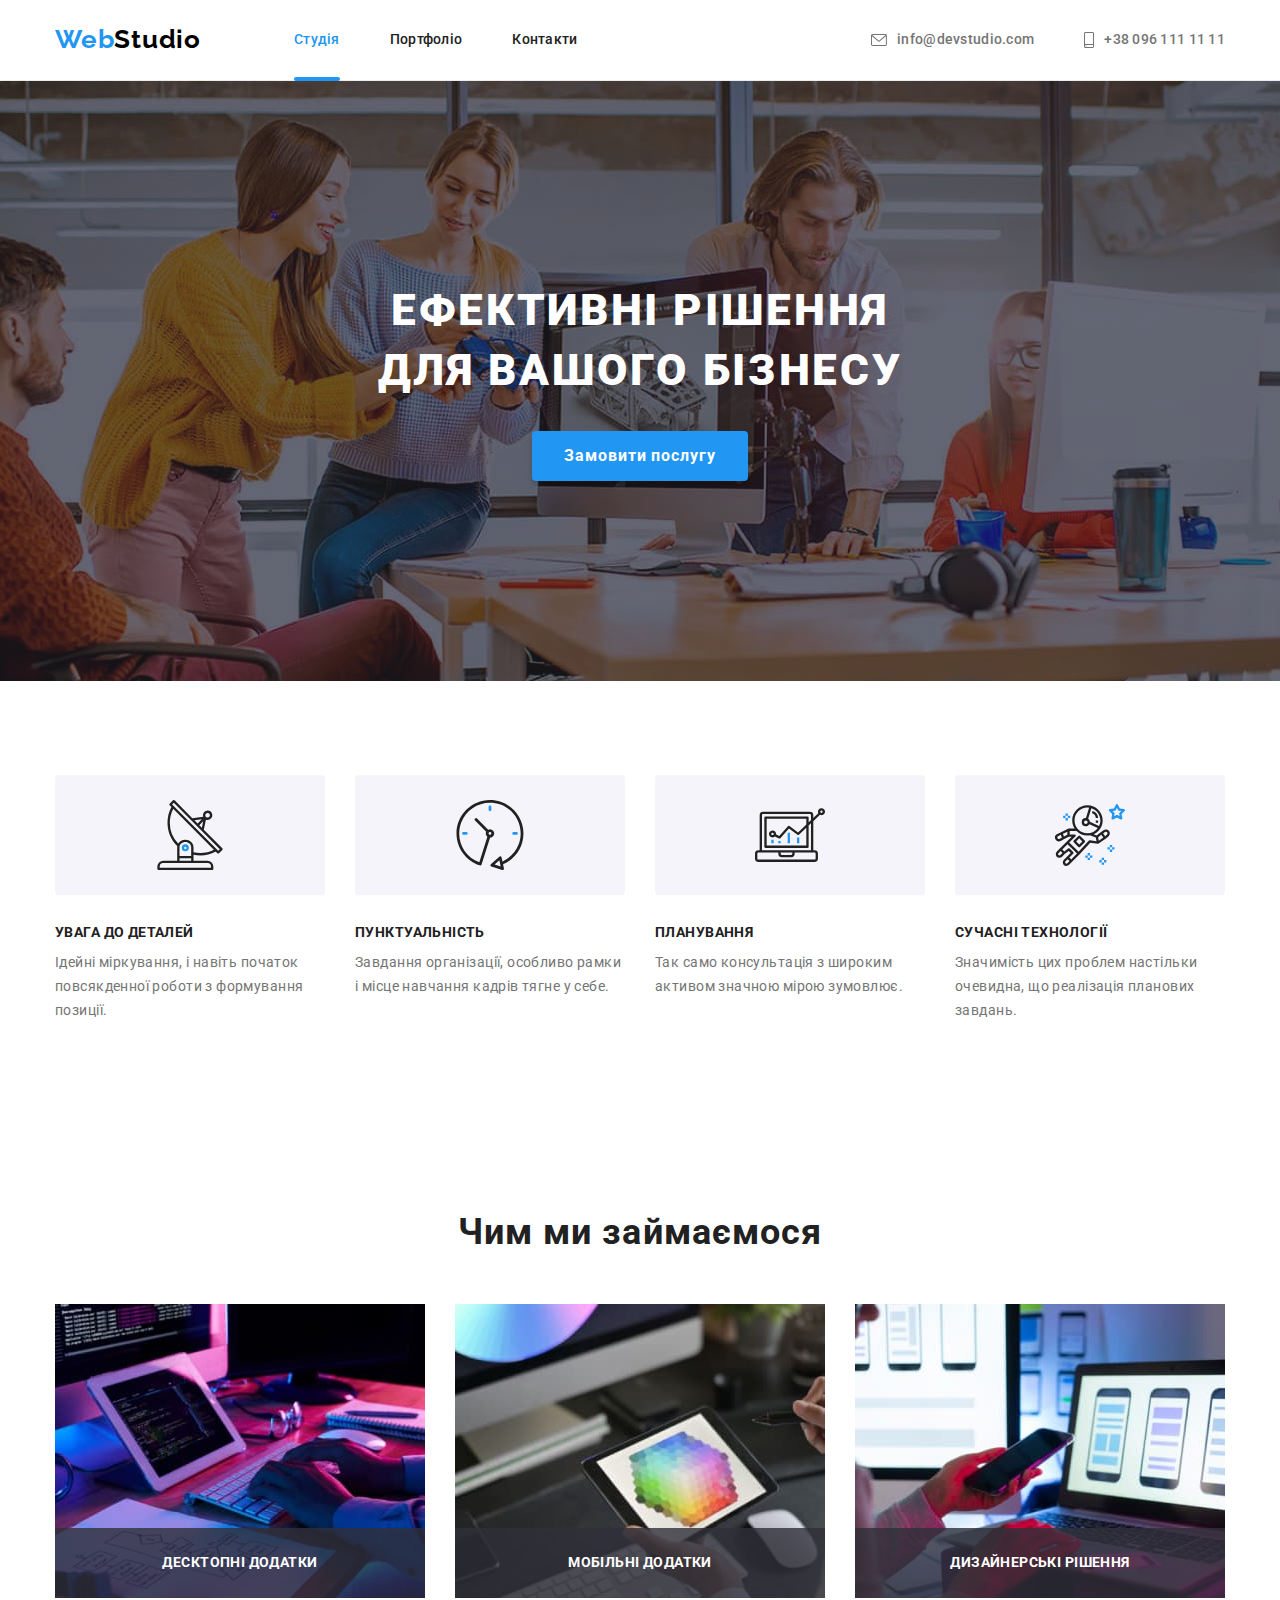
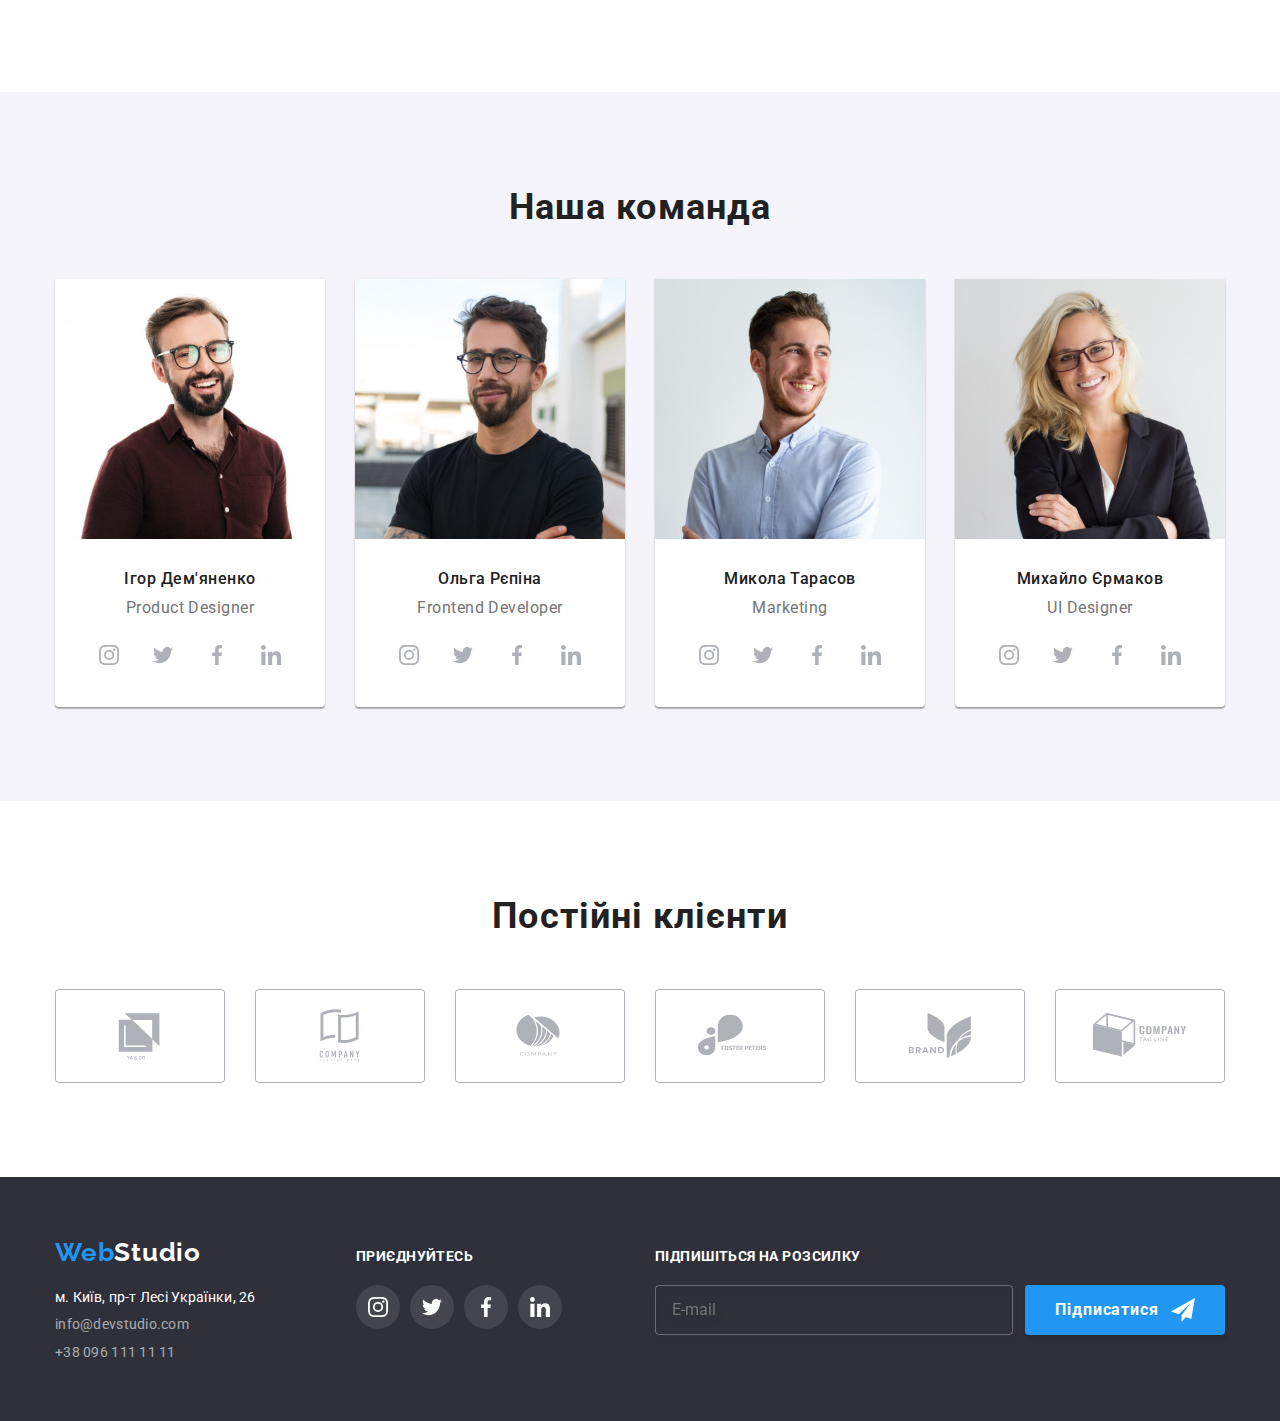
==== index.html @ 1adbd19b "add files" ====
<!DOCTYPE html>
<html lang="en">
  <head>
    <meta charset="UTF-8" />
    <meta http-equiv="X-UA-Compatible" content="IE=edge" />
    <meta name="viewport" content="width=device-width, initial-scale=1.0" />
    <title>Document</title>
    <link
      href="https://fonts.googleapis.com/css2?family=Raleway:wght@700&family=Roboto:wght@400;500;700;900&display=swap"
      rel="stylesheet"
    />
    <link
      rel="stylesheet"
      href="https://cdnjs.cloudflare.com/ajax/libs/modern-normalize/1.1.0/modern-normalize.min.css"
    />
    <link rel="stylesheet" href="./css/style.css" />
  </head>
  <body>
    <header class="header">
      <div class="container main-nav">
        <nav class="header-nav">
          <a class="logo" href="./index.html"><span class="logo-blue">Web</span>Studio</a>
          <ul class="site-nav list">
            <li class="item"><a class="link current" href="./index.html">Студія</a></li>
            <li class="item"><a class="link" href="./portfolio.html">Портфоліо</a></li>
            <li class="item"><a class="link" href="/">Контакти</a></li>
          </ul>
        </nav>
        <ul class="contacts list">
          <li class="item">
            <a class="link" href="mailto:mango@mail.pig">
              <svg class="icon-link icon-meil">
                <use href="./images/icons.svg#icon-meil"></use>
              </svg>
              info@devstudio.com
            </a>
          </li>
          <li class="item">
            <a class="link" href="tel:+1112223344">
              <svg class="icon-link icon-smartphone">
                <use href="./images/icons.svg#icon-smartphone"></use>
              </svg>
              +38 096 111 11 11</a
            >
          </li>
        </ul>
      </div>
    </header>
    <main>
      <section class="section overlay">
        <div class="container">
          <h1 class="hero-title">
            Ефективні рішення<br />
            для вашого бізнесу
          </h1>
          <button data-modal-open class="button btn-reset primary" type="button">
            Замовити послугу
          </button>
        </div>
      </section>

      <!-- advantages -->
      <section class="section advantages">
        <div class="container">
          <ul class="advantages list">
            <li class="item">
              <div class="icon-box">
                <svg class="icon">
                  <use href="./images/icons.svg#icon-antenna"></use>
                </svg>
              </div>
              <h2 class="advantages-title">УВАГА ДО ДЕТАЛЕЙ</h2>
              <p class="advantages-text">
                Ідейні міркування, і навіть початок повсякденної роботи з формування позиції.
              </p>
            </li>
            <li class="item">
              <div class="icon-box">
                <svg class="icon">
                  <use href="./images/icons.svg#icon-clock"></use>
                </svg>
              </div>
              <h2 class="advantages-title">ПУНКТУАЛЬНІСТЬ</h2>
              <p class="advantages-text">
                Завдання організації, особливо рамки і місце навчання кадрів тягне у себе.
              </p>
            </li>
            <li class="item">
              <div class="icon-box">
                <svg class="icon">
                  <use href="./images/icons.svg#icon-diagram"></use>
                </svg>
              </div>
              <h2 class="advantages-title">ПЛАНУВАННЯ</h2>
              <p class="advantages-text">
                Так само консультація з широким активом значною мірою зумовлює.
              </p>
            </li>
            <li class="item">
              <div class="icon-box">
                <svg class="icon">
                  <use href="./images/icons.svg#icon-astronaut"></use>
                </svg>
              </div>
              <h2 class="advantages-title">СУЧАСНІ ТЕХНОЛОГІЇ</h2>
              <p class="advantages-text">
                Значимість цих проблем настільки очевидна, що реалізація планових завдань.
              </p>
            </li>
          </ul>
        </div>
      </section>

      <!-- section works -->
      <section class="section">
        <div class="container">
          <h2 class="section-title">Чим ми займаємося</h2>
          <ul class="works list">
            <li class="item">
              <img src="./images/work-1.jpg" alt="Studing" width="370" />
              <p class="title-works">Десктопні додатки</p>
            </li>
            <li class="item">
              <img src="./images/work-2.jpg" alt="Development a site" width="370" />
              <p class="title-works">Мобільні додатки</p>
            </li>
            <li class="item">
              <img src="./images/work-3.jpg" alt="Creating a design" width="370" />
              <p class="title-works">Дизайнерські рішення</p>
            </li>
          </ul>
        </div>
      </section>

      <!-- section team -->
      <section class="section section-team">
        <div class="container">
          <h2 class="section-title">Наша команда</h2>
          <ul class="team list">
            <li class="item">
              <img src="./images/team-1.jpg" alt="Product Designer" width="270" />
              <div class="team-box">
                <h3 class="team-name">Ігор Дем'яненко</h3>
                <p class="team-job">Product Designer</p>
                <ul class="social-links list">
                  <li class="social-item">
                    <a class="link" href="">
                      <svg class="icon-link instagram">
                        <use href="./images/icons.svg#icon-instagram"></use>
                      </svg>
                    </a>
                  </li>
                  <li class="social-item">
                    <a class="link" href="">
                      <svg class="icon-link linkedin">
                        <use href="./images/icons.svg#icon-twitter"></use>
                      </svg>
                    </a>
                  </li>
                  <li class="social-item">
                    <a class="link" href="">
                      <svg class="icon-link linkedin">
                        <use href="./images/icons.svg#icon-facebook"></use>
                      </svg>
                    </a>
                  </li>
                  <li class="social-item">
                    <a class="link" href="">
                      <svg class="icon-link linkedin">
                        <use href="./images/icons.svg#icon-linkedin"></use>
                      </svg>
                    </a>
                  </li>
                </ul>
              </div>
            </li>
            <li class="item">
              <img src="./images/team-2.jpg" alt="Frontend Developer" width="270" />
              <div class="team-box">
                <h3 class="team-name">Ольга Рєпіна</h3>
                <p class="team-job">Frontend Developer</p>
                <ul class="social-links list">
                  <li class="social-item">
                    <a class="link" href="">
                      <svg class="icon-link instagram">
                        <use href="./images/icons.svg#icon-instagram"></use>
                      </svg>
                    </a>
                  </li>
                  <li class="social-item">
                    <a class="link" href="">
                      <svg class="icon-link linkedin">
                        <use href="./images/icons.svg#icon-twitter"></use>
                      </svg>
                    </a>
                  </li>
                  <li class="social-item">
                    <a class="link" href="">
                      <svg class="icon-link linkedin">
                        <use href="./images/icons.svg#icon-facebook"></use>
                      </svg>
                    </a>
                  </li>
                  <li class="social-item">
                    <a class="link" href="">
                      <svg class="icon-link linkedin">
                        <use href="./images/icons.svg#icon-linkedin"></use>
                      </svg>
                    </a>
                  </li>
                </ul>
              </div>
            </li>
            <li class="item">
              <img src="./images/team-3.jpg" alt="Marketing" width="270" />
              <div class="team-box">
                <h3 class="team-name">Микола Тарасов</h3>
                <p class="team-job">Marketing</p>
                <ul class="social-links list">
                  <li class="social-item">
                    <a class="link" href="">
                      <svg class="icon-link instagram">
                        <use href="./images/icons.svg#icon-instagram"></use>
                      </svg>
                    </a>
                  </li>
                  <li class="social-item">
                    <a class="link" href="">
                      <svg class="icon-link linkedin">
                        <use href="./images/icons.svg#icon-twitter"></use>
                      </svg>
                    </a>
                  </li>
                  <li class="social-item">
                    <a class="link" href="">
                      <svg class="icon-link linkedin">
                        <use href="./images/icons.svg#icon-facebook"></use>
                      </svg>
                    </a>
                  </li>
                  <li class="social-item">
                    <a class="link" href="">
                      <svg class="icon-link linkedin">
                        <use href="./images/icons.svg#icon-linkedin"></use>
                      </svg>
                    </a>
                  </li>
                </ul>
              </div>
            </li>
            <li class="item">
              <img src="./images/team-4.jpg" alt="UI Designer" width="270" />
              <div class="team-box">
                <h3 class="team-name">Михайло Єрмаков</h3>
                <p class="team-job">UI Designer</p>
                <ul class="social-links list">
                  <li class="social-item">
                    <a class="link" href="">
                      <svg class="icon-link instagram">
                        <use href="./images/icons.svg#icon-instagram"></use>
                      </svg>
                    </a>
                  </li>
                  <li class="social-item">
                    <a class="link" href="">
                      <svg class="icon-link linkedin">
                        <use href="./images/icons.svg#icon-twitter"></use>
                      </svg>
                    </a>
                  </li>
                  <li class="social-item">
                    <a class="link" href="">
                      <svg class="icon-link linkedin">
                        <use href="./images/icons.svg#icon-facebook"></use>
                      </svg>
                    </a>
                  </li>
                  <li class="social-item">
                    <a class="link" href="">
                      <svg class="icon-link linkedin">
                        <use href="./images/icons.svg#icon-linkedin"></use>
                      </svg>
                    </a>
                  </li>
                </ul>
              </div>
            </li>
          </ul>
        </div>
      </section>

      <!-- Clients -->
      <section class="section section-clients">
        <div class="container">
          <h2 class="section-title">Постійні клієнти</h2>
          <ul class="clients list">
            <li class="item">
              <a class="link">
                <svg class="link-icon">
                  <use href="./images/icons.svg#icon-logo-1"></use>
                </svg>
              </a>
            </li>
            <li class="item">
              <a class="link">
                <svg class="link-icon">
                  <use href="./images/icons.svg#icon-logo-2"></use>
                </svg>
              </a>
            </li>
            <li class="item">
              <a class="link">
                <svg class="link-icon">
                  <use href="./images/icons.svg#icon-logo-3"></use>
                </svg>
              </a>
            </li>
            <li class="item">
              <a class="link">
                <svg class="link-icon">
                  <use href="./images/icons.svg#icon-logo-4"></use>
                </svg>
              </a>
            </li>
            <li class="item">
              <a class="link">
                <svg class="link-icon">
                  <use href="./images/icons.svg#icon-logo-5"></use>
                </svg>
              </a>
            </li>
            <li class="item">
              <a class="link">
                <svg class="link-icon">
                  <use href="./images/icons.svg#icon-logo-6"></use>
                </svg>
              </a>
            </li>
          </ul>
        </div>
      </section>

      <!-- Modal window -->
      <div class="backdrop is-hidden" data-modal>
        <div class="modal">
          <button data-modal-close class="close-btn btn-reset" type="button">
            <svg class="icon-close">
              <use href="./images/icons.svg#icon-close"></use>
            </svg>
          </button>
          <section class="section-form">
            <h1 class="title">Залиште свої дані, ми вам передзвонимо</h1>
            <form class="form" autocomplete="off">
              <div role="group">
                <p class="form-field">
                  <label for="name" class="form-label">Ім'я</label>
                  <input type="text" class="form-input" name="name" id="name" />
                  <svg class="form-icon">
                    <use href="./images/icons.svg#icon-person"></use>
                  </svg>
                </p>
                <p class="form-field">
                  <label for="phone" class="form-label">Телефон</label>
                  <input type="tel" class="form-input" name="phone" id="phone" />
                  <svg class="form-icon">
                    <use href="./images/icons.svg#icon-email"></use>
                  </svg>
                </p>
                <p class="form-field">
                  <label for="emeil" class="form-label">Пошта</label>
                  <input type="email" class="form-input" name="emeil" id="emeil" />
                  <svg class="form-icon">
                    <use href="./images/icons.svg#icon-phone"></use>
                  </svg>
                </p>
              </div>
              <p class="form-field">
                <label for="comment" class="form-label">Коментар</label>
                <textarea
                  class="comment"
                  name="comment"
                  placeholder="Введіть текст"
                  id="comment"
                ></textarea>
              </p>
              <p class="form-field field-checkbox">
                <label class="form-label policy">
                  <input type="checkbox" name="policy" value="policy" class="checkbox" />
                  <span class="checkbox-icon"></span>
                  Погоджуюся з розсилкою та приймаю&nbsp;
                  <a href="/" class="policy-link">Умови договору</a>
                </label>
              </p>

              <button type="submit" class="btn-reset button primary send-btn">Відправити</button>
            </form>
          </section>
        </div>
      </div>
    </main>

    <footer class="footer">
      <div class="container footer-container">
        <div class="col-contact">
          <a class="logo logo-white" href="./index.html"
            ><span class="logo-blue">Web</span>Studio</a
          >
          <address class="contact">
            <ul class="contacts-footer list">
              <li class="item">
                <a class="link" href="">м. Київ, пр-т Лесі Українки, 26</a>
              </li>
              <li class="item">
                <a class="link white-lite" href="mailto:mango@mail.pig">info@devstudio.com</a>
              </li>
              <li class="item">
                <a class="link white-lite" href="tel:+1112223344">+38 096 111 11 11</a>
              </li>
            </ul>
          </address>
        </div>
        <div class="col-social">
          <h2 class="title-footer">приєднуйтесь</h2>
          <ul class="social-links list">
            <li class="social-item dark">
              <a class="link" href="">
                <svg class="icon-link instagram">
                  <use href="./images/icons.svg#icon-instagram"></use>
                </svg>
              </a>
            </li>
            <li class="social-item dark">
              <a class="link" href="">
                <svg class="icon-link linkedin">
                  <use href="./images/icons.svg#icon-twitter"></use>
                </svg>
              </a>
            </li>
            <li class="social-item dark">
              <a class="link" href="">
                <svg class="icon-link linkedin">
                  <use href="./images/icons.svg#icon-facebook"></use>
                </svg>
              </a>
            </li>
            <li class="social-item dark">
              <a class="link" href="">
                <svg class="icon-link linkedin">
                  <use href="./images/icons.svg#icon-linkedin"></use>
                </svg>
              </a>
            </li>
          </ul>
        </div>
        <div class="col-mailing">
          <form class="form-footer">
            <label class="footer-field">
              <span class="title-footer">Підпишіться на розсилку</span>
              <input type="email" class="input-footer" name="meil-footer" placeholder="E-mail" />
            </label>

            <button type="submit" class="btn-reset button primary footer-btn">
              Підписатися
              <svg class="icon-send">
                <use href="./images/icons.svg#icon-send"></use>
              </svg>
            </button>
          </form>
        </div>
      </div>
    </footer>

    <script src="./js/modal.js"></script>
  </body>
</html>
---- css/style.css ----
/* первичный цвет текста #212121 */
/* вторичный цвет текста #757575*/
/* белый цвет текста #FFFFFF*/

/* белый цвет фон #F5F5F5 */
/* вторичный цвет фона #F5F4FA */
/* акцент #2196F3 */
/* серый #AFB1B8*/

:root {
  --primary-text-color: #757575;
  --title-text-color: #212121;
  --accent-color: #2196f3;
  --white-color: #fff;
  --gray-color: #afb1b8;

  --primary-bg-color: #f5f5f5;
  --secondary-bg-color: #f5f4fa;

  --timing-function: cubic-bezier(0.4, 0, 0.2, 1);
}

body {
  background-color: var(--white-color);
  color: var(--primary-text-color);
  margin: 0;

  font-family: 'Roboto', sans-serif;
}

/*----------- Утилиты ------------*/
.list {
  padding: 0;
  margin: 0;
  list-style: none;
}

.container {
  margin-left: auto;
  margin-right: auto;
  width: 1200px;
  padding-left: 15px;
  padding-right: 15px;
  /* outline: 2px solid tomato; */
}

h1,
h2,
h3,
h5,
h6,
p {
  padding: 0;
  margin: 0;
}

.btn-reset {
  border: none;
  padding: 0;
  margin: 0;
  background-color: transparent;
  cursor: pointer;
}

.visually-hidden {
  position: absolute;
  white-space: nowrap;
  width: 1px;
  height: 1px;
  overflow: hidden;
  border: 0;
  padding: 0;
  clip: rect(0 0 0 0);
  clip-path: inset(50%);
  margin: -1px;
}

/* ------------- Header -----------*/
.header {
  border-bottom: 1px solid #ececec;
}

.main-nav {
  display: flex;
  align-items: center;
  justify-content: space-between;
}

.header-nav {
  display: flex;
}

.logo {
  align-self: center;

  font-family: 'Raleway', sans-serif;
  color: #000;
  font-weight: 700;
  font-size: 26px;
  line-height: 1.2;
  letter-spacing: 0.03em;

  text-decoration: none;
}

.logo-blue {
  color: var(--accent-color);
}

.logo-white {
  display: block;
  margin-bottom: 20px;
  color: var(--white-color);
}

/*------------ Site nav ------------*/
.site-nav {
  display: flex;
  margin-left: 93px;
}

.site-nav .item:not(:last-child) {
  margin-right: 50px;
}

.site-nav .link {
  position: relative;
  display: block;
  padding: 32px 0;

  color: var(--title-text-color);
  font-style: normal;
  font-weight: 500;
  font-size: 14px;
  line-height: 1.14;
  letter-spacing: 0.02em;
  text-decoration: none;

  transition: color 250ms var(--timing-function);
}

.site-nav .link:hover,
.site-nav .link:focus,
.site-nav .link.current {
  color: var(--accent-color);
}

/* .site-nav .link::after {
  position: absolute;
  display: block;
  content: '';
  bottom: -1px;
  height: 4px;
  background-color: var(--accent-color);
  border-radius: 2px;
  width: 100%;

  transform: scale(0);
  transition: transform 250ms var(--timing-function);
} */

.site-nav .link.current::after {
  position: absolute;
  display: block;
  content: '';
  bottom: -1px;
  height: 4px;
  background-color: var(--accent-color);
  border-radius: 2px;
  width: 100%;

  transform: scale(1);

  transition: transform 250ms var(--timing-function);
}

/*---------------- Contacts header--------------------- */
.contacts {
  display: flex;
}

.contacts .item + .item {
  margin-left: 50px;
}

.contacts .link {
  display: flex;
  align-items: center;

  color: var(--primary-text-color);
  font-weight: 500;
  font-style: normal;
  font-size: 14px;
  line-height: 1.14;
  letter-spacing: 0.02em;
  text-decoration: none;

  transition: color 250ms var(--timing-function);
}

.contacts .link:hover,
.contacts .link:focus {
  color: var(--accent-color);
}

.contacts .icon-link {
  margin-right: 10px;

  fill: currentColor;
}

.icon-smartphone {
  width: 10px;
  height: 16px;
}

.icon-meil {
  width: 16px;
  height: 12px;
}

/*--------------- Main -----------*/
.section {
  padding: 94px 0;
}

.overlay {
  display: flex;
  align-items: center;
  padding: 0;
  height: 600px;
  max-width: 1600px;
  margin-left: auto;
  margin-right: auto;
  background-color: #c4c4c4;
  background-image: linear-gradient(to right, rgba(47, 48, 58, 0.4), rgba(47, 48, 58, 0.4)),
    url('../images/hero-img.jpg');
  background-repeat: no-repeat;
  background-position: center;
  background-size: cover;

  text-align: center;
}

.hero-title {
  margin-top: 0;
  margin-bottom: 30px;

  color: var(--white-color);
  font-weight: 900;
  font-size: 44px;
  line-height: 1.36;
  letter-spacing: 0.06em;
  text-transform: uppercase;
}

.button {
  font-family: inherit;
  border: none;
  border-radius: 4px;

  font-size: 16px;
  letter-spacing: 0.06em;
  cursor: pointer;

  transition: background-color 250ms var(--timing-function), color 250ms var(--timing-function);
}

.button.primary {
  padding: 10px 32px;
  background-color: var(--accent-color);
  color: var(--white-color);
  font-weight: 700;
  line-height: 1.87;
  box-shadow: 0px 4px 4px rgba(0, 0, 0, 0.15);

  transition: background-color 250ms var(--timing-function);
}

.button.primary:hover,
.button.primary:focus {
  background-color: #188ce8;
}

.button.secondary {
  padding: 6px 22px;
  background-color: var(--secondary-bg-color);
  color: var(--title-text-color);
  font-weight: 500;
  line-height: 1.6;

  transition: background-color 250ms var(--timing-function), color 250ms var(--timing-function),
    box-shadow 250ms var(--timing-function);
}

.button.secondary:hover,
.button.secondary:focus,
.button.active {
  background-color: var(--accent-color);
  color: var(--white-color);
  box-shadow: 0px 3px 1px rgba(0, 0, 0, 0.1), 0px 1px 2px rgba(0, 0, 0, 0.08),
    0px 2px 2px rgba(0, 0, 0, 0.12);
}

.button.btn-center {
  margin-left: auto;
  margin-right: auto;
}

.section-title {
  margin-bottom: 50px;

  color: var(--title-text-color);
  font-weight: 700;
  font-size: 36px;
  line-height: 1.2;
  text-align: center;
  letter-spacing: 0.03em;
}

/*------------ Works -----------------*/

.works {
  display: flex;
}

.works .item {
  position: relative;
  display: flex;

  width: 370px;
}

.works .item:not(:last-child) {
  margin-right: 30px;
}

.works .title-works {
  position: absolute;
  bottom: 0;
  left: 0;
  display: flex;
  align-items: center;
  justify-content: center;
  width: 100%;
  height: 70px;

  background: rgba(47, 48, 58, 0.8);
  font-weight: 700;
  font-size: 14px;
  line-height: 1.14;
  text-align: center;
  letter-spacing: 0.03em;
  text-transform: uppercase;
  color: var(--white-color);
}

/*----------------- Advantages--------------- */
.advantages {
  display: flex;
  /* flex-wrap: wrap; */
}

.advantages .item {
  width: 270px;
  /* width: calc((100% - 90) / 4); */
}

.advantages .item:not(:last-child) {
  margin-right: 30px;
}

/* SVG через ::before  */
/* .advantages .item::before {
  display: block;
  content: '';
  height: 120px;
  background-size: 70px;
  background-position: center;
  background-repeat: no-repeat;
  background-color: var(--secondary-bg-color);
  background-image: url('../images/antenna.svg');
  margin-bottom: 30px;
  border-radius: 4px;
} */

.advantages .icon-box {
  display: flex;
  align-items: center;
  justify-content: center;
  height: 120px;
  width: 100%;
  background-color: var(--secondary-bg-color);
  margin-bottom: 30px;
  border-radius: 4px;
}

.icon-box .icon {
  width: 70px;
  height: 70px;
}

.advantages-title {
  color: var(--title-text-color);
  font-weight: 700;
  font-size: 14px;
  line-height: 1.14;
  letter-spacing: 0.03em;
  text-transform: uppercase;
  margin-bottom: 10px;
}

.advantages-text {
  font-weight: 400;
  font-size: 14px;
  line-height: 1.71;
  letter-spacing: 0.03em;
}

/*-------------- Team ------------- */
.team {
  display: flex;
}

.team .item {
  display: flex;
  flex-direction: column;
  width: 270px;
  background-color: var(--white-color);
  box-shadow: 0px 1px 3px rgba(0, 0, 0, 0.12), 0px 1px 1px rgba(0, 0, 0, 0.14),
    0px 2px 1px rgba(0, 0, 0, 0.2);
  border-radius: 0px 0px 4px 4px;
}

.team .item + .item {
  margin-left: 30px;
}

.section-team {
  background-color: var(--secondary-bg-color);
}

.team-box {
  padding-top: 30px;
  padding-bottom: 30px;
}

.team-name {
  color: var(--title-text-color);
  font-weight: 500;
  font-size: 16px;
  line-height: 1.2;
  text-align: center;
  letter-spacing: 0.03em;
  margin-bottom: 10px;
}

.team-job {
  margin-bottom: 16px;

  font-size: 16px;
  line-height: 1.2;
  text-align: center;
  letter-spacing: 0.03em;
}

.social-links {
  display: flex;
  align-items: center;
  margin-right: 93px;
}

.social-links .item + .item {
  margin-left: 10px;
}

.team-box .social-links {
  padding: 0 32px;
}

.social-item .link {
  display: flex;
  align-items: center;
  justify-content: center;
  color: var(--gray-color);
  width: 44px;
  height: 44px;
  border-radius: 50%;

  transition: background-color 250ms var(--timing-function), color 250ms var(--timing-function);
}

.social-item.dark .link {
  color: var(--white-color);
  background-color: rgba(255, 255, 255, 0.1);
}

.social-item .link:hover,
.social-item .link:focus {
  background-color: var(--accent-color);
  color: var(--white-color);
}

.social-links .social-item:not(:last-child) {
  margin-right: 10px;
}

.social-item .icon-link {
  width: 20px;
  height: 20px;
  fill: currentColor;
}

/* -------------- Clients ------------------ */
.clients {
  display: flex;
}

.clients .item {
  width: 170px;
}

.clients .item + .item {
  margin-left: 30px;
  /* width: calc((100% - 60px) / 6); */
}

.clients .link {
  display: flex;
  align-items: center;
  justify-content: center;
  color: var(--gray-color);
  padding: 16px 0;
  border: 1px solid var(--gray-color);
  border-radius: 4px;

  transition: border 250ms var(--timing-function), color 250ms var(--timing-function);
}

.clients .link:hover,
.clients .link:focus {
  border: 1px solid var(--accent-color);
  color: var(--accent-color);
}

.clients .link-icon {
  width: 106px;
  height: 60px;
  fill: currentColor;
}

/* ------------ Footer ------------*/
.footer {
  background: #2f303a;
  padding: 60px 0;
}

.footer-container {
  display: flex;
}

.col-contact {
  margin-right: 70px;
}

.contacts-footer {
  display: flex;
  flex-direction: column;
  width: 231px;
}

.contacts-footer .item:not(:last-child) {
  margin-bottom: 9px;
}

.contacts-footer .link {
  color: var(--white-color);
  font-style: normal;
  font-size: 14px;
  line-height: 1.14;
  letter-spacing: 0.02em;
  text-decoration: none;

  transition: color 250ms var(--timing-function);
}

.link.white-lite {
  color: rgba(255, 255, 255, 0.6);
}

.contacts-footer .link:hover,
.contacts-footer .link:focus {
  color: var(--accent-color);
}

.title-footer {
  margin-bottom: 20px;
  padding-top: 12px;

  color: var(--white-color);
  font-weight: 700;
  font-size: 14px;
  line-height: 1.14;
  letter-spacing: 0.03em;
  text-transform: uppercase;
}

/*--------------- Form footer --------------- */

.col-mailing {
  display: flex;
  flex-direction: column;
  width: 100%;
}

.form-footer {
  display: flex;
  align-items: flex-end;
}

.input-footer {
  cursor: pointer;
  margin: 0;
  padding: 15px 16px 15px 16px;
  height: 50px;
  width: 100%;
  margin-right: 12px;

  background-color: transparent;
  font: inherit;
  border: 1px solid rgba(255, 255, 255, 0.3);
  filter: drop-shadow(0px 4px 4px rgba(0, 0, 0, 0.15));
  border-radius: 4px;

  transition: border 250ms var(--timing-function);
}

/* .input-footer:hover, */
.input-footer:focus {
  border: 1px solid var(--accent-color);
}

.input-footer::placeholder {
  color: rgba(#fff, 0.6);
}

.footer-field {
  display: flex;
  flex-direction: column;
  width: calc(100% - 212px);
  margin-right: 12px;
}

.button.footer-btn {
  padding: 0 28px;
  height: 50px;
  width: 200px;
  display: flex;
  align-items: center;
  justify-content: center;

  line-height: 1.87;
}

.icon-send {
  margin-left: 12px;
  width: 24px;
  height: 24px;
  fill: var(--white-color);
}

/*---------------- PORTFOLIO-------------------- */
.filter-tabs {
  display: flex;
  justify-content: center;
  margin-bottom: 50px;
}

.filter-tabs .item + .item {
  margin-left: 8px;
}

.portfolio {
  display: flex;
  flex-wrap: wrap;
  margin: -15px;
}

.portfolio .item {
  width: 370px;
  margin: 15px;
  /* width: calc((100% - 60px) / 3); */
  /* margin-bottom: 30px; */
  /* margin-right: 30px; */
  transition: box-shadow 250ms var(--timing-function), color 250ms var(--timing-function);
}

/* .portfolio .item:nth-child(3n) {
  margin-right: 0;
}

.portfolio .item:nth-last-child(-n + 3) {
  margin-bottom: 0;
} */

.portfolio .item:hover {
  box-shadow: 0px 1px 1px rgba(0, 0, 0, 0.12), 0px 4px 4px rgba(0, 0, 0, 0.06),
    1px 4px 6px rgba(0, 0, 0, 0.16);
}

.portfolio .item img {
  width: 100%;
}

.portfolio-thumb {
  position: relative;
  display: flex;
  overflow: hidden;
}

/* .portfolio-thumb::before {
  position: absolute;
  content: '';
  display: inline-block;
  top: 0;
  left: 0;
  width: 100%;
  height: 100%;

  background: rgba(33, 150, 243, 0.9);
  opacity: 0;
  transform: translateY(100%);
  transition: opacity 250ms var(--timing-function),
    transform 250ms var(--timing-function);
} */

/* .portfolio .item:hover .portfolio-thumb::before {
  opacity: 1;
  transform: rotateY(0);
  transition: opacity 200ms;
} */

.portfolio .description {
  position: absolute;
  display: flex;
  align-items: center;
  justify-content: center;
  padding: 0 24px;
  width: 100%;
  height: 100%;
  top: 50%;
  left: 50%;
  background: rgba(33, 150, 243, 0.9);
  transform: translate(-50%, 100%);

  font-size: 18px;
  line-height: 1.56;
  letter-spacing: 0.03em;
  color: var(--white-color);

  transition: transform 250ms var(--timing-function);
}

.portfolio .item:hover .description {
  transform: translate(-50%, -50%);
}

.portfolio .info-box {
  padding: 20px 24px;
  border: 1px solid #eeeeee;
  border-top: none;
}

.portfolio-title {
  margin-bottom: 4px;

  color: var(--title-text-color);
  font-weight: 700;
  font-size: 18px;
  line-height: 2;
  letter-spacing: 0.06em;
}

.portfolio-type {
  font-size: 16px;
  line-height: 1.88;
  letter-spacing: 0.03em;
  line-height: 1.87;
}

/*---------------- Modal window ---------------*/
.backdrop {
  position: fixed;
  top: 0;
  left: 0;
  width: 100%;
  height: 100%;
  background-color: rgba(0, 0, 0, 0.2);
  opacity: 1;

  transition: opacity 250ms var(--timing-function);
}

.backdrop.is-hidden {
  opacity: 0;
  pointer-events: none;
  visibility: hidden;
}

.backdrop.is-hidden .modal {
  transform: translate(-50%, -50%) scale(0.9);
}

.modal {
  position: absolute;
  top: 50%;
  left: 50%;

  min-width: 528px;
  min-height: 581px;
  background-color: var(--white-color);
  box-shadow: 0px 1px 3px rgba(0, 0, 0, 0.12), 0px 1px 1px rgba(0, 0, 0, 0.14),
    0px 2px 1px rgba(0, 0, 0, 0.2);
  border-radius: 4px;

  transform: translate(-50%, -50%) scale(1);
  transition: transform 250ms var(--timing-function);
}

.close-btn {
  position: absolute;
  right: 8px;
  top: 8px;
  width: 30px;
  height: 30px;
  cursor: pointer;

  border: 1px solid rgba(0, 0, 0, 0.1);
  border-radius: 50%;
  background-color: var(--white-color);
  color: #000;

  transition: color 250ms var(--timing-function);
}

.close-btn:hover {
  color: var(--accent-color);
}

.modal .icon-close {
  width: 11px;
  height: 11px;
  fill: currentColor;
}

.section-form {
  padding: 40px;
}

.section-form .title {
  display: block;
  margin-bottom: 12px;

  font-weight: 700;
  font-size: 20px;
  line-height: 1.15;
  text-align: center;
  letter-spacing: 0.03em;
  color: var(--title-text-color);
}

.form-field {
  position: relative;
  display: flex;
  flex-direction: column;
  margin-bottom: 10px;
}

.form-label {
  margin-bottom: 4px;

  font-size: 12px;
  line-height: 1.17;
  letter-spacing: 0.01em;
  color: var(--primary-text-color);
}

.form-label.policy {
  display: flex;
  align-items: center;
  font-size: 14px;
  line-height: 1.71;
  letter-spacing: 0.03em;
  color: var(--primary-text-color);
}

.checkbox {
  /* --webkit-appearance: none;
  --moz-appearance: none;
  appearance: none;

  position: absolute; */
  position: absolute;
  white-space: nowrap;
  width: 1px;
  height: 1px;
  overflow: hidden;
  border: 0;
  padding: 0;
  clip: rect(0 0 0 0);
  clip-path: inset(50%);
  margin: -1px;
}

.checkbox:checked + .checkbox-icon {
  background-color: var(--accent-color);
  background-image: url('../images/icon-check.svg');
  background-size: contain;
  background-origin: border-box;
  border-color: var(--accent-color);
}

.checkbox-icon {
  display: inline-block;
  width: 16px;
  height: 15px;
  border: 2px solid var(--title-text-color);
  border-radius: 2px;
  margin-right: 9px;
}

.policy-link {
  color: var(--accent-color);
}

.policy-link:hover {
  text-decoration: none;
}

.form-input {
  cursor: pointer;
  margin: 0;
  padding: 14px 15px 14px 42px;
  font: inherit;
  border: 1px solid rgba(33, 33, 33, 0.2);
  border-radius: 4px;
  height: 40px;
  width: 100%;

  transition: border 250ms var(--timing-function);
}

/* .form-input:hover, */
.form-input:focus {
  border: 1px solid var(--accent-color);
}

.form-icon {
  position: absolute;
  bottom: 20px;
  left: 15px;
  width: 18px;
  height: 18px;
  /* background-color: var(--accent-color); */

  fill: var(--title-text-color);

  transform: translateY(50%);
  transition: fill 250ms var(--timing-function);
}

/* .form-input:hover + .form-icon, */
.form-input:focus + .form-icon {
  fill: var(--accent-color);
}

.comment {
  margin: 0;
  padding: 12px 16px 12px 16px;
  font: inherit;
  border: 1px solid rgba(33, 33, 33, 0.2);
  border-radius: 4px;
  height: 120px;
  width: 100%;
  resize: none;
  transition: border 250ms var(--timing-function);
}

/* .comment:hover, */
.comment:focus {
  border: 1px solid var(--accent-color);
}

.comment::placeholder {
  font-size: 12px;
  line-height: 1.17;
  letter-spacing: 0.01em;
  color: rgba(117, 117, 117, 0.5);
}

.field-checkbox {
  flex-direction: row;
  margin-top: 20px;
  margin-bottom: 30px;
}

.send-btn {
  display: block;
  margin-left: auto;
  margin-right: auto;
}
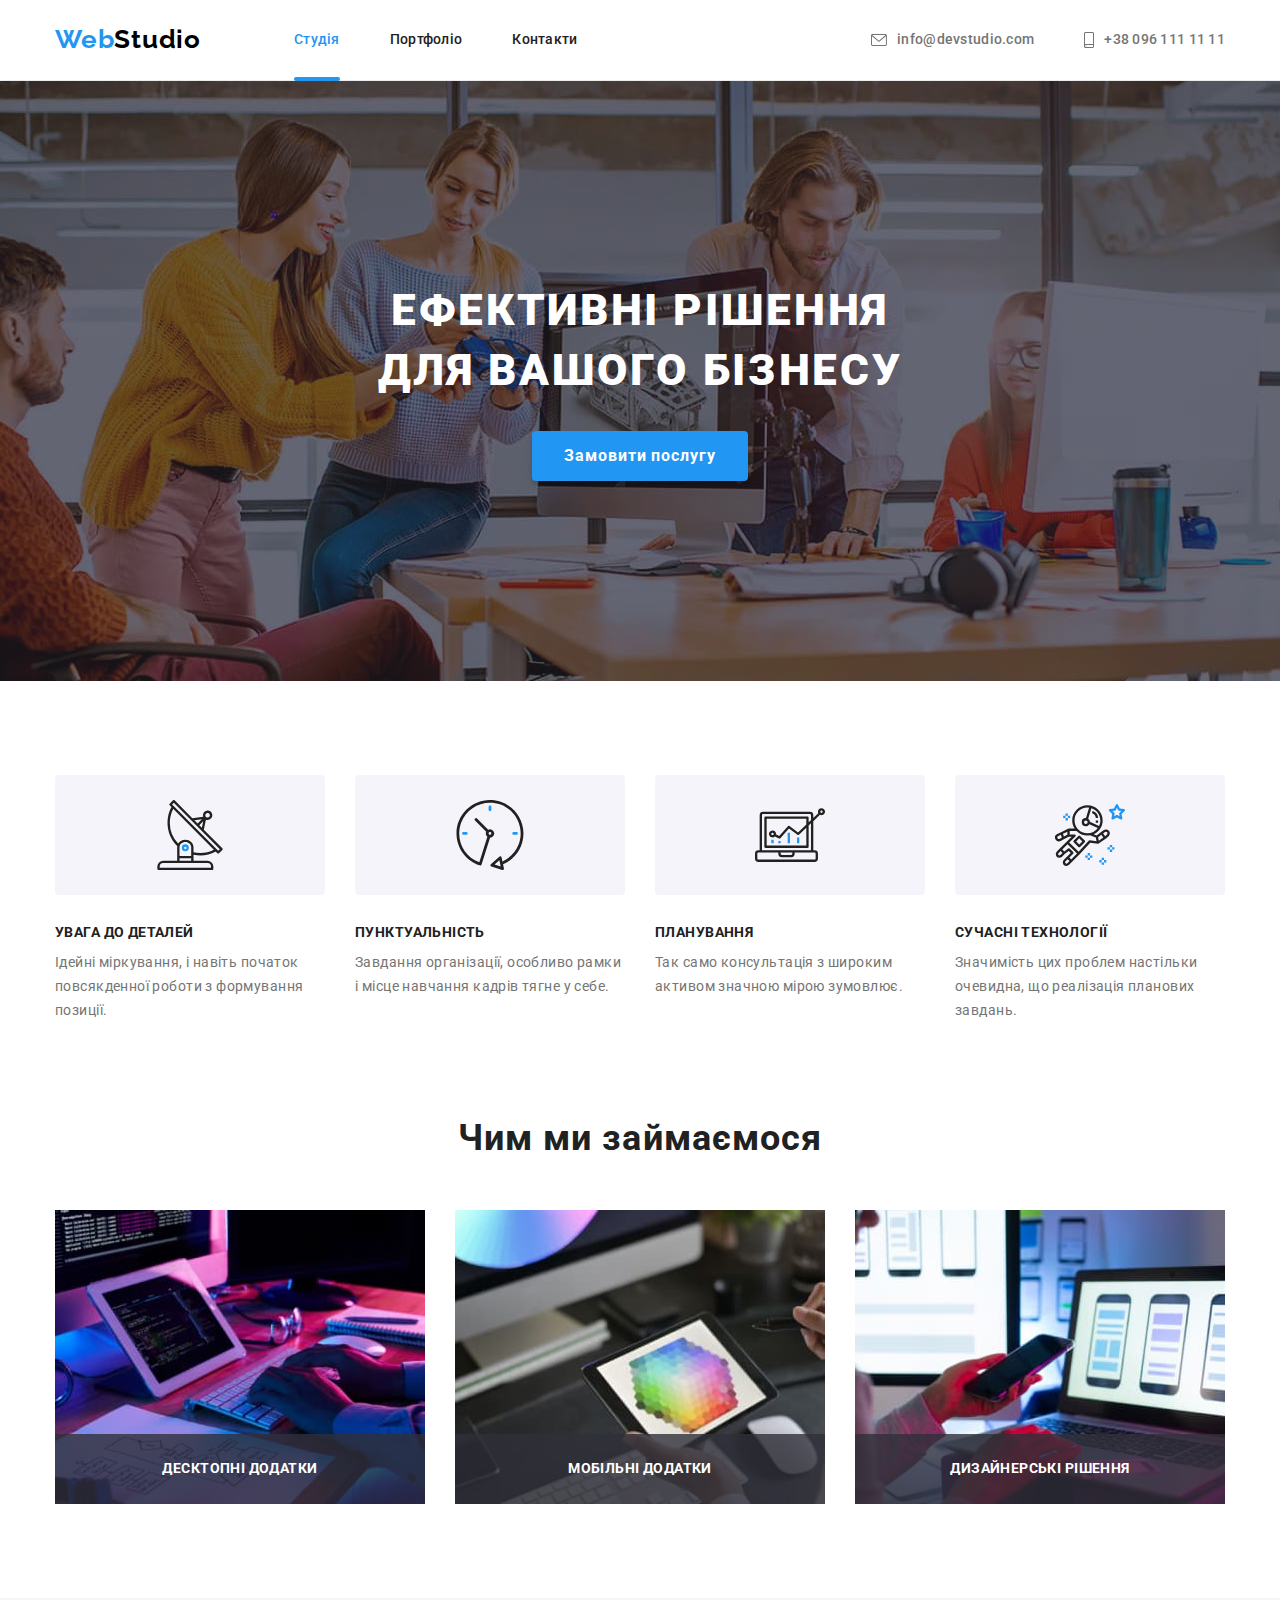
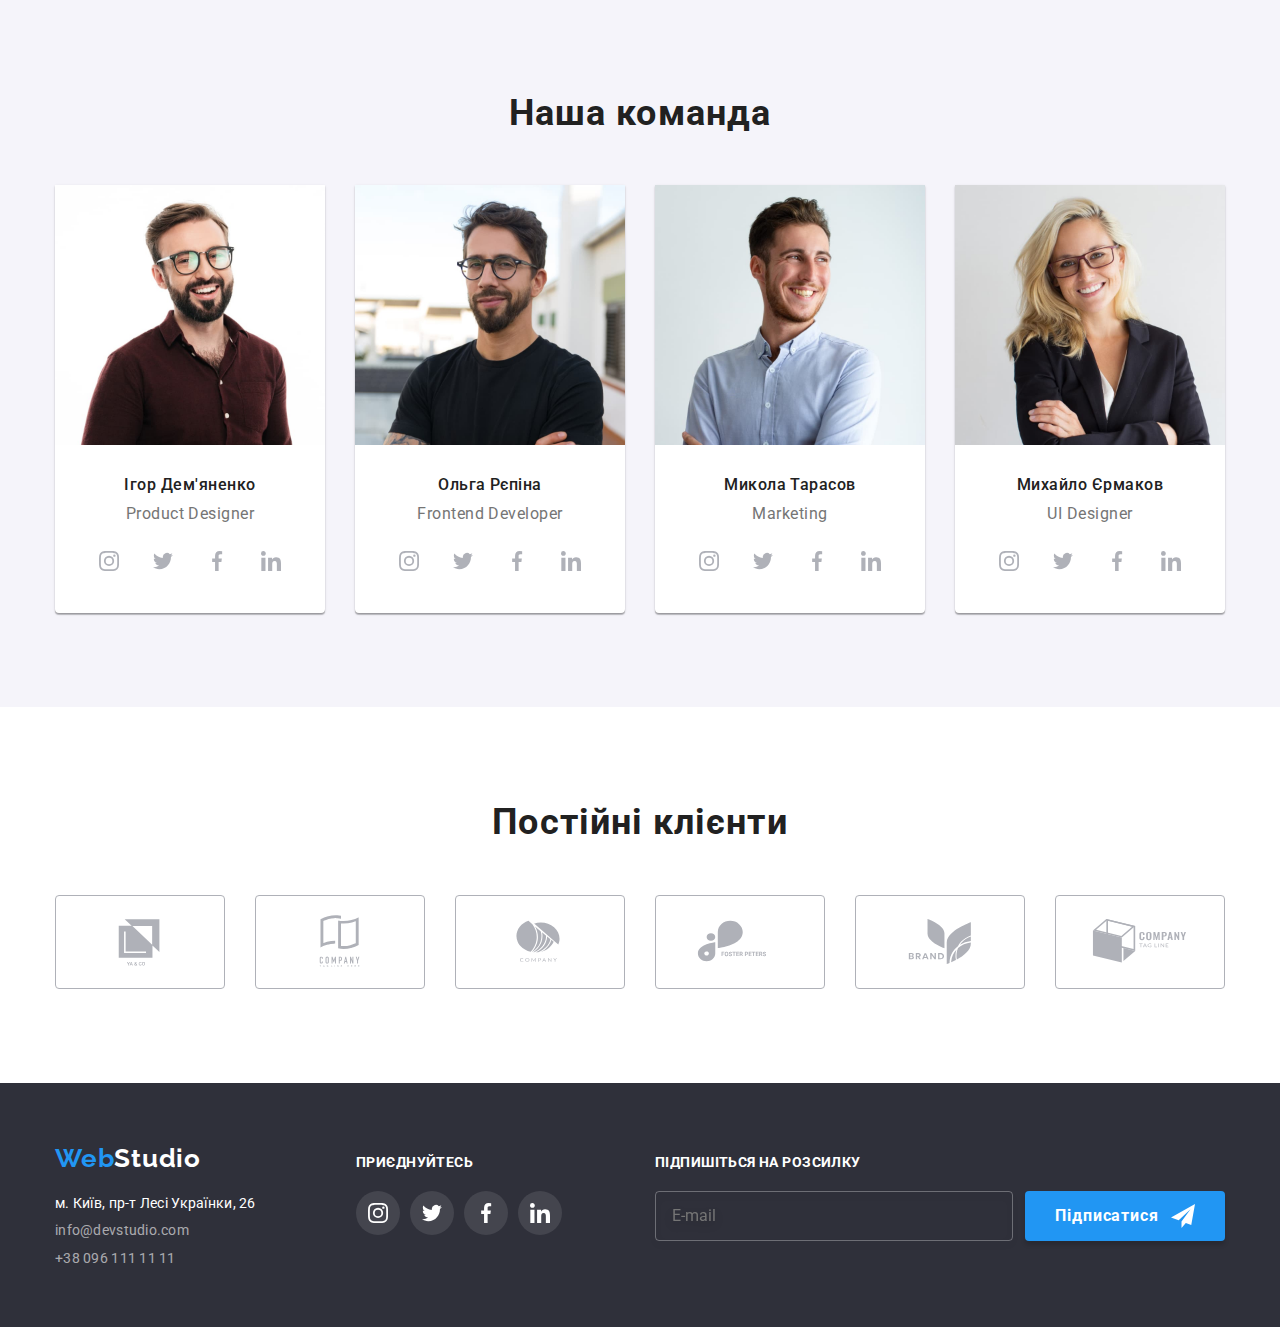
==== commit 2a09a78c: "fixed footer" ====
--- a/index.html
+++ b/index.html
@@ -5,6 +5,8 @@
     <meta http-equiv="X-UA-Compatible" content="IE=edge" />
     <meta name="viewport" content="width=device-width, initial-scale=1.0" />
     <title>Document</title>
+    <link rel="preconnect" href="https://fonts.googleapis.com" />
+    <link rel="preconnect" href="https://fonts.gstatic.com" crossorigin />
     <link
       href="https://fonts.googleapis.com/css2?family=Raleway:wght@700&family=Roboto:wght@400;500;700;900&display=swap"
       rel="stylesheet"
--- a/css/style.css
+++ b/css/style.css
@@ -29,20 +29,6 @@
 }
 
 /*----------- Утилиты ------------*/
-.list {
-  padding: 0;
-  margin: 0;
-  list-style: none;
-}
-
-.container {
-  margin-left: auto;
-  margin-right: auto;
-  width: 1200px;
-  padding-left: 15px;
-  padding-right: 15px;
-  /* outline: 2px solid tomato; */
-}
 
 h1,
 h2,
@@ -50,29 +36,40 @@
 h5,
 h6,
 p {
-  padding: 0;
-  margin: 0;
-}
-
-.btn-reset {
-  border: none;
-  padding: 0;
-  margin: 0;
-  background-color: transparent;
-  cursor: pointer;
-}
-
-.visually-hidden {
-  position: absolute;
-  white-space: nowrap;
-  width: 1px;
-  height: 1px;
-  overflow: hidden;
-  border: 0;
-  padding: 0;
-  clip: rect(0 0 0 0);
-  clip-path: inset(50%);
-  margin: -1px;
+  margin-top: 0;
+  margin-bottom: 0;
+}
+
+ol,
+ul {
+  margin-top: 0;
+  margin-bottom: 0;
+  padding-left: 0;
+}
+
+address {
+  font-style: normal;
+}
+
+img {
+  display: block;
+}
+
+.list {
+  list-style: none;
+}
+
+.link {
+  text-decoration: none;
+}
+
+.container {
+  width: 100%;
+  max-width: 1200px;
+  margin-left: auto;
+  margin-right: auto;
+  padding-left: 15px;
+  padding-right: 15px;
 }
 
 /* ------------- Header -----------*/
@@ -322,18 +319,19 @@
 
 .works {
   display: flex;
+  gap: 30px;
 }
 
 .works .item {
   position: relative;
   display: flex;
-
-  width: 370px;
-}
-
-.works .item:not(:last-child) {
+  width: calc((100% - 60px) / 3);
+  /* width: 370px; */
+}
+
+/* .works .item:not(:last-child) {
   margin-right: 30px;
-}
+} */
 
 .works .title-works {
   position: absolute;
@@ -358,7 +356,7 @@
 /*----------------- Advantages--------------- */
 .advantages {
   display: flex;
-  /* flex-wrap: wrap; */
+  padding-bottom: 0;
 }
 
 .advantages .item {
@@ -683,13 +681,14 @@
 .portfolio {
   display: flex;
   flex-wrap: wrap;
-  margin: -15px;
+  /* margin: -15px; */
+  gap: 30px;
 }
 
 .portfolio .item {
-  width: 370px;
-  margin: 15px;
-  /* width: calc((100% - 60px) / 3); */
+  /* width: 370px; */
+  /* margin: 15px; */
+  width: calc((100% - 60px) / 3);
   /* margin-bottom: 30px; */
   /* margin-right: 30px; */
   transition: box-shadow 250ms var(--timing-function), color 250ms var(--timing-function);
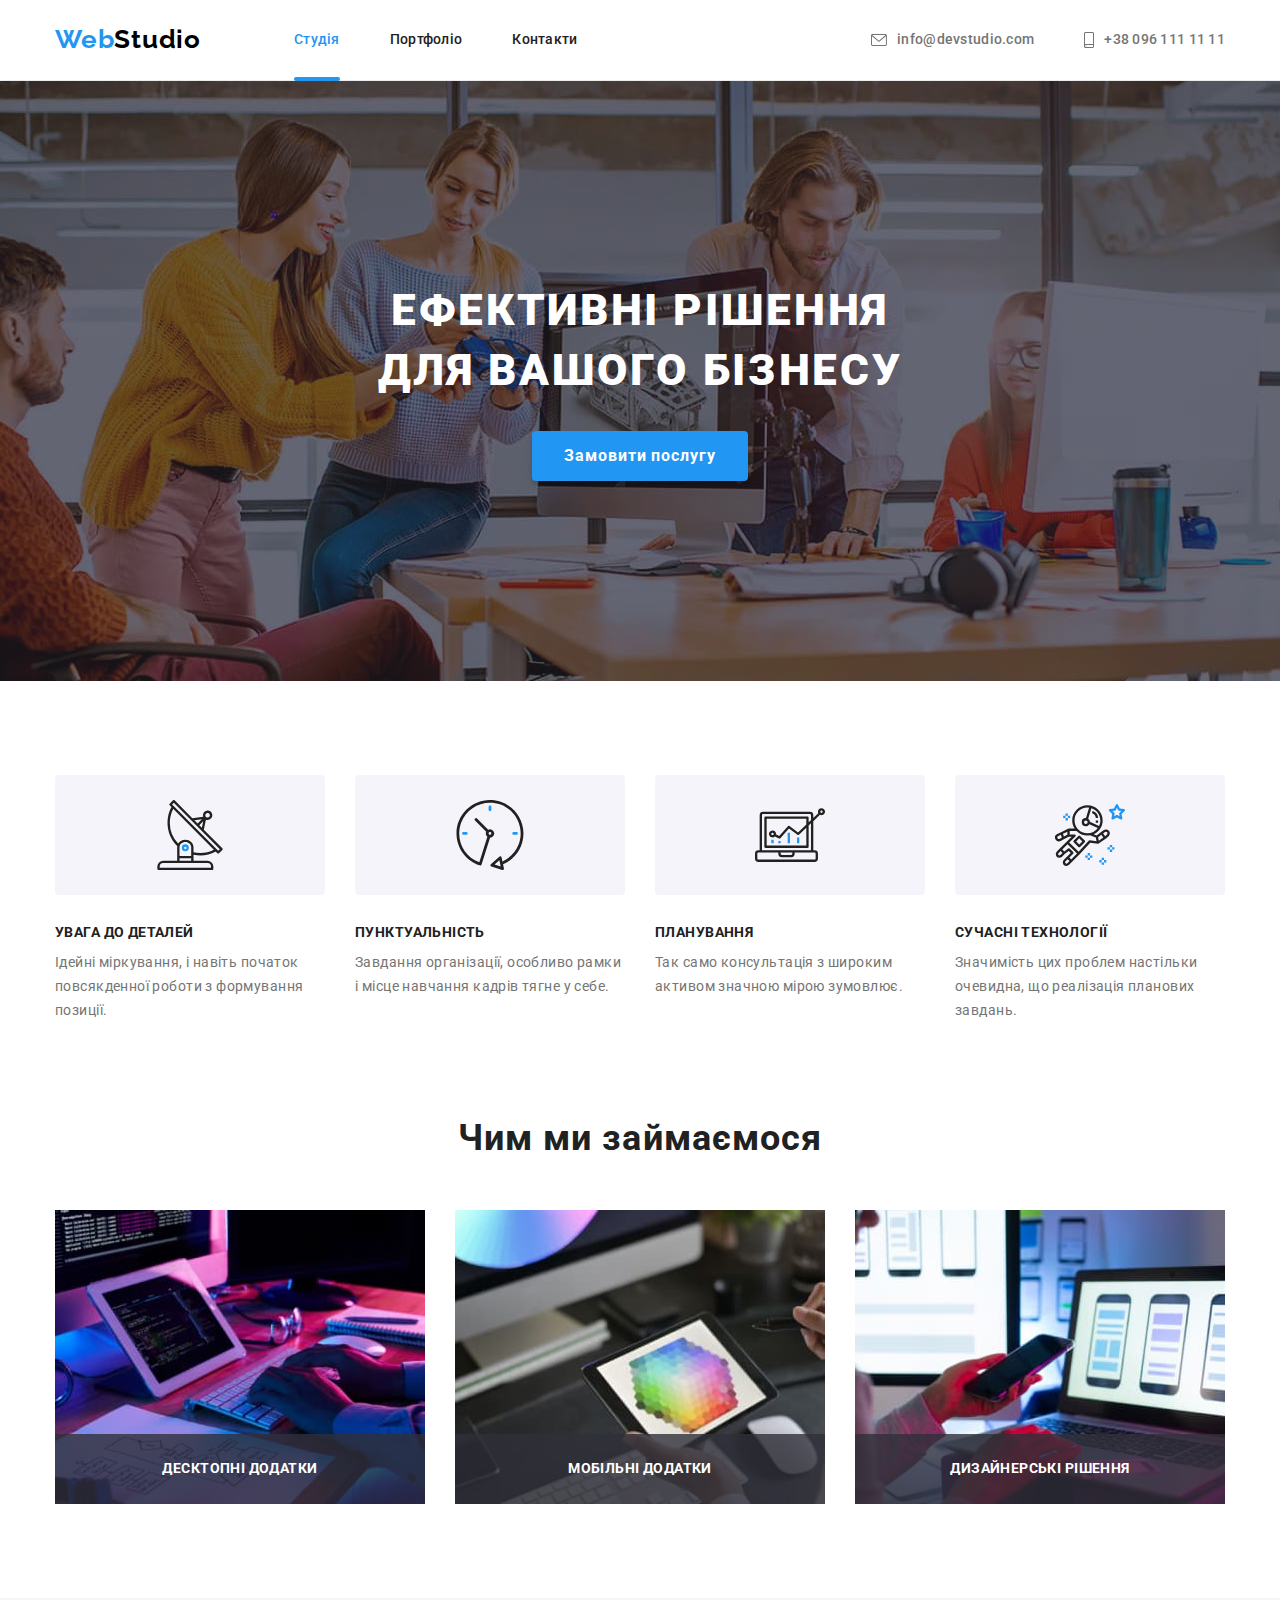
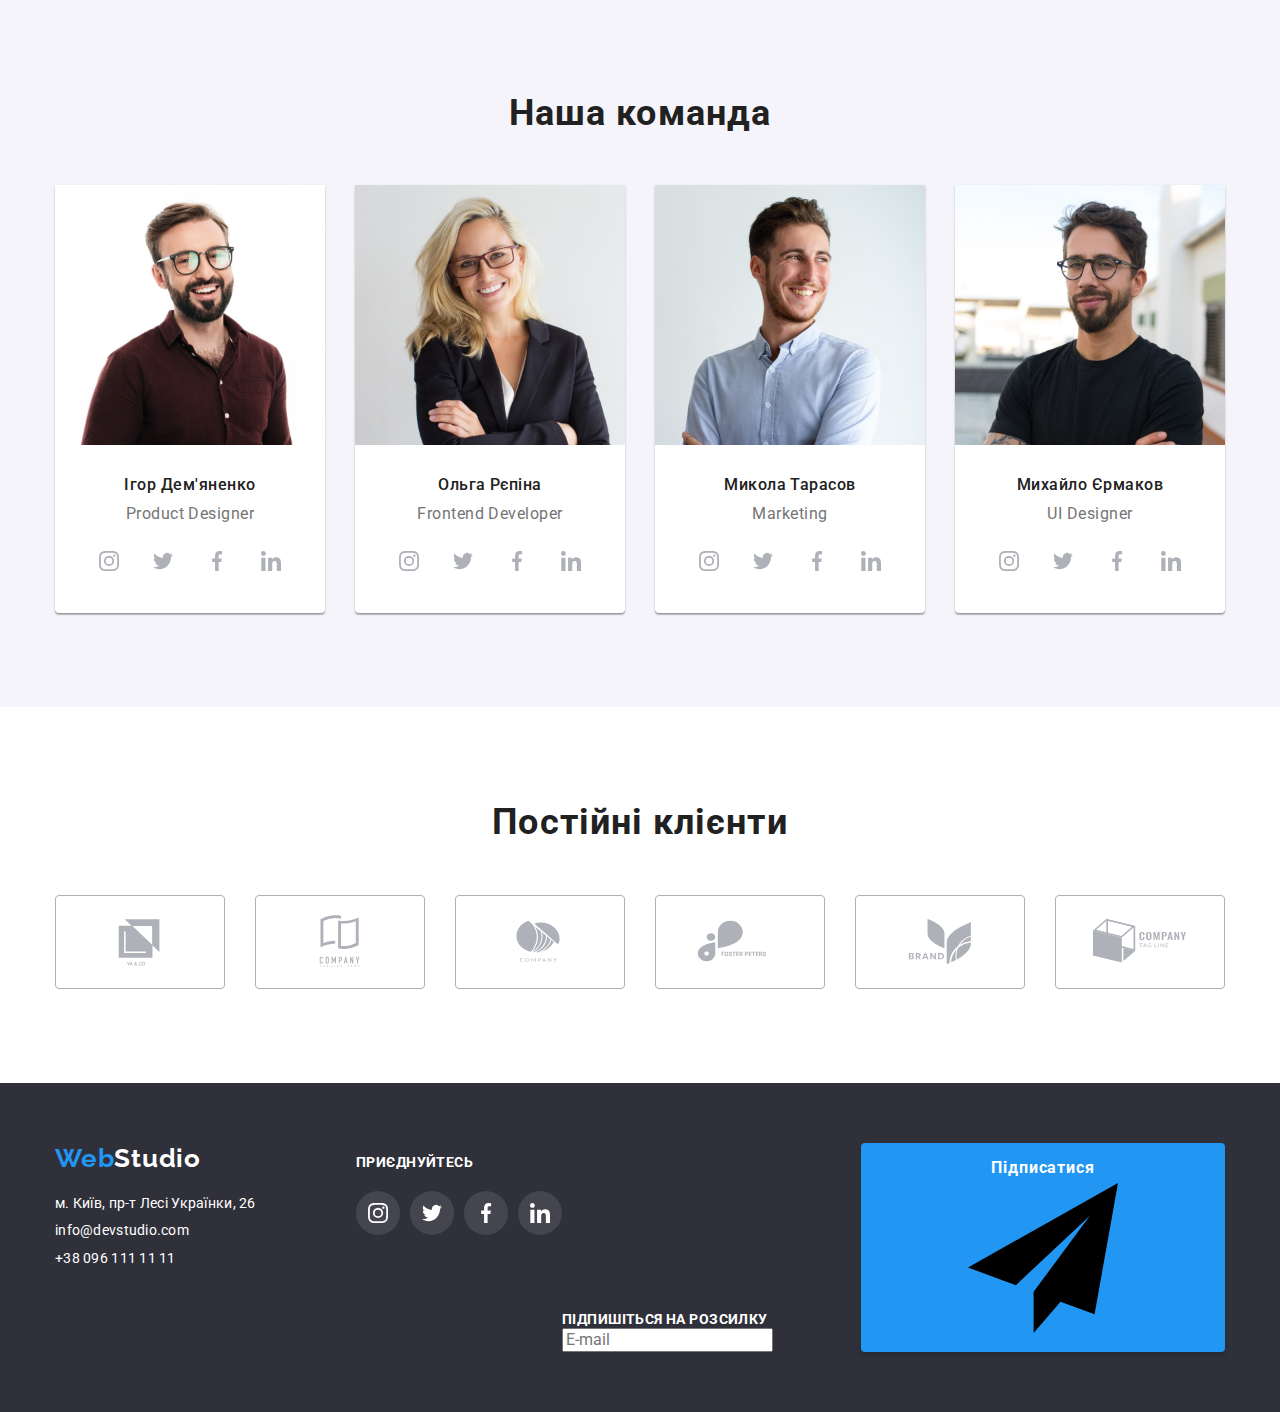
==== commit 89f524d5: "BEM and SASS for main container" ====
--- a/index.html
+++ b/index.html
@@ -16,30 +16,35 @@
       href="https://cdnjs.cloudflare.com/ajax/libs/modern-normalize/1.1.0/modern-normalize.min.css"
     />
     <link rel="stylesheet" href="./css/style.css" />
+    <link rel="stylesheet" href="./css/main.min.css" />
   </head>
   <body>
     <header class="header">
-      <div class="container main-nav">
-        <nav class="header-nav">
-          <a class="logo" href="./index.html"><span class="logo-blue">Web</span>Studio</a>
-          <ul class="site-nav list">
-            <li class="item"><a class="link current" href="./index.html">Студія</a></li>
-            <li class="item"><a class="link" href="./portfolio.html">Портфоліо</a></li>
-            <li class="item"><a class="link" href="/">Контакти</a></li>
+      <div class="container header__container">
+        <nav class="header__nav navigation">
+          <a class="logo" href="./index.html"><span class="logo--blue">Web</span>Studio</a>
+          <ul class="navigation__list list">
+            <li class="navigation__item">
+              <a class="navigation__link navigation__link--current" href="./index.html">Студія</a>
+            </li>
+            <li class="navigation__item">
+              <a class="navigation__link" href="./portfolio.html">Портфоліо</a>
+            </li>
+            <li class="navigation__item"><a class="navigation__link" href="/">Контакти</a></li>
           </ul>
         </nav>
-        <ul class="contacts list">
-          <li class="item">
-            <a class="link" href="mailto:mango@mail.pig">
-              <svg class="icon-link icon-meil">
+        <ul class="header-contacts list">
+          <li class="header-contacts__item">
+            <a class="header-contacts__link" href="mailto:mango@mail.pig">
+              <svg class="header-contacts__icon header-contacts__icon--meil">
                 <use href="./images/icons.svg#icon-meil"></use>
               </svg>
               info@devstudio.com
             </a>
           </li>
-          <li class="item">
-            <a class="link" href="tel:+1112223344">
-              <svg class="icon-link icon-smartphone">
+          <li class="header-contacts__item">
+            <a class="header-contacts__link" href="tel:+1112223344">
+              <svg class="header-contacts__icon header-contacts__icon--smartphone">
                 <use href="./images/icons.svg#icon-smartphone"></use>
               </svg>
               +38 096 111 11 11</a
@@ -49,13 +54,13 @@
       </div>
     </header>
     <main>
-      <section class="section overlay">
+      <section class="section hero__overlay">
         <div class="container">
-          <h1 class="hero-title">
+          <h1 class="hero__title">
             Ефективні рішення<br />
             для вашого бізнесу
           </h1>
-          <button data-modal-open class="button btn-reset primary" type="button">
+          <button data-modal-open class="button button--primary" type="button">
             Замовити послугу
           </button>
         </div>
@@ -64,48 +69,48 @@
       <!-- advantages -->
       <section class="section advantages">
         <div class="container">
-          <ul class="advantages list">
-            <li class="item">
-              <div class="icon-box">
-                <svg class="icon">
+          <ul class="advantages__list list">
+            <li class="advantages__item">
+              <div class="advantages__icon-box">
+                <svg class="advantages__icon">
                   <use href="./images/icons.svg#icon-antenna"></use>
                 </svg>
               </div>
-              <h2 class="advantages-title">УВАГА ДО ДЕТАЛЕЙ</h2>
-              <p class="advantages-text">
+              <h2 class="advantages__title">УВАГА ДО ДЕТАЛЕЙ</h2>
+              <p class="advantages__text">
                 Ідейні міркування, і навіть початок повсякденної роботи з формування позиції.
               </p>
             </li>
-            <li class="item">
-              <div class="icon-box">
-                <svg class="icon">
+            <li class="advantages__item">
+              <div class="advantages__icon-box">
+                <svg class="advantages__icon">
                   <use href="./images/icons.svg#icon-clock"></use>
                 </svg>
               </div>
-              <h2 class="advantages-title">ПУНКТУАЛЬНІСТЬ</h2>
-              <p class="advantages-text">
+              <h2 class="advantages__title">ПУНКТУАЛЬНІСТЬ</h2>
+              <p class="advantages__text">
                 Завдання організації, особливо рамки і місце навчання кадрів тягне у себе.
               </p>
             </li>
-            <li class="item">
-              <div class="icon-box">
-                <svg class="icon">
+            <li class="advantages__item">
+              <div class="advantages__icon-box">
+                <svg class="advantages__icon">
                   <use href="./images/icons.svg#icon-diagram"></use>
                 </svg>
               </div>
-              <h2 class="advantages-title">ПЛАНУВАННЯ</h2>
-              <p class="advantages-text">
+              <h2 class="advantages__title">ПЛАНУВАННЯ</h2>
+              <p class="advantages__text">
                 Так само консультація з широким активом значною мірою зумовлює.
               </p>
             </li>
-            <li class="item">
-              <div class="icon-box">
-                <svg class="icon">
+            <li class="advantages__item">
+              <div class="advantages__icon-box">
+                <svg class="advantages__icon">
                   <use href="./images/icons.svg#icon-astronaut"></use>
                 </svg>
               </div>
-              <h2 class="advantages-title">СУЧАСНІ ТЕХНОЛОГІЇ</h2>
-              <p class="advantages-text">
+              <h2 class="advantages__title">СУЧАСНІ ТЕХНОЛОГІЇ</h2>
+              <p class="advantages__text">
                 Значимість цих проблем настільки очевидна, що реалізація планових завдань.
               </p>
             </li>
@@ -118,57 +123,62 @@
         <div class="container">
           <h2 class="section-title">Чим ми займаємося</h2>
           <ul class="works list">
-            <li class="item">
-              <img src="./images/work-1.jpg" alt="Studing" width="370" />
-              <p class="title-works">Десктопні додатки</p>
-            </li>
-            <li class="item">
-              <img src="./images/work-2.jpg" alt="Development a site" width="370" />
-              <p class="title-works">Мобільні додатки</p>
-            </li>
-            <li class="item">
-              <img src="./images/work-3.jpg" alt="Creating a design" width="370" />
-              <p class="title-works">Дизайнерські рішення</p>
+            <li class="works__item">
+              <img src="./images/work-1.jpg" class="works__img" alt="Studing" />
+              <p class="works__title">Десктопні додатки</p>
+            </li>
+            <li class="works__item">
+              <img src="./images/work-2.jpg" class="works__img" alt="Development a site" />
+              <p class="works__title">Мобільні додатки</p>
+            </li>
+            <li class="works__item">
+              <img
+                src="./images/work-3.jpg"
+                class="works__img"
+                alt="Creating a design"
+                width="370"
+              />
+              <p class="works__title">Дизайнерські рішення</p>
             </li>
           </ul>
         </div>
       </section>
 
       <!-- section team -->
-      <section class="section section-team">
+      <section class="section team">
         <div class="container">
           <h2 class="section-title">Наша команда</h2>
-          <ul class="team list">
-            <li class="item">
-              <img src="./images/team-1.jpg" alt="Product Designer" width="270" />
-              <div class="team-box">
-                <h3 class="team-name">Ігор Дем'яненко</h3>
-                <p class="team-job">Product Designer</p>
-                <ul class="social-links list">
-                  <li class="social-item">
-                    <a class="link" href="">
-                      <svg class="icon-link instagram">
+          <ul class="team__list list">
+            <li class="team__item">
+              <img class="teqm__img" src="./images/team-1.jpg" alt="Product Designer" />
+              <div class="team__box">
+                <h3 class="team__name">Ігор Дем'яненко</h3>
+                <p class="team__job">Product Designer</p>
+                <ul class="social list">
+                  <li class="social__item">
+                    <a class="social__link" href="">
+                      <svg class="social__icon">
                         <use href="./images/icons.svg#icon-instagram"></use>
                       </svg>
                     </a>
                   </li>
-                  <li class="social-item">
-                    <a class="link" href="">
-                      <svg class="icon-link linkedin">
+                  <li class="social__item">
+                    <a class="social__link" href="">
+                      <svg class="social__icon">
                         <use href="./images/icons.svg#icon-twitter"></use>
                       </svg>
                     </a>
                   </li>
-                  <li class="social-item">
-                    <a class="link" href="">
-                      <svg class="icon-link linkedin">
+                  <li class="social__item">
+                    <a class="social__link" href="">
+                      <svg class="social__icon">
                         <use href="./images/icons.svg#icon-facebook"></use>
                       </svg>
                     </a>
                   </li>
-                  <li class="social-item">
-                    <a class="link" href="">
-                      <svg class="icon-link linkedin">
+                  <li class="social__item">
+                    <a class="social__link" href="">
+                      <svg class="social__icon">
                         <use href="./images/icons.svg#icon-linkedin"></use>
                       </svg>
                     </a>
@@ -176,36 +186,36 @@
                 </ul>
               </div>
             </li>
-            <li class="item">
-              <img src="./images/team-2.jpg" alt="Frontend Developer" width="270" />
-              <div class="team-box">
-                <h3 class="team-name">Ольга Рєпіна</h3>
-                <p class="team-job">Frontend Developer</p>
-                <ul class="social-links list">
-                  <li class="social-item">
-                    <a class="link" href="">
-                      <svg class="icon-link instagram">
+            <li class="team__item">
+              <img class="teqm__img" src="./images/team-4.jpg" alt="Frontend Developer" />
+              <div class="team__box">
+                <h3 class="team__name">Ольга Рєпіна</h3>
+                <p class="team__job">Frontend Developer</p>
+                <ul class="social list">
+                  <li class="social__item">
+                    <a class="social__link" href="">
+                      <svg class="social__icon">
                         <use href="./images/icons.svg#icon-instagram"></use>
                       </svg>
                     </a>
                   </li>
-                  <li class="social-item">
-                    <a class="link" href="">
-                      <svg class="icon-link linkedin">
+                  <li class="social__item">
+                    <a class="social__link" href="">
+                      <svg class="social__icon">
                         <use href="./images/icons.svg#icon-twitter"></use>
                       </svg>
                     </a>
                   </li>
-                  <li class="social-item">
-                    <a class="link" href="">
-                      <svg class="icon-link linkedin">
+                  <li class="social__item">
+                    <a class="social__link" href="">
+                      <svg class="social__icon">
                         <use href="./images/icons.svg#icon-facebook"></use>
                       </svg>
                     </a>
                   </li>
-                  <li class="social-item">
-                    <a class="link" href="">
-                      <svg class="icon-link linkedin">
+                  <li class="social__item">
+                    <a class="social__link" href="">
+                      <svg class="social__icon">
                         <use href="./images/icons.svg#icon-linkedin"></use>
                       </svg>
                     </a>
@@ -213,36 +223,36 @@
                 </ul>
               </div>
             </li>
-            <li class="item">
-              <img src="./images/team-3.jpg" alt="Marketing" width="270" />
-              <div class="team-box">
-                <h3 class="team-name">Микола Тарасов</h3>
-                <p class="team-job">Marketing</p>
-                <ul class="social-links list">
-                  <li class="social-item">
-                    <a class="link" href="">
-                      <svg class="icon-link instagram">
+            <li class="team__item">
+              <img class="teqm__img" src="./images/team-3.jpg" alt="Marketing" />
+              <div class="team__box">
+                <h3 class="team__name">Микола Тарасов</h3>
+                <p class="team__job">Marketing</p>
+                <ul class="social list">
+                  <li class="social__item">
+                    <a class="social__link" href="">
+                      <svg class="social__icon instagram">
                         <use href="./images/icons.svg#icon-instagram"></use>
                       </svg>
                     </a>
                   </li>
-                  <li class="social-item">
-                    <a class="link" href="">
-                      <svg class="icon-link linkedin">
+                  <li class="social__item">
+                    <a class="social__link" href="">
+                      <svg class="social__icon linkedin">
                         <use href="./images/icons.svg#icon-twitter"></use>
                       </svg>
                     </a>
                   </li>
-                  <li class="social-item">
-                    <a class="link" href="">
-                      <svg class="icon-link linkedin">
+                  <li class="social__item">
+                    <a class="social__link" href="">
+                      <svg class="social__icon linkedin">
                         <use href="./images/icons.svg#icon-facebook"></use>
                       </svg>
                     </a>
                   </li>
-                  <li class="social-item">
-                    <a class="link" href="">
-                      <svg class="icon-link linkedin">
+                  <li class="social__item">
+                    <a class="social__link" href="">
+                      <svg class="social__icon linkedin">
                         <use href="./images/icons.svg#icon-linkedin"></use>
                       </svg>
                     </a>
@@ -250,36 +260,36 @@
                 </ul>
               </div>
             </li>
-            <li class="item">
-              <img src="./images/team-4.jpg" alt="UI Designer" width="270" />
-              <div class="team-box">
-                <h3 class="team-name">Михайло Єрмаков</h3>
-                <p class="team-job">UI Designer</p>
-                <ul class="social-links list">
-                  <li class="social-item">
-                    <a class="link" href="">
-                      <svg class="icon-link instagram">
+            <li class="team__item">
+              <img class="teqm__img" src="./images/team-2.jpg" alt="UI Designer" />
+              <div class="team__box">
+                <h3 class="team__name">Михайло Єрмаков</h3>
+                <p class="team__job">UI Designer</p>
+                <ul class="social social__team list">
+                  <li class="social__item">
+                    <a class="social__link" href="">
+                      <svg class="social__icon">
                         <use href="./images/icons.svg#icon-instagram"></use>
                       </svg>
                     </a>
                   </li>
-                  <li class="social-item">
-                    <a class="link" href="">
-                      <svg class="icon-link linkedin">
+                  <li class="social__item">
+                    <a class="social__link" href="">
+                      <svg class="social__icon">
                         <use href="./images/icons.svg#icon-twitter"></use>
                       </svg>
                     </a>
                   </li>
-                  <li class="social-item">
-                    <a class="link" href="">
-                      <svg class="icon-link linkedin">
+                  <li class="social__item">
+                    <a class="social__link" href="">
+                      <svg class="social__icon">
                         <use href="./images/icons.svg#icon-facebook"></use>
                       </svg>
                     </a>
                   </li>
-                  <li class="social-item">
-                    <a class="link" href="">
-                      <svg class="icon-link linkedin">
+                  <li class="social__item">
+                    <a class="social__link" href="">
+                      <svg class="social__icon">
                         <use href="./images/icons.svg#icon-linkedin"></use>
                       </svg>
                     </a>
@@ -292,48 +302,48 @@
       </section>
 
       <!-- Clients -->
-      <section class="section section-clients">
+      <section class="section clients">
         <div class="container">
           <h2 class="section-title">Постійні клієнти</h2>
-          <ul class="clients list">
-            <li class="item">
-              <a class="link">
-                <svg class="link-icon">
+          <ul class="clients__list list">
+            <li class="clients__item">
+              <a class="clients__link">
+                <svg class="clients__icon">
                   <use href="./images/icons.svg#icon-logo-1"></use>
                 </svg>
               </a>
             </li>
-            <li class="item">
-              <a class="link">
-                <svg class="link-icon">
+            <li class="clients__item">
+              <a class="clients__link">
+                <svg class="clients__icon">
                   <use href="./images/icons.svg#icon-logo-2"></use>
                 </svg>
               </a>
             </li>
-            <li class="item">
-              <a class="link">
-                <svg class="link-icon">
+            <li class="clients__item">
+              <a class="clients__link">
+                <svg class="clients__icon">
                   <use href="./images/icons.svg#icon-logo-3"></use>
                 </svg>
               </a>
             </li>
-            <li class="item">
-              <a class="link">
-                <svg class="link-icon">
+            <li class="clients__item">
+              <a class="clients__link">
+                <svg class="clients__icon">
                   <use href="./images/icons.svg#icon-logo-4"></use>
                 </svg>
               </a>
             </li>
-            <li class="item">
-              <a class="link">
-                <svg class="link-icon">
+            <li class="clients__item">
+              <a class="clients__link">
+                <svg class="clients__icon">
                   <use href="./images/icons.svg#icon-logo-5"></use>
                 </svg>
               </a>
             </li>
-            <li class="item">
-              <a class="link">
-                <svg class="link-icon">
+            <li class="clients__item">
+              <a class="clients__link">
+                <svg class="clients__icon">
                   <use href="./images/icons.svg#icon-logo-6"></use>
                 </svg>
               </a>
@@ -354,29 +364,29 @@
             <h1 class="title">Залиште свої дані, ми вам передзвонимо</h1>
             <form class="form" autocomplete="off">
               <div role="group">
-                <p class="form-field">
+                <div class="form-field">
                   <label for="name" class="form-label">Ім'я</label>
                   <input type="text" class="form-input" name="name" id="name" />
                   <svg class="form-icon">
                     <use href="./images/icons.svg#icon-person"></use>
                   </svg>
-                </p>
-                <p class="form-field">
+                </div>
+                <div class="form-field">
                   <label for="phone" class="form-label">Телефон</label>
                   <input type="tel" class="form-input" name="phone" id="phone" />
                   <svg class="form-icon">
                     <use href="./images/icons.svg#icon-email"></use>
                   </svg>
-                </p>
-                <p class="form-field">
+                </div>
+                <div class="form-field">
                   <label for="emeil" class="form-label">Пошта</label>
                   <input type="email" class="form-input" name="emeil" id="emeil" />
                   <svg class="form-icon">
                     <use href="./images/icons.svg#icon-phone"></use>
                   </svg>
-                </p>
-              </div>
-              <p class="form-field">
+                </div>
+              </div>
+              <div class="form-field">
                 <label for="comment" class="form-label">Коментар</label>
                 <textarea
                   class="comment"
@@ -384,15 +394,15 @@
                   placeholder="Введіть текст"
                   id="comment"
                 ></textarea>
-              </p>
-              <p class="form-field field-checkbox">
+              </div>
+              <div class="form-field field-checkbox">
                 <label class="form-label policy">
                   <input type="checkbox" name="policy" value="policy" class="checkbox" />
                   <span class="checkbox-icon"></span>
                   Погоджуюся з розсилкою та приймаю&nbsp;
                   <a href="/" class="policy-link">Умови договору</a>
                 </label>
-              </p>
+              </div>
 
               <button type="submit" class="btn-reset button primary send-btn">Відправити</button>
             </form>
@@ -402,68 +412,77 @@
     </main>
 
     <footer class="footer">
-      <div class="container footer-container">
-        <div class="col-contact">
-          <a class="logo logo-white" href="./index.html"
+      <div class="container footer__container">
+        <div class="footer__col-contact">
+          <a class="logo logo--white" href="./index.html"
             ><span class="logo-blue">Web</span>Studio</a
           >
           <address class="contact">
-            <ul class="contacts-footer list">
-              <li class="item">
-                <a class="link" href="">м. Київ, пр-т Лесі Українки, 26</a>
+            <ul class="contact__list list">
+              <li class="contact__item">
+                <a class="contact__link contact__link--white" href=""
+                  >м. Київ, пр-т Лесі Українки, 26</a
+                >
               </li>
-              <li class="item">
-                <a class="link white-lite" href="mailto:mango@mail.pig">info@devstudio.com</a>
+              <li class="contact__item">
+                <a class="contact__link white-lite" href="mailto:mango@mail.pig"
+                  >info@devstudio.com</a
+                >
               </li>
-              <li class="item">
-                <a class="link white-lite" href="tel:+1112223344">+38 096 111 11 11</a>
+              <li class="contact__item">
+                <a class="contact__link white-lite" href="tel:+1112223344">+38 096 111 11 11</a>
               </li>
             </ul>
           </address>
         </div>
-        <div class="col-social">
-          <h2 class="title-footer">приєднуйтесь</h2>
-          <ul class="social-links list">
-            <li class="social-item dark">
-              <a class="link" href="">
-                <svg class="icon-link instagram">
+        <div class="footer__col-social">
+          <h2 class="footer__title">приєднуйтесь</h2>
+          <ul class="social list">
+            <li class="social__item">
+              <a class="social__link social__link--dark" href="" target="_blank">
+                <svg class="social__icon">
                   <use href="./images/icons.svg#icon-instagram"></use>
                 </svg>
               </a>
             </li>
-            <li class="social-item dark">
-              <a class="link" href="">
-                <svg class="icon-link linkedin">
+            <li class="social-item">
+              <a class="social__link social__link--dark" href="">
+                <svg class="social__icon">
                   <use href="./images/icons.svg#icon-twitter"></use>
                 </svg>
               </a>
             </li>
-            <li class="social-item dark">
-              <a class="link" href="">
-                <svg class="icon-link linkedin">
+            <li class="social-item">
+              <a class="social__link social__link--dark" href="">
+                <svg class="social__icon">
                   <use href="./images/icons.svg#icon-facebook"></use>
                 </svg>
               </a>
             </li>
-            <li class="social-item dark">
-              <a class="link" href="">
-                <svg class="icon-link linkedin">
+            <li class="social-item">
+              <a class="social__link social__link--dark" href="">
+                <svg class="social__icon">
                   <use href="./images/icons.svg#icon-linkedin"></use>
                 </svg>
               </a>
             </li>
           </ul>
         </div>
-        <div class="col-mailing">
+        <div class="footer__col-mailing">
           <form class="form-footer">
-            <label class="footer-field">
-              <span class="title-footer">Підпишіться на розсилку</span>
-              <input type="email" class="input-footer" name="meil-footer" placeholder="E-mail" />
+            <label class="form-footer__field">
+              <span class="footer__title">Підпишіться на розсилку</span>
+              <input
+                type="email"
+                class="form-footer__input"
+                name="meil-footer"
+                placeholder="E-mail"
+              />
             </label>
 
-            <button type="submit" class="btn-reset button primary footer-btn">
+            <button type="submit" class="button button--primary form-footer__btn">
               Підписатися
-              <svg class="icon-send">
+              <svg class="form-footer__icon">
                 <use href="./images/icons.svg#icon-send"></use>
               </svg>
             </button>
--- a/css/main.min.css
+++ b/css/main.min.css
@@ -0,0 +1 @@
+body{background-color:#fff;color:#757575;margin:0;font-family:"Roboto",sans-serif}h1,h2,h3,h5,h6,p{margin-top:0;margin-bottom:0}ol,ul{margin:0;padding-left:0}address{font-style:normal}img{display:block}:active,:hover,:focus{outline:0;outline-offset:0}.list{list-style:none}.link{text-decoration:none}.container{width:100%;max-width:1200px;margin-left:auto;margin-right:auto;padding-left:15px;padding-right:15px}.section{padding:94px 0}.section-title{margin-bottom:50px;color:#212121;font-weight:700;font-size:36px;line-height:1.2;text-align:center;letter-spacing:.03em}.logo{align-self:center;font-family:"Raleway",sans-serif;color:#000;font-weight:700;font-size:26px;line-height:1.2;letter-spacing:.03em;text-decoration:none}.logo--blue{color:#2196f3}.logo--white{display:block;margin-bottom:20px;color:#fff}.button{font-family:inherit;border:none;border-radius:4px;font-size:16px;letter-spacing:.06em;cursor:pointer;transition:background-color 250ms cubic-bezier(0.4, 0, 0.2, 1),color 250ms cubic-bezier(0.4, 0, 0.2, 1)}.button--primary{padding:10px 32px;background-color:#2196f3;color:#fff;font-weight:700;line-height:1.87;box-shadow:0px 4px 4px rgba(0,0,0,.15);transition:background-color 250ms cubic-bezier(0.4, 0, 0.2, 1)}.button--primary:hover,.button--primary:focus{background-color:#188ce8}.social{display:flex;align-items:center;justify-content:center;gap:10px}.social__team{padding:0 32px}.social__icon{width:20px;height:20px;fill:currentColor}.social__link{display:flex;align-items:center;justify-content:center;color:#afb1b8;width:44px;height:44px;border-radius:50%;transition:background-color 250ms cubic-bezier(0.4, 0, 0.2, 1),color 250ms cubic-bezier(0.4, 0, 0.2, 1)}.social__link--dark{color:#fff;background-color:rgba(255,255,255,.1)}.social__link:hover,.social__link:focus{background-color:#2196f3;color:#fff}.header{border-bottom:1px solid #ececec}.header__container{display:flex;align-items:center;justify-content:space-between}.header__nav{display:flex}.header__site-nav{display:flex;margin-left:93px}.header__item:not(:last-child){margin-right:50px}.header-contacts{display:flex}.header-contacts__item+.header-contacts__item{margin-left:50px}.header-contacts__link{display:flex;align-items:center;color:#757575;font-weight:500;font-style:normal;font-size:14px;line-height:1.14;letter-spacing:.02em;text-decoration:none;transition:color 250ms cubic-bezier(0.4, 0, 0.2, 1)}.header-contacts__link:hover,.header-contacts__link:focus{color:#2196f3}.header-contacts__icon{margin-right:10px;fill:currentColor}.header-contacts__icon--smartphone{width:10px;height:16px}.header-contacts__icon--meil{width:16px;height:12px}.navigation{display:flex}.navigation__list{display:flex;margin-left:93px}.navigation__item:not(:last-child){margin-right:50px}.navigation__link{position:relative;display:block;padding:32px 0;color:#212121;font-style:normal;font-weight:500;font-size:14px;line-height:1.14;letter-spacing:.02em;text-decoration:none;transition:color 250ms cubic-bezier(0.4, 0, 0.2, 1)}.navigation__link:hover,.navigation__link:focus,.navigation__link--current{color:#2196f3}.navigation__link--current::after{position:absolute;display:block;content:"";bottom:-1px;height:4px;background-color:#2196f3;border-radius:2px;width:100%;transform:scale(1);transition:transform 250ms cubic-bezier(0.4, 0, 0.2, 1)}.hero__overlay{display:flex;align-items:center;padding:0;height:600px;max-width:1600px;margin-left:auto;margin-right:auto;background-color:#c4c4c4;background-image:linear-gradient(to right, rgba(47, 48, 58, 0.4), rgba(47, 48, 58, 0.4)),url("../images/hero-img.jpg");background-repeat:no-repeat;background-position:center;background-size:cover;text-align:center}.hero__title{margin-top:0;margin-bottom:30px;color:#fff;font-weight:900;font-size:44px;line-height:1.36;letter-spacing:.06em;text-transform:uppercase}.advantages{display:flex;padding-bottom:0}.advantages__list{display:flex}.advantages__item{width:calc((100% - 90px)/4)}.advantages__item:not(:last-child){margin-right:30px}.advantages__icon-box{display:flex;align-items:center;justify-content:center;height:120px;width:100%;background-color:#f5f4fa;margin-bottom:30px;border-radius:4px}.advantages__icon{width:70px;height:70px}.advantages__title{color:#212121;font-weight:700;font-size:14px;line-height:1.14;letter-spacing:.03em;text-transform:uppercase;margin-bottom:10px}.advantages__text{font-weight:400;font-size:14px;line-height:1.71;letter-spacing:.03em}.advantages .item{width:270px}.advantages .item:not(:last-child){margin-right:30px}.works{display:flex;gap:30px}.works__item{position:relative;display:flex;width:calc((100% - 60px)/3)}.works__img{width:100%}.works__title{position:absolute;bottom:0;left:0;display:flex;align-items:center;justify-content:center;width:100%;height:70px;background:rgba(47,48,58,.8);font-weight:700;font-size:14px;line-height:1.14;text-align:center;letter-spacing:.03em;text-transform:uppercase;color:#fff}.team{background-color:#f5f4fa}.team__list{display:flex;gap:30px}.team__item{display:flex;flex-direction:column;width:calc((100% - 90px)/4);background-color:#fff;box-shadow:0px 1px 3px rgba(0,0,0,.12),0px 1px 1px rgba(0,0,0,.14),0px 2px 1px rgba(0,0,0,.2);border-radius:0px 0px 4px 4px}.team__img{width:100%;display:block}.team__box{padding-top:30px;padding-bottom:30px}.team__name{color:#212121;font-weight:500;font-size:16px;line-height:1.2;text-align:center;letter-spacing:.03em;margin-bottom:10px}.team__job{margin-bottom:16px;font-size:16px;line-height:1.2;text-align:center;letter-spacing:.03em}.clients__list{display:flex;gap:30px}.clients__item{width:calc((100% - 150px)/6)}.clients__icon{width:106px;height:60px;fill:currentColor}.clients__link{display:flex;align-items:center;justify-content:center;color:#afb1b8;padding:16px 0;border:1px solid #afb1b8;border-radius:4px;transition:border 250ms cubic-bezier(0.4, 0, 0.2, 1),color 250ms cubic-bezier(0.4, 0, 0.2, 1)}.clients__link:hover,.clients__link:focus{border:1px solid #2196f3;color:#2196f3}.contact__list{display:flex;flex-direction:column;width:231px}.contact__item:not(:last-child){margin-bottom:9px}.contact__link{color:#fff;font-style:normal;font-size:14px;line-height:1.14;letter-spacing:.02em;text-decoration:none;transition:color 250ms cubic-bezier(0.4, 0, 0.2, 1)}.contact__link--white{color:#fff}.contact__link:hover,.contact__link:focus{color:#2196f3}.footer{background:#2f303a;padding:60px 0}.footer__container{display:flex}.footer__col-contact{margin-right:70px}.footer__title{margin-bottom:20px;padding-top:12px;color:var(--white-color);font-weight:700;font-size:14px;line-height:1.14;letter-spacing:.03em;text-transform:uppercase}.footer__col-mailing{display:flex;flex-direction:column;width:100%}.footer-container{display:flex}.col-contact{margin-right:70px}.title-footer{margin-bottom:20px;padding-top:12px;color:var(--white-color);font-weight:700;font-size:14px;line-height:1.14;letter-spacing:.03em;text-transform:uppercase}.col-mailing{display:flex;flex-direction:column;width:100%}.form-footer{display:flex;align-items:flex-end}.input-footer{cursor:pointer;margin:0;padding:15px 16px 15px 16px;height:50px;width:100%;margin-right:12px;color:var(--white-color);background-color:rgba(0,0,0,0);font:inherit;border:1px solid rgba(255,255,255,.3);filter:drop-shadow(0px 4px 4px rgba(0, 0, 0, 0.15));border-radius:4px;transition:border 250ms var(--timing-function)}.input-footer:focus{border:1px solid var(--accent-color)}.input-footer::placeholder{color:rgba(255,255,255,.6)}.footer-field{display:flex;flex-direction:column;width:calc(100% - 212px);margin-right:12px}.button.footer-btn{padding:0 28px;height:50px;width:200px;display:flex;align-items:center;justify-content:center;line-height:1.87}.icon-send{margin-left:12px;width:24px;height:24px;fill:var(--white-color)}/*# sourceMappingURL=main.min.css.map */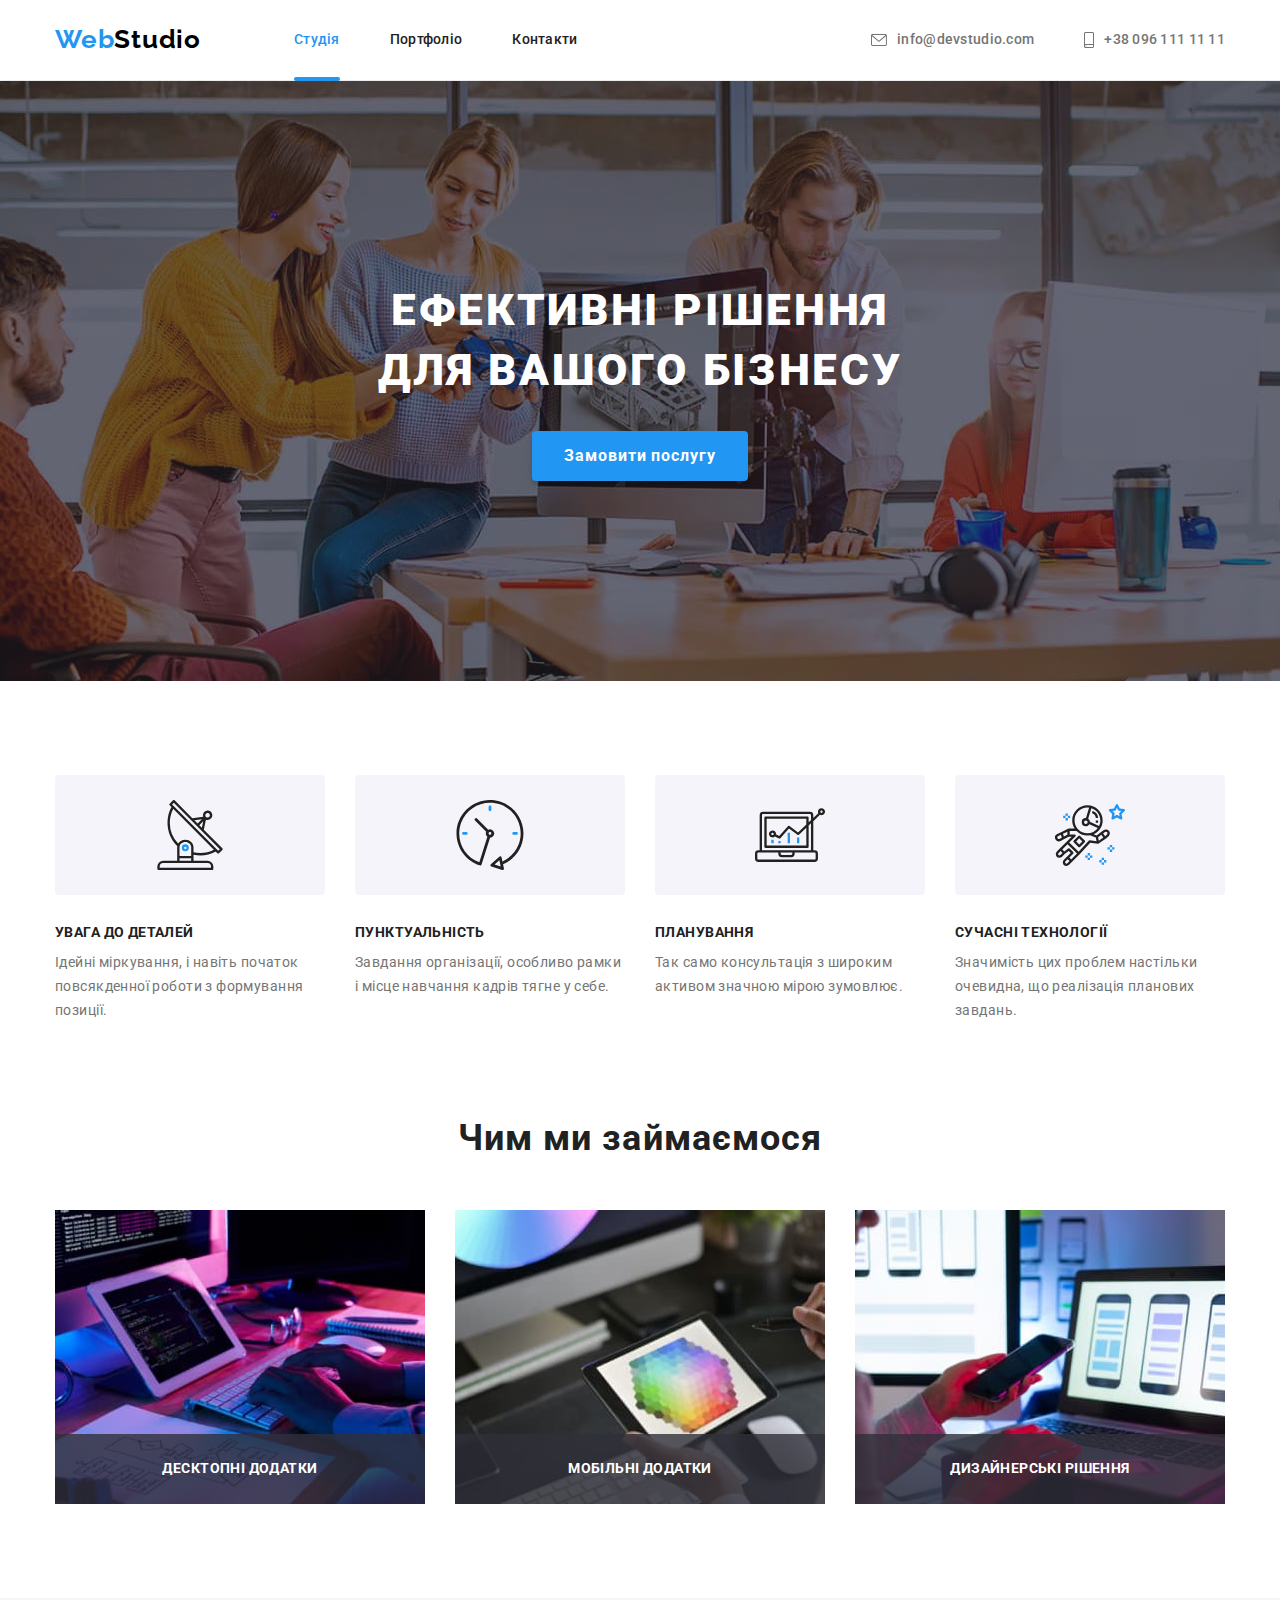
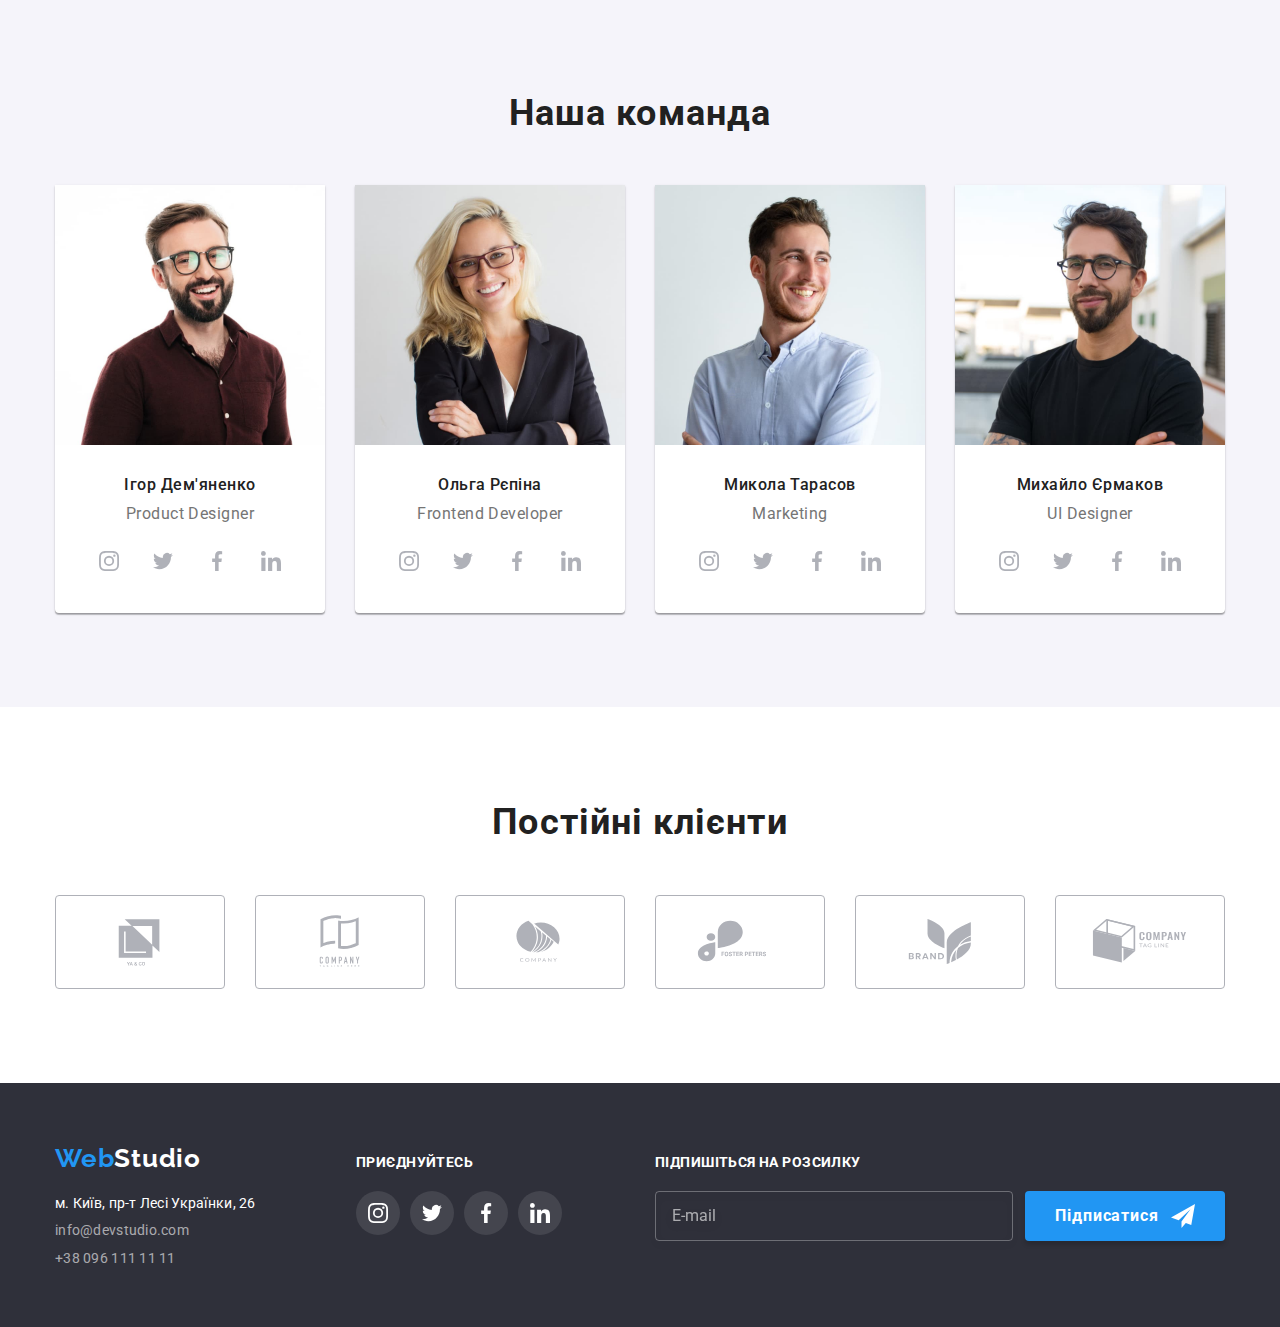
==== commit d3f9e1f4: "bem for footer" ====
--- a/index.html
+++ b/index.html
@@ -353,10 +353,10 @@
       </section>
 
       <!-- Modal window -->
-      <div class="backdrop is-hidden" data-modal>
-        <div class="modal">
+      <div class="backdrop backdrop--is-hidden" data-modal>
+        <div class="popup">
           <button data-modal-close class="close-btn btn-reset" type="button">
-            <svg class="icon-close">
+            <svg class="popup__close-icon">
               <use href="./images/icons.svg#icon-close"></use>
             </svg>
           </button>
@@ -425,12 +425,10 @@
                 >
               </li>
               <li class="contact__item">
-                <a class="contact__link white-lite" href="mailto:mango@mail.pig"
-                  >info@devstudio.com</a
-                >
+                <a class="contact__link" href="mailto:mango@mail.pig">info@devstudio.com</a>
               </li>
               <li class="contact__item">
-                <a class="contact__link white-lite" href="tel:+1112223344">+38 096 111 11 11</a>
+                <a class="contact__link" href="tel:+1112223344">+38 096 111 11 11</a>
               </li>
             </ul>
           </address>
--- a/css/main.min.css
+++ b/css/main.min.css
@@ -1 +1 @@
-body{background-color:#fff;color:#757575;margin:0;font-family:"Roboto",sans-serif}h1,h2,h3,h5,h6,p{margin-top:0;margin-bottom:0}ol,ul{margin:0;padding-left:0}address{font-style:normal}img{display:block}:active,:hover,:focus{outline:0;outline-offset:0}.list{list-style:none}.link{text-decoration:none}.container{width:100%;max-width:1200px;margin-left:auto;margin-right:auto;padding-left:15px;padding-right:15px}.section{padding:94px 0}.section-title{margin-bottom:50px;color:#212121;font-weight:700;font-size:36px;line-height:1.2;text-align:center;letter-spacing:.03em}.logo{align-self:center;font-family:"Raleway",sans-serif;color:#000;font-weight:700;font-size:26px;line-height:1.2;letter-spacing:.03em;text-decoration:none}.logo--blue{color:#2196f3}.logo--white{display:block;margin-bottom:20px;color:#fff}.button{font-family:inherit;border:none;border-radius:4px;font-size:16px;letter-spacing:.06em;cursor:pointer;transition:background-color 250ms cubic-bezier(0.4, 0, 0.2, 1),color 250ms cubic-bezier(0.4, 0, 0.2, 1)}.button--primary{padding:10px 32px;background-color:#2196f3;color:#fff;font-weight:700;line-height:1.87;box-shadow:0px 4px 4px rgba(0,0,0,.15);transition:background-color 250ms cubic-bezier(0.4, 0, 0.2, 1)}.button--primary:hover,.button--primary:focus{background-color:#188ce8}.social{display:flex;align-items:center;justify-content:center;gap:10px}.social__team{padding:0 32px}.social__icon{width:20px;height:20px;fill:currentColor}.social__link{display:flex;align-items:center;justify-content:center;color:#afb1b8;width:44px;height:44px;border-radius:50%;transition:background-color 250ms cubic-bezier(0.4, 0, 0.2, 1),color 250ms cubic-bezier(0.4, 0, 0.2, 1)}.social__link--dark{color:#fff;background-color:rgba(255,255,255,.1)}.social__link:hover,.social__link:focus{background-color:#2196f3;color:#fff}.header{border-bottom:1px solid #ececec}.header__container{display:flex;align-items:center;justify-content:space-between}.header__nav{display:flex}.header__site-nav{display:flex;margin-left:93px}.header__item:not(:last-child){margin-right:50px}.header-contacts{display:flex}.header-contacts__item+.header-contacts__item{margin-left:50px}.header-contacts__link{display:flex;align-items:center;color:#757575;font-weight:500;font-style:normal;font-size:14px;line-height:1.14;letter-spacing:.02em;text-decoration:none;transition:color 250ms cubic-bezier(0.4, 0, 0.2, 1)}.header-contacts__link:hover,.header-contacts__link:focus{color:#2196f3}.header-contacts__icon{margin-right:10px;fill:currentColor}.header-contacts__icon--smartphone{width:10px;height:16px}.header-contacts__icon--meil{width:16px;height:12px}.navigation{display:flex}.navigation__list{display:flex;margin-left:93px}.navigation__item:not(:last-child){margin-right:50px}.navigation__link{position:relative;display:block;padding:32px 0;color:#212121;font-style:normal;font-weight:500;font-size:14px;line-height:1.14;letter-spacing:.02em;text-decoration:none;transition:color 250ms cubic-bezier(0.4, 0, 0.2, 1)}.navigation__link:hover,.navigation__link:focus,.navigation__link--current{color:#2196f3}.navigation__link--current::after{position:absolute;display:block;content:"";bottom:-1px;height:4px;background-color:#2196f3;border-radius:2px;width:100%;transform:scale(1);transition:transform 250ms cubic-bezier(0.4, 0, 0.2, 1)}.hero__overlay{display:flex;align-items:center;padding:0;height:600px;max-width:1600px;margin-left:auto;margin-right:auto;background-color:#c4c4c4;background-image:linear-gradient(to right, rgba(47, 48, 58, 0.4), rgba(47, 48, 58, 0.4)),url("../images/hero-img.jpg");background-repeat:no-repeat;background-position:center;background-size:cover;text-align:center}.hero__title{margin-top:0;margin-bottom:30px;color:#fff;font-weight:900;font-size:44px;line-height:1.36;letter-spacing:.06em;text-transform:uppercase}.advantages{display:flex;padding-bottom:0}.advantages__list{display:flex}.advantages__item{width:calc((100% - 90px)/4)}.advantages__item:not(:last-child){margin-right:30px}.advantages__icon-box{display:flex;align-items:center;justify-content:center;height:120px;width:100%;background-color:#f5f4fa;margin-bottom:30px;border-radius:4px}.advantages__icon{width:70px;height:70px}.advantages__title{color:#212121;font-weight:700;font-size:14px;line-height:1.14;letter-spacing:.03em;text-transform:uppercase;margin-bottom:10px}.advantages__text{font-weight:400;font-size:14px;line-height:1.71;letter-spacing:.03em}.advantages .item{width:270px}.advantages .item:not(:last-child){margin-right:30px}.works{display:flex;gap:30px}.works__item{position:relative;display:flex;width:calc((100% - 60px)/3)}.works__img{width:100%}.works__title{position:absolute;bottom:0;left:0;display:flex;align-items:center;justify-content:center;width:100%;height:70px;background:rgba(47,48,58,.8);font-weight:700;font-size:14px;line-height:1.14;text-align:center;letter-spacing:.03em;text-transform:uppercase;color:#fff}.team{background-color:#f5f4fa}.team__list{display:flex;gap:30px}.team__item{display:flex;flex-direction:column;width:calc((100% - 90px)/4);background-color:#fff;box-shadow:0px 1px 3px rgba(0,0,0,.12),0px 1px 1px rgba(0,0,0,.14),0px 2px 1px rgba(0,0,0,.2);border-radius:0px 0px 4px 4px}.team__img{width:100%;display:block}.team__box{padding-top:30px;padding-bottom:30px}.team__name{color:#212121;font-weight:500;font-size:16px;line-height:1.2;text-align:center;letter-spacing:.03em;margin-bottom:10px}.team__job{margin-bottom:16px;font-size:16px;line-height:1.2;text-align:center;letter-spacing:.03em}.clients__list{display:flex;gap:30px}.clients__item{width:calc((100% - 150px)/6)}.clients__icon{width:106px;height:60px;fill:currentColor}.clients__link{display:flex;align-items:center;justify-content:center;color:#afb1b8;padding:16px 0;border:1px solid #afb1b8;border-radius:4px;transition:border 250ms cubic-bezier(0.4, 0, 0.2, 1),color 250ms cubic-bezier(0.4, 0, 0.2, 1)}.clients__link:hover,.clients__link:focus{border:1px solid #2196f3;color:#2196f3}.contact__list{display:flex;flex-direction:column;width:231px}.contact__item:not(:last-child){margin-bottom:9px}.contact__link{color:#fff;font-style:normal;font-size:14px;line-height:1.14;letter-spacing:.02em;text-decoration:none;transition:color 250ms cubic-bezier(0.4, 0, 0.2, 1)}.contact__link--white{color:#fff}.contact__link:hover,.contact__link:focus{color:#2196f3}.footer{background:#2f303a;padding:60px 0}.footer__container{display:flex}.footer__col-contact{margin-right:70px}.footer__title{margin-bottom:20px;padding-top:12px;color:var(--white-color);font-weight:700;font-size:14px;line-height:1.14;letter-spacing:.03em;text-transform:uppercase}.footer__col-mailing{display:flex;flex-direction:column;width:100%}.footer-container{display:flex}.col-contact{margin-right:70px}.title-footer{margin-bottom:20px;padding-top:12px;color:var(--white-color);font-weight:700;font-size:14px;line-height:1.14;letter-spacing:.03em;text-transform:uppercase}.col-mailing{display:flex;flex-direction:column;width:100%}.form-footer{display:flex;align-items:flex-end}.input-footer{cursor:pointer;margin:0;padding:15px 16px 15px 16px;height:50px;width:100%;margin-right:12px;color:var(--white-color);background-color:rgba(0,0,0,0);font:inherit;border:1px solid rgba(255,255,255,.3);filter:drop-shadow(0px 4px 4px rgba(0, 0, 0, 0.15));border-radius:4px;transition:border 250ms var(--timing-function)}.input-footer:focus{border:1px solid var(--accent-color)}.input-footer::placeholder{color:rgba(255,255,255,.6)}.footer-field{display:flex;flex-direction:column;width:calc(100% - 212px);margin-right:12px}.button.footer-btn{padding:0 28px;height:50px;width:200px;display:flex;align-items:center;justify-content:center;line-height:1.87}.icon-send{margin-left:12px;width:24px;height:24px;fill:var(--white-color)}/*# sourceMappingURL=main.min.css.map */+body{background-color:#fff;color:#757575;margin:0;font-family:"Roboto",sans-serif}h1,h2,h3,h5,h6,p{margin-top:0;margin-bottom:0}ol,ul{margin:0;padding-left:0}address{font-style:normal}img{display:block}:active,:hover,:focus{outline:0;outline-offset:0}.list{list-style:none}.link{text-decoration:none}.container{width:100%;max-width:1200px;margin-left:auto;margin-right:auto;padding-left:15px;padding-right:15px}.section{padding:94px 0}.section-title{margin-bottom:50px;color:#212121;font-weight:700;font-size:36px;line-height:1.2;text-align:center;letter-spacing:.03em}.logo{align-self:center;font-family:"Raleway",sans-serif;color:#000;font-weight:700;font-size:26px;line-height:1.2;letter-spacing:.03em;text-decoration:none}.logo--blue{color:#2196f3}.logo--white{display:block;margin-bottom:20px;color:#fff}.button{font-family:inherit;border:none;border-radius:4px;font-size:16px;letter-spacing:.06em;cursor:pointer;transition:background-color 250ms cubic-bezier(0.4, 0, 0.2, 1),color 250ms cubic-bezier(0.4, 0, 0.2, 1)}.button--primary{padding:10px 32px;background-color:#2196f3;color:#fff;font-weight:700;line-height:1.87;box-shadow:0px 4px 4px rgba(0,0,0,.15);transition:background-color 250ms cubic-bezier(0.4, 0, 0.2, 1)}.button--primary:hover,.button--primary:focus{background-color:#188ce8}.social{display:flex;align-items:center;justify-content:center;gap:10px}.social__team{padding:0 32px}.social__icon{width:20px;height:20px;fill:currentColor}.social__link{display:flex;align-items:center;justify-content:center;color:#afb1b8;width:44px;height:44px;border-radius:50%;transition:background-color 250ms cubic-bezier(0.4, 0, 0.2, 1),color 250ms cubic-bezier(0.4, 0, 0.2, 1)}.social__link--dark{color:#fff;background-color:rgba(255,255,255,.1)}.social__link:hover,.social__link:focus{background-color:#2196f3;color:#fff}.header{border-bottom:1px solid #ececec}.header__container{display:flex;align-items:center;justify-content:space-between}.header__nav{display:flex}.header__site-nav{display:flex;margin-left:93px}.header__item:not(:last-child){margin-right:50px}.header-contacts{display:flex}.header-contacts__item+.header-contacts__item{margin-left:50px}.header-contacts__link{display:flex;align-items:center;color:#757575;font-weight:500;font-style:normal;font-size:14px;line-height:1.14;letter-spacing:.02em;text-decoration:none;transition:color 250ms cubic-bezier(0.4, 0, 0.2, 1)}.header-contacts__link:hover,.header-contacts__link:focus{color:#2196f3}.header-contacts__icon{margin-right:10px;fill:currentColor}.header-contacts__icon--smartphone{width:10px;height:16px}.header-contacts__icon--meil{width:16px;height:12px}.navigation{display:flex}.navigation__list{display:flex;margin-left:93px}.navigation__item:not(:last-child){margin-right:50px}.navigation__link{position:relative;display:block;padding:32px 0;color:#212121;font-style:normal;font-weight:500;font-size:14px;line-height:1.14;letter-spacing:.02em;text-decoration:none;transition:color 250ms cubic-bezier(0.4, 0, 0.2, 1)}.navigation__link:hover,.navigation__link:focus,.navigation__link--current{color:#2196f3}.navigation__link--current::after{position:absolute;display:block;content:"";bottom:-1px;height:4px;background-color:#2196f3;border-radius:2px;width:100%;transform:scale(1);transition:transform 250ms cubic-bezier(0.4, 0, 0.2, 1)}.hero__overlay{display:flex;align-items:center;padding:0;height:600px;max-width:1600px;margin-left:auto;margin-right:auto;background-color:#c4c4c4;background-image:linear-gradient(to right, rgba(47, 48, 58, 0.4), rgba(47, 48, 58, 0.4)),url("../images/hero-img.jpg");background-repeat:no-repeat;background-position:center;background-size:cover;text-align:center}.hero__title{margin-top:0;margin-bottom:30px;color:#fff;font-weight:900;font-size:44px;line-height:1.36;letter-spacing:.06em;text-transform:uppercase}.advantages{display:flex;padding-bottom:0}.advantages__list{display:flex}.advantages__item{width:calc((100% - 90px)/4)}.advantages__item:not(:last-child){margin-right:30px}.advantages__icon-box{display:flex;align-items:center;justify-content:center;height:120px;width:100%;background-color:#f5f4fa;margin-bottom:30px;border-radius:4px}.advantages__icon{width:70px;height:70px}.advantages__title{color:#212121;font-weight:700;font-size:14px;line-height:1.14;letter-spacing:.03em;text-transform:uppercase;margin-bottom:10px}.advantages__text{font-weight:400;font-size:14px;line-height:1.71;letter-spacing:.03em}.advantages .item{width:270px}.advantages .item:not(:last-child){margin-right:30px}.works{display:flex;gap:30px}.works__item{position:relative;display:flex;width:calc((100% - 60px)/3)}.works__img{width:100%}.works__title{position:absolute;bottom:0;left:0;display:flex;align-items:center;justify-content:center;width:100%;height:70px;background:rgba(47,48,58,.8);font-weight:700;font-size:14px;line-height:1.14;text-align:center;letter-spacing:.03em;text-transform:uppercase;color:#fff}.team{background-color:#f5f4fa}.team__list{display:flex;gap:30px}.team__item{display:flex;flex-direction:column;width:calc((100% - 90px)/4);background-color:#fff;box-shadow:0px 1px 3px rgba(0,0,0,.12),0px 1px 1px rgba(0,0,0,.14),0px 2px 1px rgba(0,0,0,.2);border-radius:0px 0px 4px 4px}.team__img{width:100%;display:block}.team__box{padding-top:30px;padding-bottom:30px}.team__name{color:#212121;font-weight:500;font-size:16px;line-height:1.2;text-align:center;letter-spacing:.03em;margin-bottom:10px}.team__job{margin-bottom:16px;font-size:16px;line-height:1.2;text-align:center;letter-spacing:.03em}.clients__list{display:flex;gap:30px}.clients__item{width:calc((100% - 150px)/6)}.clients__icon{width:106px;height:60px;fill:currentColor}.clients__link{display:flex;align-items:center;justify-content:center;color:#afb1b8;padding:16px 0;border:1px solid #afb1b8;border-radius:4px;transition:border 250ms cubic-bezier(0.4, 0, 0.2, 1),color 250ms cubic-bezier(0.4, 0, 0.2, 1)}.clients__link:hover,.clients__link:focus{border:1px solid #2196f3;color:#2196f3}.contact__list{display:flex;flex-direction:column;width:231px}.contact__item:not(:last-child){margin-bottom:9px}.contact__link{color:rgba(255,255,255,.6);font-style:normal;font-size:14px;line-height:1.14;letter-spacing:.02em;text-decoration:none;transition:color 250ms cubic-bezier(0.4, 0, 0.2, 1)}.contact__link--white{color:#fff}.contact__link:hover,.contact__link:focus{color:#2196f3}.footer{background:#2f303a;padding:60px 0}.footer__container{display:flex}.footer__col-contact{margin-right:70px}.footer__col-social{margin-right:93px}.footer__title{margin-bottom:20px;padding-top:12px;color:#fff;font-weight:700;font-size:14px;line-height:1.14;letter-spacing:.03em;text-transform:uppercase}.footer__col-mailing{display:flex;flex-direction:column;width:100%}.form-footer__input{margin:0;padding:15px 16px 15px 16px;height:50px;width:100%;margin-right:12px;color:#fff;background-color:rgba(0,0,0,0);font:inherit;border:1px solid rgba(255,255,255,.3);filter:drop-shadow(0px 4px 4px rgba(0, 0, 0, 0.15));border-radius:4px;transition:border 250ms cubic-bezier(0.4, 0, 0.2, 1)}.form-footer__input:focus{border:1px solid #2196f3}.footer-container{display:flex}.col-contact{margin-right:70px}.title-footer{margin-bottom:20px;padding-top:12px;color:#fff;font-weight:700;font-size:14px;line-height:1.14;letter-spacing:.03em;text-transform:uppercase}.col-mailing{display:flex;flex-direction:column;width:100%}.form-footer{display:flex;align-items:flex-end}.input-footer{margin:0;padding:15px 16px 15px 16px;height:50px;width:100%;margin-right:12px;color:#fff;background-color:rgba(0,0,0,0);font:inherit;border:1px solid rgba(255,255,255,.3);filter:drop-shadow(0px 4px 4px rgba(0, 0, 0, 0.15));border-radius:4px;transition:border 250ms cubic-bezier(0.4, 0, 0.2, 1)}.input-footer:focus{border:1px solid #2196f3}.input-footer::placeholder{color:rgba(255,255,255,.6)}.footer-field{display:flex;flex-direction:column;width:calc(100% - 212px);margin-right:12px}.button.footer-btn{padding:0 28px;height:50px;width:200px;display:flex;align-items:center;justify-content:center;line-height:1.87}.icon-send{margin-left:12px;width:24px;height:24px;fill:#fff}.form-footer{display:flex;align-items:flex-end}.form-footer__field{display:flex;flex-direction:column;width:calc(100% - 212px);margin-right:12px}.form-footer__input:focus{border:1px solid #2196f3}.form-footer__input::placeholder{color:rgba(255,255,255,.6)}.form-footer__btn{padding:0 28px;height:50px;width:200px;display:flex;align-items:center;justify-content:center;line-height:1.87}.form-footer__icon{margin-left:12px;width:24px;height:24px;fill:#fff}.input-footer{cursor:pointer;margin:0;padding:15px 16px 15px 16px;height:50px;width:100%;margin-right:12px;color:#fff;background-color:rgba(0,0,0,0);font:inherit;border:1px solid rgba(255,255,255,.3);filter:drop-shadow(0px 4px 4px rgba(0, 0, 0, 0.15));border-radius:4px;transition:border 250ms cubic-bezier(0.4, 0, 0.2, 1)}.input-footer:focus{border:1px solid #2196f3}.input-footer::placeholder{color:rgba(255,255,255,.6)}.footer-field{display:flex;flex-direction:column;width:calc(100% - 212px);margin-right:12px}.button.footer-btn{padding:0 28px;height:50px;width:200px;display:flex;align-items:center;justify-content:center;line-height:1.87}.icon-send{margin-left:12px;width:24px;height:24px;fill:#fff}.backdrop{position:fixed;top:0;left:0;width:100%;height:100%;background-color:rgba(0,0,0,.2);opacity:1;transition:opacity 250ms}.backdrop--is-hidden{opacity:0;pointer-events:none;visibility:hidden}.popup{position:absolute;top:50%;left:50%;min-width:528px;min-height:581px;background-color:var(--white-color);box-shadow:0px 1px 3px rgba(0,0,0,.12),0px 1px 1px rgba(0,0,0,.14),0px 2px 1px rgba(0,0,0,.2);border-radius:4px;transform:translate(-50%, -50%) scale(1);transition:transform 250ms var(--timing-function)}.backdrop--is-hidden .popup{transform:translate(-50%, -50%) scale(0.9)}.popup__close-icon{position:absolute;right:8px;top:8px;width:30px;height:30px;cursor:pointer;border:1px solid rgba(0,0,0,.1);border-radius:50%;background-color:var(--white-color);color:#000;transition:color 250ms var(--timing-function)}.popup__close-icon:hover{color:var(--accent-color)}.backdrop.is-hidden{opacity:0;pointer-events:none;visibility:hidden}.backdrop.is-hidden .modal{transform:translate(-50%, -50%) scale(0.9)}.close-btn{position:absolute;right:8px;top:8px;width:30px;height:30px;cursor:pointer;border:1px solid rgba(0,0,0,.1);border-radius:50%;background-color:var(--white-color);color:#000;transition:color 250ms var(--timing-function)}.close-btn:hover{color:var(--accent-color)}.modal .icon-close{width:11px;height:11px;fill:currentColor}.section-form{padding:40px}.section-form .title{display:block;margin-bottom:12px;font-weight:700;font-size:20px;line-height:1.15;text-align:center;letter-spacing:.03em;color:var(--title-text-color)}.form-field{position:relative;display:flex;flex-direction:column;margin-bottom:10px}.form-label{margin-bottom:4px;font-size:12px;line-height:1.17;letter-spacing:.01em;color:var(--primary-text-color)}.form-label.policy{display:flex;margin-bottom:0;align-items:center;font-size:14px;line-height:1.71;letter-spacing:.03em;color:var(--primary-text-color)}.checkbox{position:absolute;white-space:nowrap;width:1px;height:1px;overflow:hidden;border:0;padding:0;clip:rect(0 0 0 0);clip-path:inset(50%);margin:-1px}.checkbox:checked+.checkbox-icon{background-color:var(--accent-color);background-image:url("../images/icon-check.svg");background-size:contain;background-origin:border-box;border-color:var(--accent-color)}.checkbox-icon{display:inline-block;width:16px;height:15px;border:2px solid var(--title-text-color);border-radius:2px;margin-right:9px}.policy-link{color:var(--accent-color)}.policy-link:hover{text-decoration:none}.form-input{cursor:pointer;margin:0;padding:14px 15px 14px 42px;font:inherit;border:1px solid rgba(33,33,33,.2);border-radius:4px;height:40px;width:100%;transition:border 250ms var(--timing-function)}.form-input:focus{border:1px solid var(--accent-color)}.form-icon{position:absolute;bottom:20px;left:15px;width:18px;height:18px;fill:var(--title-text-color);transform:translateY(50%);transition:fill 250ms var(--timing-function)}.form-input:focus+.form-icon{fill:var(--accent-color)}.comment{margin:0;padding:12px 16px 12px 16px;font:inherit;border:1px solid rgba(33,33,33,.2);border-radius:4px;height:120px;width:100%;resize:none;transition:border 250ms var(--timing-function)}.comment:focus{border:1px solid var(--accent-color)}.comment::placeholder{font-size:12px;line-height:1.17;letter-spacing:.01em;color:rgba(117,117,117,.5)}.field-checkbox{flex-direction:row;justify-content:center;margin-top:20px;margin-bottom:30px}.send-btn{display:block;margin-left:auto;margin-right:auto}/*# sourceMappingURL=main.min.css.map */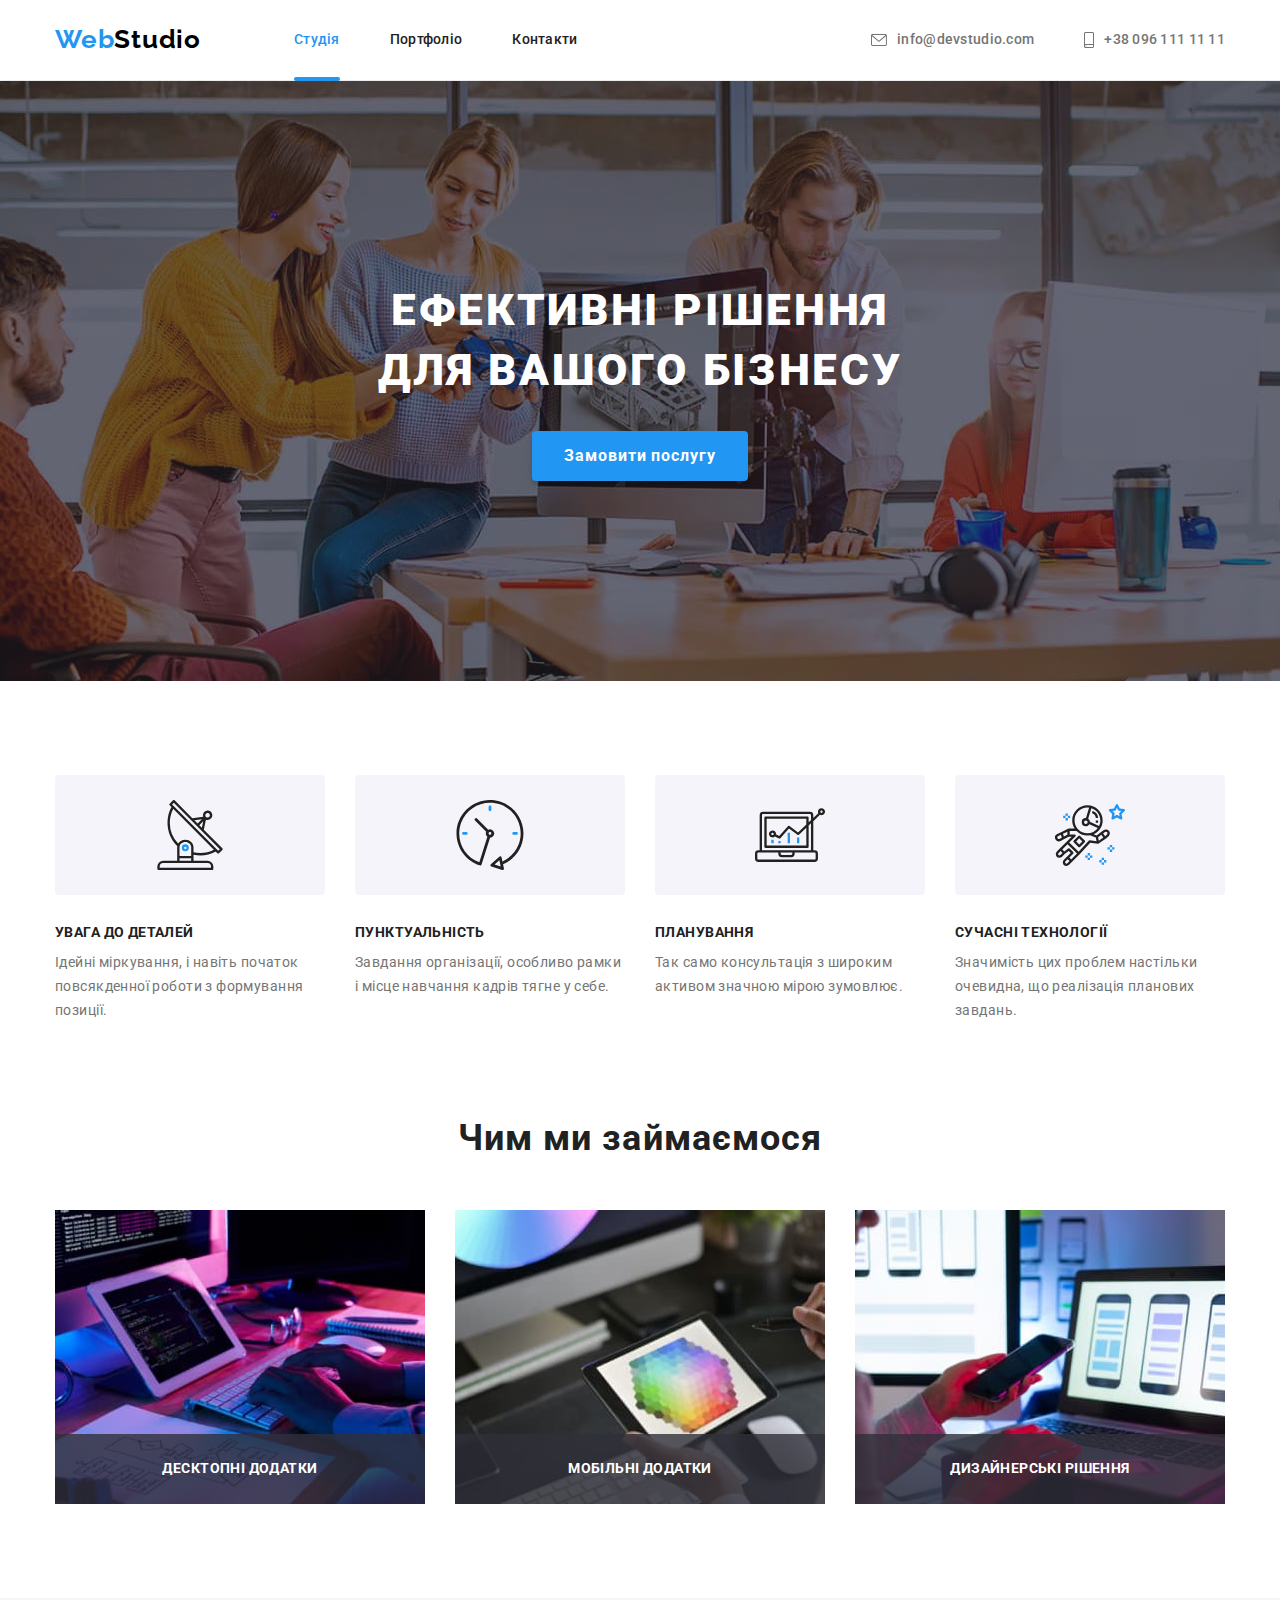
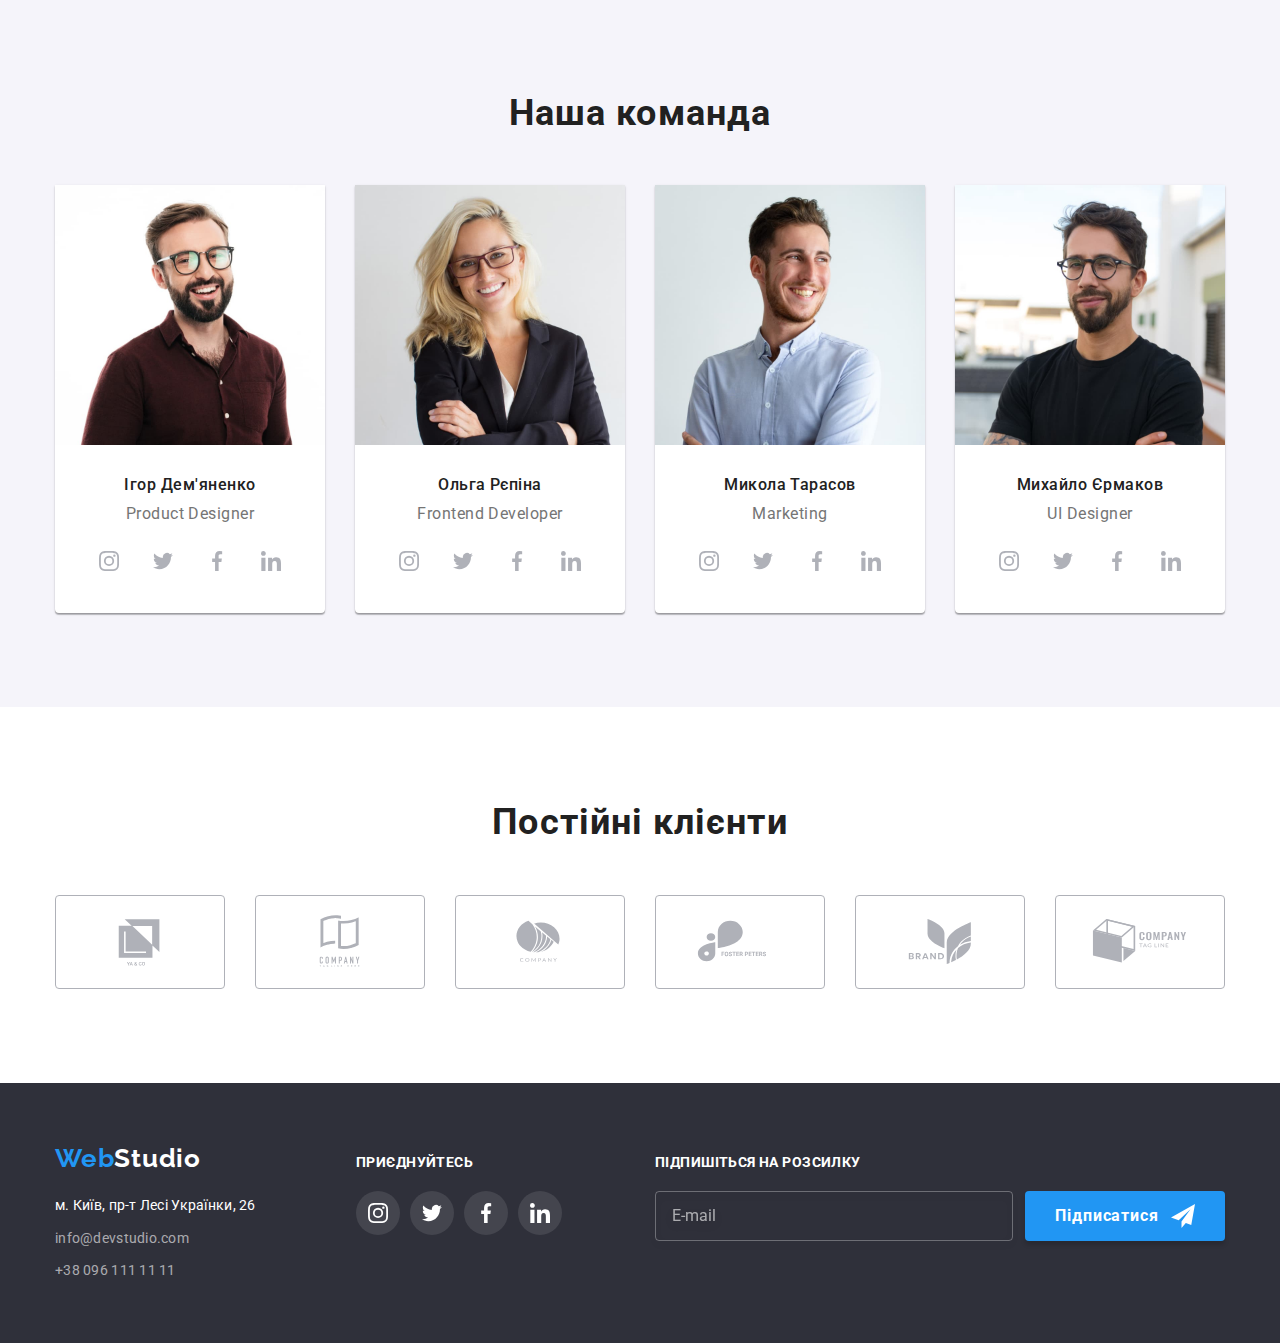
==== commit debb3834: "fixed BEM" ====
--- a/index.html
+++ b/index.html
@@ -69,7 +69,7 @@
       <!-- advantages -->
       <section class="section advantages">
         <div class="container">
-          <ul class="advantages__list list">
+          <ul class="advantages row list">
             <li class="advantages__item">
               <div class="advantages__icon-box">
                 <svg class="advantages__icon">
@@ -122,7 +122,7 @@
       <section class="section">
         <div class="container">
           <h2 class="section-title">Чим ми займаємося</h2>
-          <ul class="works list">
+          <ul class="row list">
             <li class="works__item">
               <img src="./images/work-1.jpg" class="works__img" alt="Studing" />
               <p class="works__title">Десктопні додатки</p>
@@ -148,7 +148,7 @@
       <section class="section team">
         <div class="container">
           <h2 class="section-title">Наша команда</h2>
-          <ul class="team__list list">
+          <ul class="team row list">
             <li class="team__item">
               <img class="teqm__img" src="./images/team-1.jpg" alt="Product Designer" />
               <div class="team__box">
@@ -305,44 +305,44 @@
       <section class="section clients">
         <div class="container">
           <h2 class="section-title">Постійні клієнти</h2>
-          <ul class="clients__list list">
+          <ul class="row list">
             <li class="clients__item">
-              <a class="clients__link">
+              <a href="" target="_blank" class="clients__link">
                 <svg class="clients__icon">
                   <use href="./images/icons.svg#icon-logo-1"></use>
                 </svg>
               </a>
             </li>
             <li class="clients__item">
-              <a class="clients__link">
+              <a href="" target="_blank" class="clients__link">
                 <svg class="clients__icon">
                   <use href="./images/icons.svg#icon-logo-2"></use>
                 </svg>
               </a>
             </li>
             <li class="clients__item">
-              <a class="clients__link">
+              <a href="" target="_blank" class="clients__link">
                 <svg class="clients__icon">
                   <use href="./images/icons.svg#icon-logo-3"></use>
                 </svg>
               </a>
             </li>
             <li class="clients__item">
-              <a class="clients__link">
+              <a href="" target="_blank" class="clients__link">
                 <svg class="clients__icon">
                   <use href="./images/icons.svg#icon-logo-4"></use>
                 </svg>
               </a>
             </li>
             <li class="clients__item">
-              <a class="clients__link">
+              <a href="" target="_blank" class="clients__link">
                 <svg class="clients__icon">
                   <use href="./images/icons.svg#icon-logo-5"></use>
                 </svg>
               </a>
             </li>
             <li class="clients__item">
-              <a class="clients__link">
+              <a href="" target="_blank" class="clients__link">
                 <svg class="clients__icon">
                   <use href="./images/icons.svg#icon-logo-6"></use>
                 </svg>
@@ -355,56 +355,63 @@
       <!-- Modal window -->
       <div class="backdrop backdrop--is-hidden" data-modal>
         <div class="popup">
-          <button data-modal-close class="close-btn btn-reset" type="button">
+          <button data-modal-close class="popup__close-btn btn-reset" type="button">
             <svg class="popup__close-icon">
               <use href="./images/icons.svg#icon-close"></use>
             </svg>
           </button>
-          <section class="section-form">
-            <h1 class="title">Залиште свої дані, ми вам передзвонимо</h1>
-            <form class="form" autocomplete="off">
+          <section class="popup__form">
+            <h1 class="popup__title">Залиште свої дані, ми вам передзвонимо</h1>
+            <form class="form-popup" autocomplete="off">
               <div role="group">
-                <div class="form-field">
-                  <label for="name" class="form-label">Ім'я</label>
-                  <input type="text" class="form-input" name="name" id="name" />
-                  <svg class="form-icon">
+                <div class="form-popup__field">
+                  <label for="name" class="form-popup__label">Ім'я</label>
+                  <input type="text" class="form-popup__input" name="name" id="name" />
+                  <svg class="form-popup__icon">
                     <use href="./images/icons.svg#icon-person"></use>
                   </svg>
                 </div>
-                <div class="form-field">
-                  <label for="phone" class="form-label">Телефон</label>
-                  <input type="tel" class="form-input" name="phone" id="phone" />
-                  <svg class="form-icon">
+                <div class="form-popup__field">
+                  <label for="phone" class="form-popup__label">Телефон</label>
+                  <input type="tel" class="form-popup__input" name="phone" id="phone" />
+                  <svg class="form-popup__icon">
                     <use href="./images/icons.svg#icon-email"></use>
                   </svg>
                 </div>
-                <div class="form-field">
-                  <label for="emeil" class="form-label">Пошта</label>
-                  <input type="email" class="form-input" name="emeil" id="emeil" />
-                  <svg class="form-icon">
+                <div class="form-popup__field">
+                  <label for="emeil" class="form-popup__label">Пошта</label>
+                  <input type="email" class="form-popup__input" name="emeil" id="emeil" />
+                  <svg class="form-popup__icon">
                     <use href="./images/icons.svg#icon-phone"></use>
                   </svg>
                 </div>
               </div>
-              <div class="form-field">
-                <label for="comment" class="form-label">Коментар</label>
+              <div class="form-popup__field">
+                <label for="comment" class="form-popup__label">Коментар</label>
                 <textarea
-                  class="comment"
+                  class="form-popup__comment"
                   name="comment"
                   placeholder="Введіть текст"
                   id="comment"
                 ></textarea>
               </div>
-              <div class="form-field field-checkbox">
-                <label class="form-label policy">
-                  <input type="checkbox" name="policy" value="policy" class="checkbox" />
-                  <span class="checkbox-icon"></span>
+              <div class="form-popup__field form-popup__field--checkbox">
+                <label class="form-popup__label form-popup__label--checkbox">
+                  <input
+                    class="form-popup__checkbox"
+                    type="checkbox"
+                    name="policy"
+                    value="policy"
+                  />
+                  <span class="form-popup__check-icon"></span>
                   Погоджуюся з розсилкою та приймаю&nbsp;
-                  <a href="/" class="policy-link">Умови договору</a>
+                  <a href="/" class="form-popup__link">Умови договору</a>
                 </label>
               </div>
 
-              <button type="submit" class="btn-reset button primary send-btn">Відправити</button>
+              <button type="submit" class="button button--primary form-popup__btn">
+                Відправити
+              </button>
             </form>
           </section>
         </div>
@@ -415,7 +422,7 @@
       <div class="container footer__container">
         <div class="footer__col-contact">
           <a class="logo logo--white" href="./index.html"
-            ><span class="logo-blue">Web</span>Studio</a
+            ><span class="logo--blue">Web</span>Studio</a
           >
           <address class="contact">
             <ul class="contact__list list">
--- a/css/main.min.css
+++ b/css/main.min.css
@@ -1 +1 @@
-body{background-color:#fff;color:#757575;margin:0;font-family:"Roboto",sans-serif}h1,h2,h3,h5,h6,p{margin-top:0;margin-bottom:0}ol,ul{margin:0;padding-left:0}address{font-style:normal}img{display:block}:active,:hover,:focus{outline:0;outline-offset:0}.list{list-style:none}.link{text-decoration:none}.container{width:100%;max-width:1200px;margin-left:auto;margin-right:auto;padding-left:15px;padding-right:15px}.section{padding:94px 0}.section-title{margin-bottom:50px;color:#212121;font-weight:700;font-size:36px;line-height:1.2;text-align:center;letter-spacing:.03em}.logo{align-self:center;font-family:"Raleway",sans-serif;color:#000;font-weight:700;font-size:26px;line-height:1.2;letter-spacing:.03em;text-decoration:none}.logo--blue{color:#2196f3}.logo--white{display:block;margin-bottom:20px;color:#fff}.button{font-family:inherit;border:none;border-radius:4px;font-size:16px;letter-spacing:.06em;cursor:pointer;transition:background-color 250ms cubic-bezier(0.4, 0, 0.2, 1),color 250ms cubic-bezier(0.4, 0, 0.2, 1)}.button--primary{padding:10px 32px;background-color:#2196f3;color:#fff;font-weight:700;line-height:1.87;box-shadow:0px 4px 4px rgba(0,0,0,.15);transition:background-color 250ms cubic-bezier(0.4, 0, 0.2, 1)}.button--primary:hover,.button--primary:focus{background-color:#188ce8}.social{display:flex;align-items:center;justify-content:center;gap:10px}.social__team{padding:0 32px}.social__icon{width:20px;height:20px;fill:currentColor}.social__link{display:flex;align-items:center;justify-content:center;color:#afb1b8;width:44px;height:44px;border-radius:50%;transition:background-color 250ms cubic-bezier(0.4, 0, 0.2, 1),color 250ms cubic-bezier(0.4, 0, 0.2, 1)}.social__link--dark{color:#fff;background-color:rgba(255,255,255,.1)}.social__link:hover,.social__link:focus{background-color:#2196f3;color:#fff}.header{border-bottom:1px solid #ececec}.header__container{display:flex;align-items:center;justify-content:space-between}.header__nav{display:flex}.header__site-nav{display:flex;margin-left:93px}.header__item:not(:last-child){margin-right:50px}.header-contacts{display:flex}.header-contacts__item+.header-contacts__item{margin-left:50px}.header-contacts__link{display:flex;align-items:center;color:#757575;font-weight:500;font-style:normal;font-size:14px;line-height:1.14;letter-spacing:.02em;text-decoration:none;transition:color 250ms cubic-bezier(0.4, 0, 0.2, 1)}.header-contacts__link:hover,.header-contacts__link:focus{color:#2196f3}.header-contacts__icon{margin-right:10px;fill:currentColor}.header-contacts__icon--smartphone{width:10px;height:16px}.header-contacts__icon--meil{width:16px;height:12px}.navigation{display:flex}.navigation__list{display:flex;margin-left:93px}.navigation__item:not(:last-child){margin-right:50px}.navigation__link{position:relative;display:block;padding:32px 0;color:#212121;font-style:normal;font-weight:500;font-size:14px;line-height:1.14;letter-spacing:.02em;text-decoration:none;transition:color 250ms cubic-bezier(0.4, 0, 0.2, 1)}.navigation__link:hover,.navigation__link:focus,.navigation__link--current{color:#2196f3}.navigation__link--current::after{position:absolute;display:block;content:"";bottom:-1px;height:4px;background-color:#2196f3;border-radius:2px;width:100%;transform:scale(1);transition:transform 250ms cubic-bezier(0.4, 0, 0.2, 1)}.hero__overlay{display:flex;align-items:center;padding:0;height:600px;max-width:1600px;margin-left:auto;margin-right:auto;background-color:#c4c4c4;background-image:linear-gradient(to right, rgba(47, 48, 58, 0.4), rgba(47, 48, 58, 0.4)),url("../images/hero-img.jpg");background-repeat:no-repeat;background-position:center;background-size:cover;text-align:center}.hero__title{margin-top:0;margin-bottom:30px;color:#fff;font-weight:900;font-size:44px;line-height:1.36;letter-spacing:.06em;text-transform:uppercase}.advantages{display:flex;padding-bottom:0}.advantages__list{display:flex}.advantages__item{width:calc((100% - 90px)/4)}.advantages__item:not(:last-child){margin-right:30px}.advantages__icon-box{display:flex;align-items:center;justify-content:center;height:120px;width:100%;background-color:#f5f4fa;margin-bottom:30px;border-radius:4px}.advantages__icon{width:70px;height:70px}.advantages__title{color:#212121;font-weight:700;font-size:14px;line-height:1.14;letter-spacing:.03em;text-transform:uppercase;margin-bottom:10px}.advantages__text{font-weight:400;font-size:14px;line-height:1.71;letter-spacing:.03em}.advantages .item{width:270px}.advantages .item:not(:last-child){margin-right:30px}.works{display:flex;gap:30px}.works__item{position:relative;display:flex;width:calc((100% - 60px)/3)}.works__img{width:100%}.works__title{position:absolute;bottom:0;left:0;display:flex;align-items:center;justify-content:center;width:100%;height:70px;background:rgba(47,48,58,.8);font-weight:700;font-size:14px;line-height:1.14;text-align:center;letter-spacing:.03em;text-transform:uppercase;color:#fff}.team{background-color:#f5f4fa}.team__list{display:flex;gap:30px}.team__item{display:flex;flex-direction:column;width:calc((100% - 90px)/4);background-color:#fff;box-shadow:0px 1px 3px rgba(0,0,0,.12),0px 1px 1px rgba(0,0,0,.14),0px 2px 1px rgba(0,0,0,.2);border-radius:0px 0px 4px 4px}.team__img{width:100%;display:block}.team__box{padding-top:30px;padding-bottom:30px}.team__name{color:#212121;font-weight:500;font-size:16px;line-height:1.2;text-align:center;letter-spacing:.03em;margin-bottom:10px}.team__job{margin-bottom:16px;font-size:16px;line-height:1.2;text-align:center;letter-spacing:.03em}.clients__list{display:flex;gap:30px}.clients__item{width:calc((100% - 150px)/6)}.clients__icon{width:106px;height:60px;fill:currentColor}.clients__link{display:flex;align-items:center;justify-content:center;color:#afb1b8;padding:16px 0;border:1px solid #afb1b8;border-radius:4px;transition:border 250ms cubic-bezier(0.4, 0, 0.2, 1),color 250ms cubic-bezier(0.4, 0, 0.2, 1)}.clients__link:hover,.clients__link:focus{border:1px solid #2196f3;color:#2196f3}.contact__list{display:flex;flex-direction:column;width:231px}.contact__item:not(:last-child){margin-bottom:9px}.contact__link{color:rgba(255,255,255,.6);font-style:normal;font-size:14px;line-height:1.14;letter-spacing:.02em;text-decoration:none;transition:color 250ms cubic-bezier(0.4, 0, 0.2, 1)}.contact__link--white{color:#fff}.contact__link:hover,.contact__link:focus{color:#2196f3}.footer{background:#2f303a;padding:60px 0}.footer__container{display:flex}.footer__col-contact{margin-right:70px}.footer__col-social{margin-right:93px}.footer__title{margin-bottom:20px;padding-top:12px;color:#fff;font-weight:700;font-size:14px;line-height:1.14;letter-spacing:.03em;text-transform:uppercase}.footer__col-mailing{display:flex;flex-direction:column;width:100%}.form-footer__input{margin:0;padding:15px 16px 15px 16px;height:50px;width:100%;margin-right:12px;color:#fff;background-color:rgba(0,0,0,0);font:inherit;border:1px solid rgba(255,255,255,.3);filter:drop-shadow(0px 4px 4px rgba(0, 0, 0, 0.15));border-radius:4px;transition:border 250ms cubic-bezier(0.4, 0, 0.2, 1)}.form-footer__input:focus{border:1px solid #2196f3}.footer-container{display:flex}.col-contact{margin-right:70px}.title-footer{margin-bottom:20px;padding-top:12px;color:#fff;font-weight:700;font-size:14px;line-height:1.14;letter-spacing:.03em;text-transform:uppercase}.col-mailing{display:flex;flex-direction:column;width:100%}.form-footer{display:flex;align-items:flex-end}.input-footer{margin:0;padding:15px 16px 15px 16px;height:50px;width:100%;margin-right:12px;color:#fff;background-color:rgba(0,0,0,0);font:inherit;border:1px solid rgba(255,255,255,.3);filter:drop-shadow(0px 4px 4px rgba(0, 0, 0, 0.15));border-radius:4px;transition:border 250ms cubic-bezier(0.4, 0, 0.2, 1)}.input-footer:focus{border:1px solid #2196f3}.input-footer::placeholder{color:rgba(255,255,255,.6)}.footer-field{display:flex;flex-direction:column;width:calc(100% - 212px);margin-right:12px}.button.footer-btn{padding:0 28px;height:50px;width:200px;display:flex;align-items:center;justify-content:center;line-height:1.87}.icon-send{margin-left:12px;width:24px;height:24px;fill:#fff}.form-footer{display:flex;align-items:flex-end}.form-footer__field{display:flex;flex-direction:column;width:calc(100% - 212px);margin-right:12px}.form-footer__input:focus{border:1px solid #2196f3}.form-footer__input::placeholder{color:rgba(255,255,255,.6)}.form-footer__btn{padding:0 28px;height:50px;width:200px;display:flex;align-items:center;justify-content:center;line-height:1.87}.form-footer__icon{margin-left:12px;width:24px;height:24px;fill:#fff}.input-footer{cursor:pointer;margin:0;padding:15px 16px 15px 16px;height:50px;width:100%;margin-right:12px;color:#fff;background-color:rgba(0,0,0,0);font:inherit;border:1px solid rgba(255,255,255,.3);filter:drop-shadow(0px 4px 4px rgba(0, 0, 0, 0.15));border-radius:4px;transition:border 250ms cubic-bezier(0.4, 0, 0.2, 1)}.input-footer:focus{border:1px solid #2196f3}.input-footer::placeholder{color:rgba(255,255,255,.6)}.footer-field{display:flex;flex-direction:column;width:calc(100% - 212px);margin-right:12px}.button.footer-btn{padding:0 28px;height:50px;width:200px;display:flex;align-items:center;justify-content:center;line-height:1.87}.icon-send{margin-left:12px;width:24px;height:24px;fill:#fff}.backdrop{position:fixed;top:0;left:0;width:100%;height:100%;background-color:rgba(0,0,0,.2);opacity:1;transition:opacity 250ms}.backdrop--is-hidden{opacity:0;pointer-events:none;visibility:hidden}.popup{position:absolute;top:50%;left:50%;min-width:528px;min-height:581px;background-color:var(--white-color);box-shadow:0px 1px 3px rgba(0,0,0,.12),0px 1px 1px rgba(0,0,0,.14),0px 2px 1px rgba(0,0,0,.2);border-radius:4px;transform:translate(-50%, -50%) scale(1);transition:transform 250ms var(--timing-function)}.backdrop--is-hidden .popup{transform:translate(-50%, -50%) scale(0.9)}.popup__close-icon{position:absolute;right:8px;top:8px;width:30px;height:30px;cursor:pointer;border:1px solid rgba(0,0,0,.1);border-radius:50%;background-color:var(--white-color);color:#000;transition:color 250ms var(--timing-function)}.popup__close-icon:hover{color:var(--accent-color)}.backdrop.is-hidden{opacity:0;pointer-events:none;visibility:hidden}.backdrop.is-hidden .modal{transform:translate(-50%, -50%) scale(0.9)}.close-btn{position:absolute;right:8px;top:8px;width:30px;height:30px;cursor:pointer;border:1px solid rgba(0,0,0,.1);border-radius:50%;background-color:var(--white-color);color:#000;transition:color 250ms var(--timing-function)}.close-btn:hover{color:var(--accent-color)}.modal .icon-close{width:11px;height:11px;fill:currentColor}.section-form{padding:40px}.section-form .title{display:block;margin-bottom:12px;font-weight:700;font-size:20px;line-height:1.15;text-align:center;letter-spacing:.03em;color:var(--title-text-color)}.form-field{position:relative;display:flex;flex-direction:column;margin-bottom:10px}.form-label{margin-bottom:4px;font-size:12px;line-height:1.17;letter-spacing:.01em;color:var(--primary-text-color)}.form-label.policy{display:flex;margin-bottom:0;align-items:center;font-size:14px;line-height:1.71;letter-spacing:.03em;color:var(--primary-text-color)}.checkbox{position:absolute;white-space:nowrap;width:1px;height:1px;overflow:hidden;border:0;padding:0;clip:rect(0 0 0 0);clip-path:inset(50%);margin:-1px}.checkbox:checked+.checkbox-icon{background-color:var(--accent-color);background-image:url("../images/icon-check.svg");background-size:contain;background-origin:border-box;border-color:var(--accent-color)}.checkbox-icon{display:inline-block;width:16px;height:15px;border:2px solid var(--title-text-color);border-radius:2px;margin-right:9px}.policy-link{color:var(--accent-color)}.policy-link:hover{text-decoration:none}.form-input{cursor:pointer;margin:0;padding:14px 15px 14px 42px;font:inherit;border:1px solid rgba(33,33,33,.2);border-radius:4px;height:40px;width:100%;transition:border 250ms var(--timing-function)}.form-input:focus{border:1px solid var(--accent-color)}.form-icon{position:absolute;bottom:20px;left:15px;width:18px;height:18px;fill:var(--title-text-color);transform:translateY(50%);transition:fill 250ms var(--timing-function)}.form-input:focus+.form-icon{fill:var(--accent-color)}.comment{margin:0;padding:12px 16px 12px 16px;font:inherit;border:1px solid rgba(33,33,33,.2);border-radius:4px;height:120px;width:100%;resize:none;transition:border 250ms var(--timing-function)}.comment:focus{border:1px solid var(--accent-color)}.comment::placeholder{font-size:12px;line-height:1.17;letter-spacing:.01em;color:rgba(117,117,117,.5)}.field-checkbox{flex-direction:row;justify-content:center;margin-top:20px;margin-bottom:30px}.send-btn{display:block;margin-left:auto;margin-right:auto}/*# sourceMappingURL=main.min.css.map */+body{background-color:#fff;color:#757575;margin:0;font-family:"Roboto",sans-serif}h1,h2,h3,h5,h6,p{margin-top:0;margin-bottom:0}ol,ul{margin:0;padding-left:0}address{font-style:normal}img{display:block}:active,:hover,:focus{outline:0;outline-offset:0}.list{list-style:none}.link{text-decoration:none}.container{width:100%;max-width:1200px;margin-left:auto;margin-right:auto;padding-left:15px;padding-right:15px}.section{padding:94px 0}.row{display:flex;gap:30px}.section-title{margin-bottom:50px;color:#212121;font-weight:700;font-size:36px;line-height:1.2;text-align:center;letter-spacing:.03em}.logo{align-self:center;font-family:"Raleway",sans-serif;color:#000;font-weight:700;font-size:26px;line-height:1.2;letter-spacing:.03em;text-decoration:none}.logo--blue{color:#2196f3}.logo--white{display:block;margin-bottom:20px;color:#fff}.button{font-family:inherit;border:none;border-radius:4px;font-size:16px;letter-spacing:.06em;cursor:pointer;transition:background-color 250ms cubic-bezier(0.4, 0, 0.2, 1),color 250ms cubic-bezier(0.4, 0, 0.2, 1)}.button--primary{padding:10px 32px;background-color:#2196f3;color:#fff;font-weight:700;line-height:1.87;box-shadow:0px 4px 4px rgba(0,0,0,.15);transition:background-color 250ms cubic-bezier(0.4, 0, 0.2, 1)}.button--primary:hover,.button--primary:focus{background-color:#188ce8}.button__tab{font-family:inherit;border:none;border-radius:4px;font-size:16px;letter-spacing:.06em;cursor:pointer;transition:background-color 250ms,color 250ms cubic-bezier(0.4, 0, 0.2, 1);padding:6px 22px;background-color:#f5f4fa;color:#212121;font-weight:500;line-height:1.6;transition:background-color 250ms cubic-bezier(0.4, 0, 0.2, 1),color 250ms cubic-bezier(0.4, 0, 0.2, 1),box-shadow 250ms cubic-bezier(0.4, 0, 0.2, 1)}.button__tab:hover,.button__tab:focus,.button__tab--active{background-color:#2196f3;color:#fff;box-shadow:0px 3px 1px rgba(0,0,0,.1),0px 1px 2px rgba(0,0,0,.08),0px 2px 2px rgba(0,0,0,.12)}.social{display:flex;align-items:center;justify-content:center;gap:10px}.social__team{padding:0 32px}.social__icon{width:20px;height:20px;fill:currentColor}.social__link{display:flex;align-items:center;justify-content:center;color:#afb1b8;width:44px;height:44px;border-radius:50%;transition:background-color 250ms cubic-bezier(0.4, 0, 0.2, 1),color 250ms cubic-bezier(0.4, 0, 0.2, 1)}.social__link--dark{color:#fff;background-color:rgba(255,255,255,.1)}.social__link:hover,.social__link:focus{background-color:#2196f3;color:#fff}.header{border-bottom:1px solid #ececec}.header__container{display:flex;align-items:center;justify-content:space-between}.header__nav{display:flex}.header__site-nav{display:flex;margin-left:93px}.header__item:not(:last-child){margin-right:50px}.header-contacts{display:flex}.header-contacts__item+.header-contacts__item{margin-left:50px}.header-contacts__link{display:flex;align-items:center;color:#757575;font-weight:500;font-style:normal;font-size:14px;line-height:1.14;letter-spacing:.02em;text-decoration:none;transition:color 250ms cubic-bezier(0.4, 0, 0.2, 1)}.header-contacts__link:hover,.header-contacts__link:focus{color:#2196f3}.header-contacts__icon{margin-right:10px;fill:currentColor}.header-contacts__icon--smartphone{width:10px;height:16px}.header-contacts__icon--meil{width:16px;height:12px}.navigation{display:flex}.navigation__list{display:flex;margin-left:93px}.navigation__item:not(:last-child){margin-right:50px}.navigation__link{position:relative;display:block;padding:32px 0;color:#212121;font-style:normal;font-weight:500;font-size:14px;line-height:1.14;letter-spacing:.02em;text-decoration:none;transition:color 250ms cubic-bezier(0.4, 0, 0.2, 1)}.navigation__link:hover,.navigation__link:focus,.navigation__link--current{color:#2196f3}.navigation__link--current::after{position:absolute;display:block;content:"";bottom:-1px;height:4px;background-color:#2196f3;border-radius:2px;width:100%;transform:scale(1);transition:transform 250ms cubic-bezier(0.4, 0, 0.2, 1)}.hero__overlay{display:flex;align-items:center;padding:0;height:600px;max-width:1600px;margin-left:auto;margin-right:auto;background-color:#c4c4c4;background-image:linear-gradient(to right, rgba(47, 48, 58, 0.4), rgba(47, 48, 58, 0.4)),url("../images/hero-img.jpg");background-repeat:no-repeat;background-position:center;background-size:cover;text-align:center}.hero__title{margin-top:0;margin-bottom:30px;color:#fff;font-weight:900;font-size:44px;line-height:1.36;letter-spacing:.06em;text-transform:uppercase}.advantages{padding-bottom:0}.advantages__item{width:calc((100% - 90px)/4)}.advantages__icon-box{display:flex;align-items:center;justify-content:center;height:120px;width:100%;background-color:#f5f4fa;margin-bottom:30px;border-radius:4px}.advantages__icon{width:70px;height:70px}.advantages__title{color:#212121;font-weight:700;font-size:14px;line-height:1.14;letter-spacing:.03em;text-transform:uppercase;margin-bottom:10px}.advantages__text{font-weight:400;font-size:14px;line-height:1.71;letter-spacing:.03em}.advantages .item{width:270px}.advantages .item:not(:last-child){margin-right:30px}.works__item{position:relative;display:flex;width:calc((100% - 60px)/3)}.works__img{width:100%}.works__title{position:absolute;bottom:0;left:0;display:flex;align-items:center;justify-content:center;width:100%;height:70px;background:rgba(47,48,58,.8);font-weight:700;font-size:14px;line-height:1.14;text-align:center;letter-spacing:.03em;text-transform:uppercase;color:#fff}.team{background-color:#f5f4fa}.team__item{display:flex;flex-direction:column;width:calc((100% - 90px)/4);background-color:#fff;box-shadow:0px 1px 3px rgba(0,0,0,.12),0px 1px 1px rgba(0,0,0,.14),0px 2px 1px rgba(0,0,0,.2);border-radius:0px 0px 4px 4px}.team__img{width:100%;display:block}.team__box{padding-top:30px;padding-bottom:30px}.team__name{color:#212121;font-weight:500;font-size:16px;line-height:1.2;text-align:center;letter-spacing:.03em;margin-bottom:10px}.team__job{margin-bottom:16px;font-size:16px;line-height:1.2;text-align:center;letter-spacing:.03em}.clients__item{width:calc((100% - 150px)/6)}.clients__icon{width:106px;height:60px;fill:currentColor}.clients__link{display:flex;align-items:center;justify-content:center;color:#afb1b8;padding:16px 0;border:1px solid #afb1b8;border-radius:4px;transition:border 250ms cubic-bezier(0.4, 0, 0.2, 1),color 250ms cubic-bezier(0.4, 0, 0.2, 1)}.clients__link:hover,.clients__link:focus{border:1px solid #2196f3;color:#2196f3}.contact__list{display:flex;flex-direction:column;width:231px}.contact__item:not(:last-child){margin-bottom:9px}.contact__link{color:rgba(255,255,255,.6);font-style:normal;font-size:14px;line-height:1.7;letter-spacing:.02em;text-decoration:none;transition:color 250ms cubic-bezier(0.4, 0, 0.2, 1)}.contact__link--white{color:#fff}.contact__link:hover,.contact__link:focus{color:#2196f3}.footer{background:#2f303a;padding:60px 0}.footer__container{display:flex}.footer__col-contact{margin-right:70px}.footer__col-social{margin-right:93px}.footer__title{margin-bottom:20px;padding-top:12px;color:#fff;font-weight:700;font-size:14px;line-height:1.14;letter-spacing:.03em;text-transform:uppercase}.footer__col-mailing{display:flex;flex-direction:column;width:100%}.form-footer__input{margin:0;padding:15px 16px 15px 16px;height:50px;width:100%;margin-right:12px;color:#fff;background-color:rgba(0,0,0,0);font:inherit;border:1px solid rgba(255,255,255,.3);filter:drop-shadow(0px 4px 4px rgba(0, 0, 0, 0.15));border-radius:4px;transition:border 250ms cubic-bezier(0.4, 0, 0.2, 1)}.form-footer__input:focus{border:1px solid #2196f3}.footer-container{display:flex}.col-contact{margin-right:70px}.title-footer{margin-bottom:20px;padding-top:12px;color:#fff;font-weight:700;font-size:14px;line-height:1.14;letter-spacing:.03em;text-transform:uppercase}.col-mailing{display:flex;flex-direction:column;width:100%}.form-footer{display:flex;align-items:flex-end}.input-footer{margin:0;padding:15px 16px 15px 16px;height:50px;width:100%;margin-right:12px;color:#fff;background-color:rgba(0,0,0,0);font:inherit;border:1px solid rgba(255,255,255,.3);filter:drop-shadow(0px 4px 4px rgba(0, 0, 0, 0.15));border-radius:4px;transition:border 250ms cubic-bezier(0.4, 0, 0.2, 1)}.input-footer:focus{border:1px solid #2196f3}.input-footer::placeholder{color:rgba(255,255,255,.6)}.footer-field{display:flex;flex-direction:column;width:calc(100% - 212px);margin-right:12px}.button.footer-btn{padding:0 28px;height:50px;width:200px;display:flex;align-items:center;justify-content:center;line-height:1.87}.icon-send{margin-left:12px;width:24px;height:24px;fill:#fff}.form-footer{display:flex;align-items:flex-end}.form-footer__field{display:flex;flex-direction:column;width:calc(100% - 212px);margin-right:12px}.form-footer__input:focus{border:1px solid #2196f3}.form-footer__input::placeholder{color:rgba(255,255,255,.6)}.form-footer__btn{padding:0 28px;height:50px;width:200px;display:flex;align-items:center;justify-content:center;line-height:1.87}.form-footer__icon{margin-left:12px;width:24px;height:24px;fill:#fff}.input-footer{cursor:pointer;margin:0;padding:15px 16px 15px 16px;height:50px;width:100%;margin-right:12px;color:#fff;background-color:rgba(0,0,0,0);font:inherit;border:1px solid rgba(255,255,255,.3);filter:drop-shadow(0px 4px 4px rgba(0, 0, 0, 0.15));border-radius:4px;transition:border 250ms cubic-bezier(0.4, 0, 0.2, 1)}.input-footer:focus{border:1px solid #2196f3}.input-footer::placeholder{color:rgba(255,255,255,.6)}.footer-field{display:flex;flex-direction:column;width:calc(100% - 212px);margin-right:12px}.button.footer-btn{padding:0 28px;height:50px;width:200px;display:flex;align-items:center;justify-content:center;line-height:1.87}.icon-send{margin-left:12px;width:24px;height:24px;fill:#fff}.backdrop{position:fixed;top:0;left:0;width:100%;height:100%;background-color:rgba(0,0,0,.2);opacity:1;transition:opacity 250ms cubic-bezier(0.4, 0, 0.2, 1),visibility 250ms cubic-bezier(0.4, 0, 0.2, 1)}.backdrop--is-hidden{opacity:0;pointer-events:none;visibility:hidden}.popup{position:absolute;top:50%;left:50%;min-width:528px;min-height:581px;background-color:#fff;box-shadow:0px 1px 3px rgba(0,0,0,.12),0px 1px 1px rgba(0,0,0,.14),0px 2px 1px rgba(0,0,0,.2);border-radius:4px;transform:translate(-50%, -50%) scale(1);transition:transform 250ms cubic-bezier(0.4, 0, 0.2, 1)}.backdrop--is-hidden .popup{transform:translate(-50%, -50%) scale(0.7)}.popup__close-icon{width:11px;height:11px;fill:currentColor}.popup__form{padding:40px}.popup__title{display:block;margin-bottom:12px;font-weight:700;font-size:20px;line-height:1.15;text-align:center;letter-spacing:.03em;color:#212121}.popup__close-btn{position:absolute;right:8px;top:8px;width:30px;height:30px;cursor:pointer;border:1px solid rgba(0,0,0,.1);border-radius:50%;background-color:#fff;color:#000;transition:color 250ms cubic-bezier(0.4, 0, 0.2, 1)}.popup__close-btn:hover{color:#2196f3}.form-popup__checkbox{position:absolute;white-space:nowrap;width:1px;height:1px;overflow:hidden;border:0;padding:0;clip:rect(0 0 0 0);clip-path:inset(50%);margin:-1px}.form-popup__btn{display:block;margin-left:auto;margin-right:auto}.form-popup__field{position:relative;display:flex;flex-direction:column;margin-bottom:10px}.form-popup__field--checkbox{flex-direction:row;justify-content:center;margin-top:20px;margin-bottom:30px}.form-popup__label{margin-bottom:4px;font-size:12px;line-height:1.17;letter-spacing:.01em;color:#757575}.form-popup__label--checkbox{display:flex;margin-bottom:0;align-items:center;font-size:14px;line-height:1.71;letter-spacing:.03em;color:#757575}.form-popup__input{cursor:pointer;margin:0;padding:14px 15px 14px 42px;font:inherit;border:1px solid rgba(33,33,33,.2);border-radius:4px;height:40px;width:100%;font-size:12px;line-height:1.17;transition:border 250ms cubic-bezier(0.4, 0, 0.2, 1)}.form-popup__input:focus{border:1px solid #2196f3}.form-popup__icon{position:absolute;bottom:20px;left:15px;width:18px;height:18px;fill:#212121;transform:translateY(50%);transition:fill 250ms cubic-bezier(0.4, 0, 0.2, 1)}.form-popup__input:focus .form-popup__icon{fill:#2196f3}.form-popup__comment{margin:0;padding:12px 16px 12px 16px;font-size:12px;line-height:1.17;letter-spacing:.01em;border:1px solid rgba(33,33,33,.2);border-radius:4px;height:120px;width:100%;resize:none;transition:border 250ms cubic-bezier(0.4, 0, 0.2, 1)}.form-popup__comment:focus{border:1px solid cubic-bezier(0.4, 0, 0.2, 1)}.form-popup__comment::placeholder{font-size:12px;line-height:1.17;letter-spacing:.01em;color:rgba(117,117,117,.5)}.form-popup__link{color:#2196f3}.form-popup__link:hover{text-decoration:none}.form-popup__check-icon{display:inline-block;width:16px;height:15px;border:2px solid #212121;border-radius:2px;margin-right:9px}.form-popup__checkbox:checked+.form-popup__check-icon{background-color:#2196f3;background-image:url("../images/icon-check.svg");background-size:contain;background-origin:border-box;border-color:#2196f3}.filter{display:flex;justify-content:center;margin-bottom:50px;gap:8px}.portfolio{display:flex;flex-wrap:wrap;gap:30px}.portfolio__thumb{position:relative;display:flex;overflow:hidden}.portfolio__info-box{padding:20px 24px;border:1px solid #eee;border-top:none}.portfolio__title{margin-bottom:4px;color:#212121;font-weight:700;font-size:18px;line-height:2;letter-spacing:.06em}.portfolio__type{font-size:16px;line-height:1.88;letter-spacing:.03em;line-height:1.87}.portfolio__item{width:calc((100% - 60px)/3);transition:box-shadow 250ms cubic-bezier(0.4, 0, 0.2, 1),color 250ms cubic-bezier(0.4, 0, 0.2, 1)}.portfolio__item:hover{box-shadow:0px 1px 1px rgba(0,0,0,.12),0px 4px 4px rgba(0,0,0,.06),1px 4px 6px rgba(0,0,0,.16)}.portfolio__item img{width:100%}.portfolio__description{position:absolute;display:flex;align-items:center;justify-content:center;padding:0 24px;width:100%;height:100%;top:50%;left:50%;background:rgba(33,150,243,.9);transform:translate(-50%, 100%);font-size:18px;line-height:1.56;letter-spacing:.03em;color:#fff;transition:transform 250ms cubic-bezier(0.4, 0, 0.2, 1)}.portfolio__item:hover .portfolio__description{transform:translate(-50%, -50%)}/*# sourceMappingURL=main.min.css.map */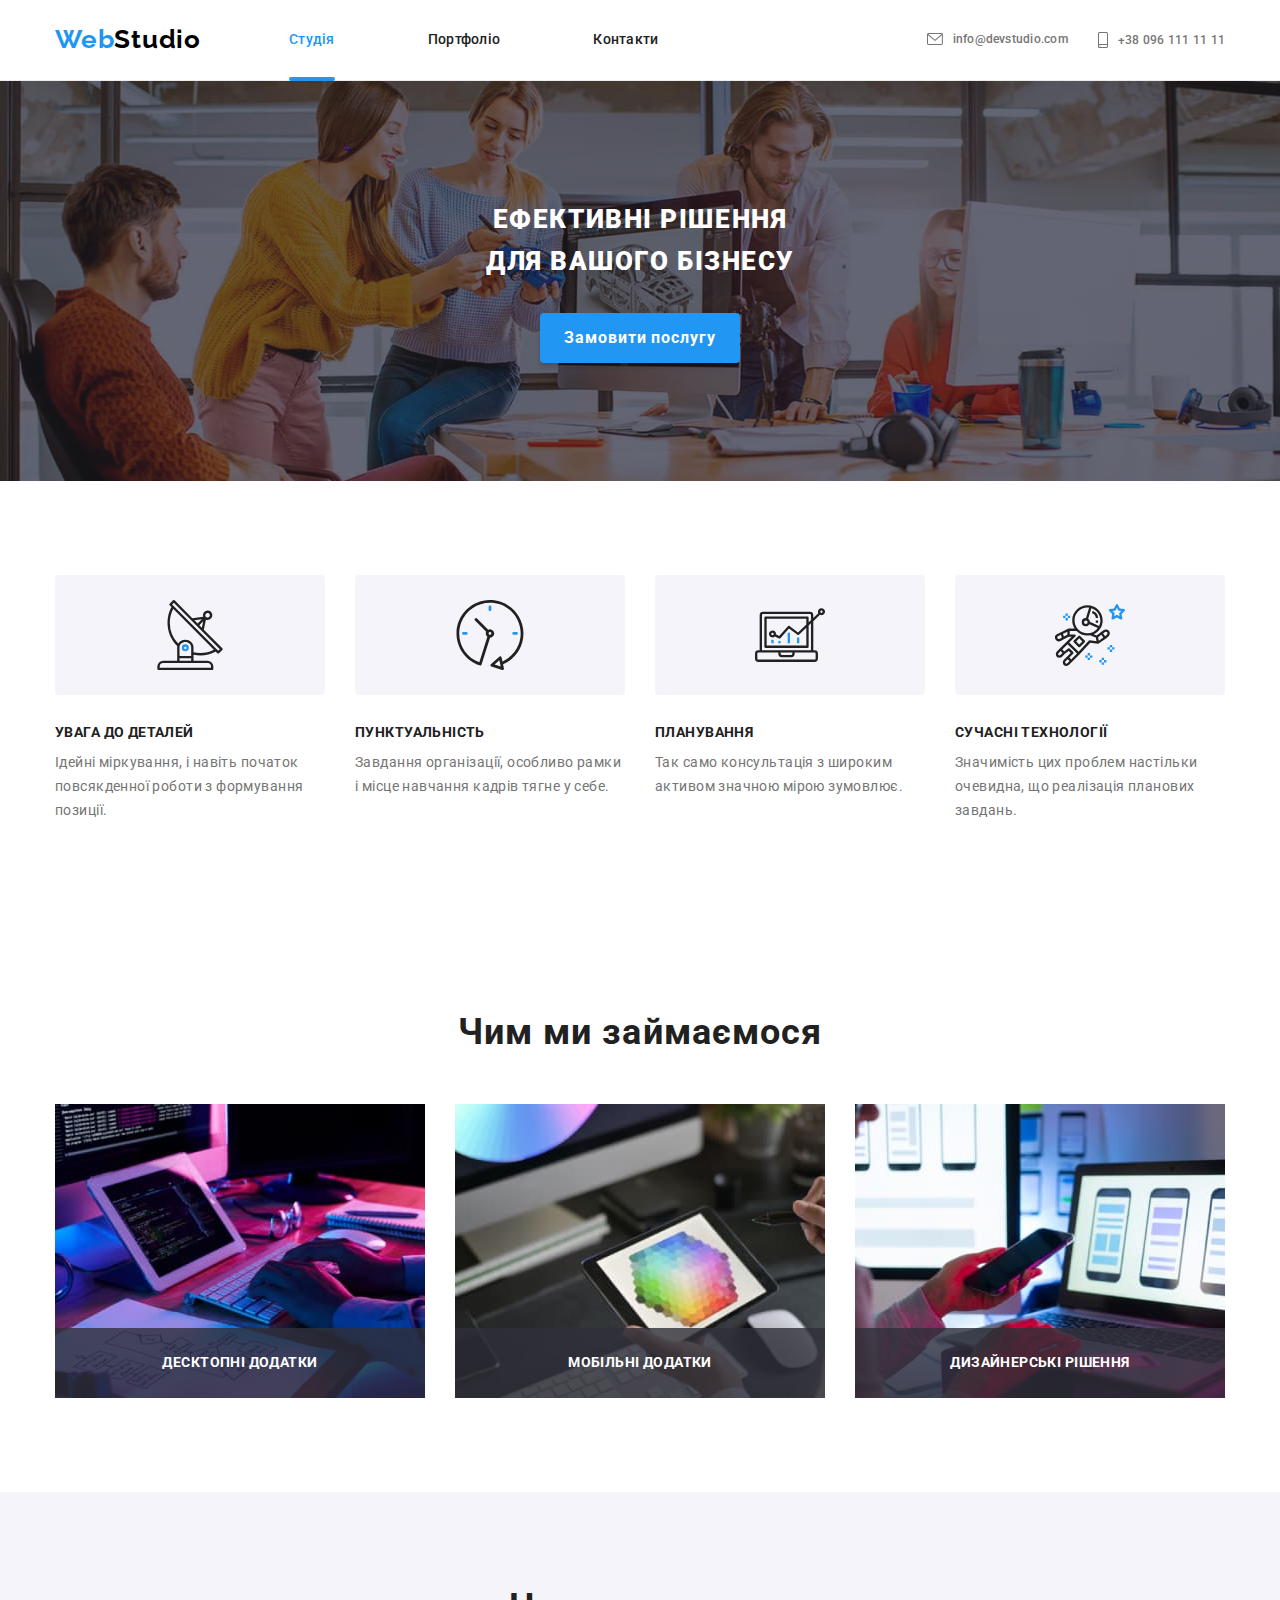
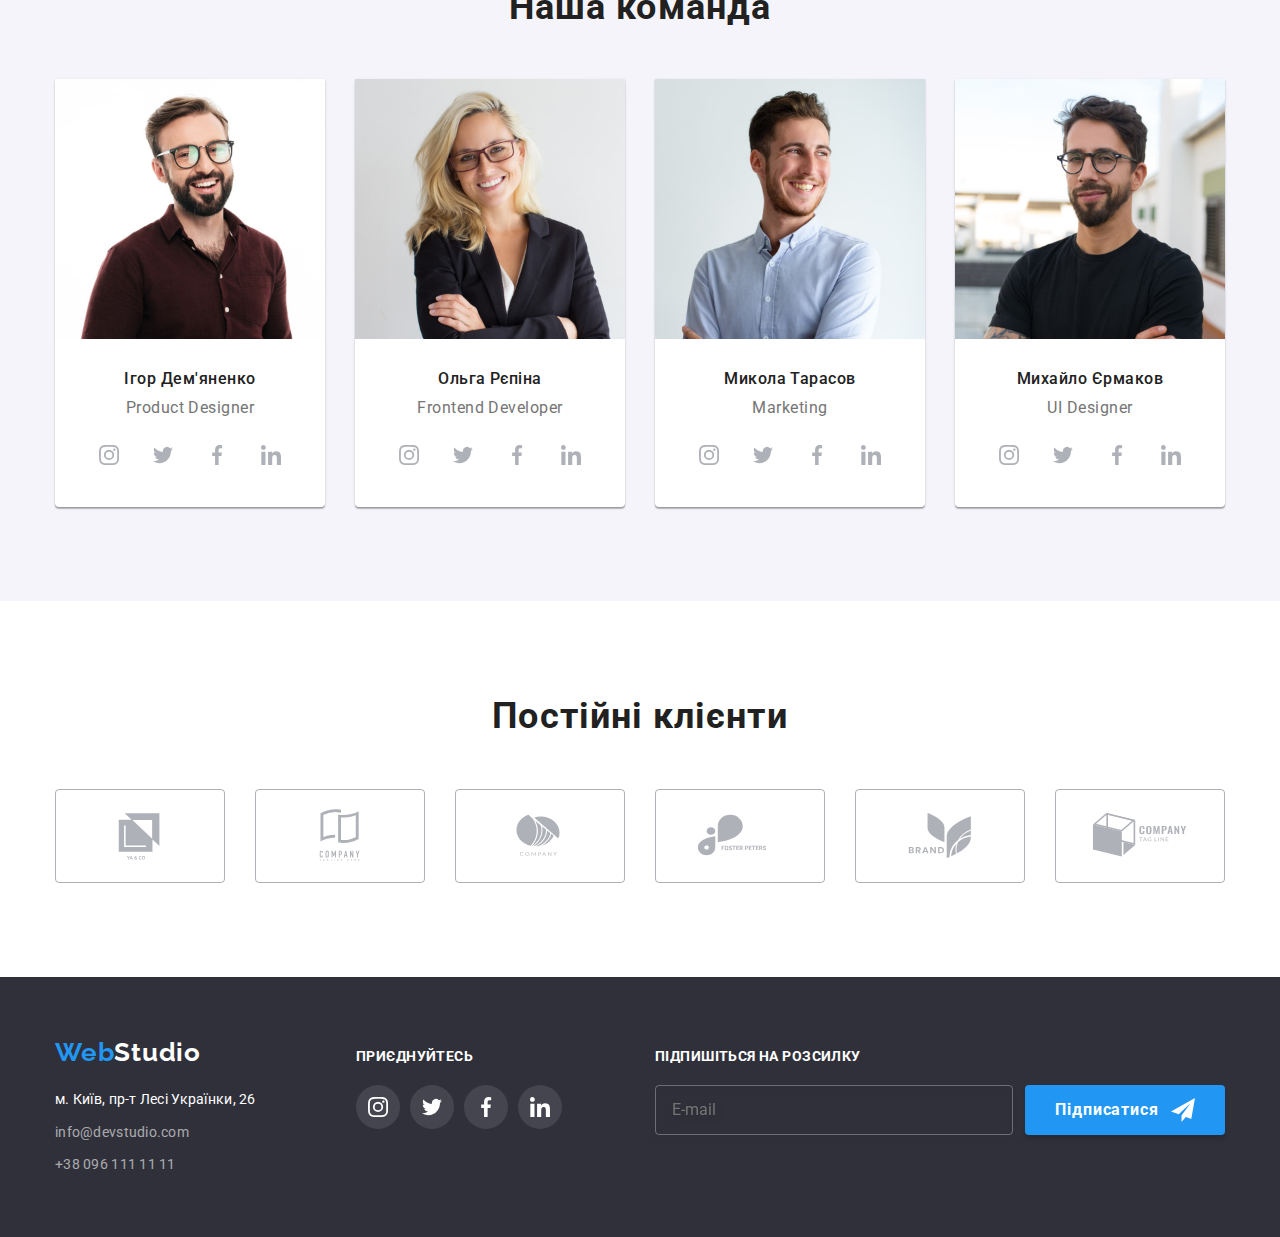
==== commit ff7e0ba0: "fixed Logo and SASS" ====
--- a/index.html
+++ b/index.html
@@ -15,14 +15,14 @@
       rel="stylesheet"
       href="https://cdnjs.cloudflare.com/ajax/libs/modern-normalize/1.1.0/modern-normalize.min.css"
     />
-    <link rel="stylesheet" href="./css/style.css" />
+    <!-- <link rel="stylesheet" href="./css/style.css" /> -->
     <link rel="stylesheet" href="./css/main.min.css" />
   </head>
   <body>
     <header class="header">
       <div class="container header__container">
         <nav class="header__nav navigation">
-          <a class="logo" href="./index.html"><span class="logo--blue">Web</span>Studio</a>
+          <a class="logo logo--black" href="./index.html"> Web<span>Studio</span></a>
           <ul class="navigation__list list">
             <li class="navigation__item">
               <a class="navigation__link navigation__link--current" href="./index.html">Студія</a>
@@ -353,7 +353,7 @@
       </section>
 
       <!-- Modal window -->
-      <div class="backdrop backdrop--is-hidden" data-modal>
+      <div class="backdrop is-hidden" data-modal>
         <div class="popup">
           <button data-modal-close class="popup__close-btn btn-reset" type="button">
             <svg class="popup__close-icon">
@@ -405,7 +405,7 @@
                   />
                   <span class="form-popup__check-icon"></span>
                   Погоджуюся з розсилкою та приймаю&nbsp;
-                  <a href="/" class="form-popup__link">Умови договору</a>
+                  <a href="/">Умови договору</a>
                 </label>
               </div>
 
@@ -421,9 +421,7 @@
     <footer class="footer">
       <div class="container footer__container">
         <div class="footer__col-contact">
-          <a class="logo logo--white" href="./index.html"
-            ><span class="logo--blue">Web</span>Studio</a
-          >
+          <a class="logo logo--white" href="./index.html">Web<span>Studio</span></a>
           <address class="contact">
             <ul class="contact__list list">
               <li class="contact__item">
--- a/css/main.min.css
+++ b/css/main.min.css
@@ -1 +1 @@
-body{background-color:#fff;color:#757575;margin:0;font-family:"Roboto",sans-serif}h1,h2,h3,h5,h6,p{margin-top:0;margin-bottom:0}ol,ul{margin:0;padding-left:0}address{font-style:normal}img{display:block}:active,:hover,:focus{outline:0;outline-offset:0}.list{list-style:none}.link{text-decoration:none}.container{width:100%;max-width:1200px;margin-left:auto;margin-right:auto;padding-left:15px;padding-right:15px}.section{padding:94px 0}.row{display:flex;gap:30px}.section-title{margin-bottom:50px;color:#212121;font-weight:700;font-size:36px;line-height:1.2;text-align:center;letter-spacing:.03em}.logo{align-self:center;font-family:"Raleway",sans-serif;color:#000;font-weight:700;font-size:26px;line-height:1.2;letter-spacing:.03em;text-decoration:none}.logo--blue{color:#2196f3}.logo--white{display:block;margin-bottom:20px;color:#fff}.button{font-family:inherit;border:none;border-radius:4px;font-size:16px;letter-spacing:.06em;cursor:pointer;transition:background-color 250ms cubic-bezier(0.4, 0, 0.2, 1),color 250ms cubic-bezier(0.4, 0, 0.2, 1)}.button--primary{padding:10px 32px;background-color:#2196f3;color:#fff;font-weight:700;line-height:1.87;box-shadow:0px 4px 4px rgba(0,0,0,.15);transition:background-color 250ms cubic-bezier(0.4, 0, 0.2, 1)}.button--primary:hover,.button--primary:focus{background-color:#188ce8}.button__tab{font-family:inherit;border:none;border-radius:4px;font-size:16px;letter-spacing:.06em;cursor:pointer;transition:background-color 250ms,color 250ms cubic-bezier(0.4, 0, 0.2, 1);padding:6px 22px;background-color:#f5f4fa;color:#212121;font-weight:500;line-height:1.6;transition:background-color 250ms cubic-bezier(0.4, 0, 0.2, 1),color 250ms cubic-bezier(0.4, 0, 0.2, 1),box-shadow 250ms cubic-bezier(0.4, 0, 0.2, 1)}.button__tab:hover,.button__tab:focus,.button__tab--active{background-color:#2196f3;color:#fff;box-shadow:0px 3px 1px rgba(0,0,0,.1),0px 1px 2px rgba(0,0,0,.08),0px 2px 2px rgba(0,0,0,.12)}.social{display:flex;align-items:center;justify-content:center;gap:10px}.social__team{padding:0 32px}.social__icon{width:20px;height:20px;fill:currentColor}.social__link{display:flex;align-items:center;justify-content:center;color:#afb1b8;width:44px;height:44px;border-radius:50%;transition:background-color 250ms cubic-bezier(0.4, 0, 0.2, 1),color 250ms cubic-bezier(0.4, 0, 0.2, 1)}.social__link--dark{color:#fff;background-color:rgba(255,255,255,.1)}.social__link:hover,.social__link:focus{background-color:#2196f3;color:#fff}.header{border-bottom:1px solid #ececec}.header__container{display:flex;align-items:center;justify-content:space-between}.header__nav{display:flex}.header__site-nav{display:flex;margin-left:93px}.header__item:not(:last-child){margin-right:50px}.header-contacts{display:flex}.header-contacts__item+.header-contacts__item{margin-left:50px}.header-contacts__link{display:flex;align-items:center;color:#757575;font-weight:500;font-style:normal;font-size:14px;line-height:1.14;letter-spacing:.02em;text-decoration:none;transition:color 250ms cubic-bezier(0.4, 0, 0.2, 1)}.header-contacts__link:hover,.header-contacts__link:focus{color:#2196f3}.header-contacts__icon{margin-right:10px;fill:currentColor}.header-contacts__icon--smartphone{width:10px;height:16px}.header-contacts__icon--meil{width:16px;height:12px}.navigation{display:flex}.navigation__list{display:flex;margin-left:93px}.navigation__item:not(:last-child){margin-right:50px}.navigation__link{position:relative;display:block;padding:32px 0;color:#212121;font-style:normal;font-weight:500;font-size:14px;line-height:1.14;letter-spacing:.02em;text-decoration:none;transition:color 250ms cubic-bezier(0.4, 0, 0.2, 1)}.navigation__link:hover,.navigation__link:focus,.navigation__link--current{color:#2196f3}.navigation__link--current::after{position:absolute;display:block;content:"";bottom:-1px;height:4px;background-color:#2196f3;border-radius:2px;width:100%;transform:scale(1);transition:transform 250ms cubic-bezier(0.4, 0, 0.2, 1)}.hero__overlay{display:flex;align-items:center;padding:0;height:600px;max-width:1600px;margin-left:auto;margin-right:auto;background-color:#c4c4c4;background-image:linear-gradient(to right, rgba(47, 48, 58, 0.4), rgba(47, 48, 58, 0.4)),url("../images/hero-img.jpg");background-repeat:no-repeat;background-position:center;background-size:cover;text-align:center}.hero__title{margin-top:0;margin-bottom:30px;color:#fff;font-weight:900;font-size:44px;line-height:1.36;letter-spacing:.06em;text-transform:uppercase}.advantages{padding-bottom:0}.advantages__item{width:calc((100% - 90px)/4)}.advantages__icon-box{display:flex;align-items:center;justify-content:center;height:120px;width:100%;background-color:#f5f4fa;margin-bottom:30px;border-radius:4px}.advantages__icon{width:70px;height:70px}.advantages__title{color:#212121;font-weight:700;font-size:14px;line-height:1.14;letter-spacing:.03em;text-transform:uppercase;margin-bottom:10px}.advantages__text{font-weight:400;font-size:14px;line-height:1.71;letter-spacing:.03em}.advantages .item{width:270px}.advantages .item:not(:last-child){margin-right:30px}.works__item{position:relative;display:flex;width:calc((100% - 60px)/3)}.works__img{width:100%}.works__title{position:absolute;bottom:0;left:0;display:flex;align-items:center;justify-content:center;width:100%;height:70px;background:rgba(47,48,58,.8);font-weight:700;font-size:14px;line-height:1.14;text-align:center;letter-spacing:.03em;text-transform:uppercase;color:#fff}.team{background-color:#f5f4fa}.team__item{display:flex;flex-direction:column;width:calc((100% - 90px)/4);background-color:#fff;box-shadow:0px 1px 3px rgba(0,0,0,.12),0px 1px 1px rgba(0,0,0,.14),0px 2px 1px rgba(0,0,0,.2);border-radius:0px 0px 4px 4px}.team__img{width:100%;display:block}.team__box{padding-top:30px;padding-bottom:30px}.team__name{color:#212121;font-weight:500;font-size:16px;line-height:1.2;text-align:center;letter-spacing:.03em;margin-bottom:10px}.team__job{margin-bottom:16px;font-size:16px;line-height:1.2;text-align:center;letter-spacing:.03em}.clients__item{width:calc((100% - 150px)/6)}.clients__icon{width:106px;height:60px;fill:currentColor}.clients__link{display:flex;align-items:center;justify-content:center;color:#afb1b8;padding:16px 0;border:1px solid #afb1b8;border-radius:4px;transition:border 250ms cubic-bezier(0.4, 0, 0.2, 1),color 250ms cubic-bezier(0.4, 0, 0.2, 1)}.clients__link:hover,.clients__link:focus{border:1px solid #2196f3;color:#2196f3}.contact__list{display:flex;flex-direction:column;width:231px}.contact__item:not(:last-child){margin-bottom:9px}.contact__link{color:rgba(255,255,255,.6);font-style:normal;font-size:14px;line-height:1.7;letter-spacing:.02em;text-decoration:none;transition:color 250ms cubic-bezier(0.4, 0, 0.2, 1)}.contact__link--white{color:#fff}.contact__link:hover,.contact__link:focus{color:#2196f3}.footer{background:#2f303a;padding:60px 0}.footer__container{display:flex}.footer__col-contact{margin-right:70px}.footer__col-social{margin-right:93px}.footer__title{margin-bottom:20px;padding-top:12px;color:#fff;font-weight:700;font-size:14px;line-height:1.14;letter-spacing:.03em;text-transform:uppercase}.footer__col-mailing{display:flex;flex-direction:column;width:100%}.form-footer__input{margin:0;padding:15px 16px 15px 16px;height:50px;width:100%;margin-right:12px;color:#fff;background-color:rgba(0,0,0,0);font:inherit;border:1px solid rgba(255,255,255,.3);filter:drop-shadow(0px 4px 4px rgba(0, 0, 0, 0.15));border-radius:4px;transition:border 250ms cubic-bezier(0.4, 0, 0.2, 1)}.form-footer__input:focus{border:1px solid #2196f3}.footer-container{display:flex}.col-contact{margin-right:70px}.title-footer{margin-bottom:20px;padding-top:12px;color:#fff;font-weight:700;font-size:14px;line-height:1.14;letter-spacing:.03em;text-transform:uppercase}.col-mailing{display:flex;flex-direction:column;width:100%}.form-footer{display:flex;align-items:flex-end}.input-footer{margin:0;padding:15px 16px 15px 16px;height:50px;width:100%;margin-right:12px;color:#fff;background-color:rgba(0,0,0,0);font:inherit;border:1px solid rgba(255,255,255,.3);filter:drop-shadow(0px 4px 4px rgba(0, 0, 0, 0.15));border-radius:4px;transition:border 250ms cubic-bezier(0.4, 0, 0.2, 1)}.input-footer:focus{border:1px solid #2196f3}.input-footer::placeholder{color:rgba(255,255,255,.6)}.footer-field{display:flex;flex-direction:column;width:calc(100% - 212px);margin-right:12px}.button.footer-btn{padding:0 28px;height:50px;width:200px;display:flex;align-items:center;justify-content:center;line-height:1.87}.icon-send{margin-left:12px;width:24px;height:24px;fill:#fff}.form-footer{display:flex;align-items:flex-end}.form-footer__field{display:flex;flex-direction:column;width:calc(100% - 212px);margin-right:12px}.form-footer__input:focus{border:1px solid #2196f3}.form-footer__input::placeholder{color:rgba(255,255,255,.6)}.form-footer__btn{padding:0 28px;height:50px;width:200px;display:flex;align-items:center;justify-content:center;line-height:1.87}.form-footer__icon{margin-left:12px;width:24px;height:24px;fill:#fff}.input-footer{cursor:pointer;margin:0;padding:15px 16px 15px 16px;height:50px;width:100%;margin-right:12px;color:#fff;background-color:rgba(0,0,0,0);font:inherit;border:1px solid rgba(255,255,255,.3);filter:drop-shadow(0px 4px 4px rgba(0, 0, 0, 0.15));border-radius:4px;transition:border 250ms cubic-bezier(0.4, 0, 0.2, 1)}.input-footer:focus{border:1px solid #2196f3}.input-footer::placeholder{color:rgba(255,255,255,.6)}.footer-field{display:flex;flex-direction:column;width:calc(100% - 212px);margin-right:12px}.button.footer-btn{padding:0 28px;height:50px;width:200px;display:flex;align-items:center;justify-content:center;line-height:1.87}.icon-send{margin-left:12px;width:24px;height:24px;fill:#fff}.backdrop{position:fixed;top:0;left:0;width:100%;height:100%;background-color:rgba(0,0,0,.2);opacity:1;transition:opacity 250ms cubic-bezier(0.4, 0, 0.2, 1),visibility 250ms cubic-bezier(0.4, 0, 0.2, 1)}.backdrop--is-hidden{opacity:0;pointer-events:none;visibility:hidden}.popup{position:absolute;top:50%;left:50%;min-width:528px;min-height:581px;background-color:#fff;box-shadow:0px 1px 3px rgba(0,0,0,.12),0px 1px 1px rgba(0,0,0,.14),0px 2px 1px rgba(0,0,0,.2);border-radius:4px;transform:translate(-50%, -50%) scale(1);transition:transform 250ms cubic-bezier(0.4, 0, 0.2, 1)}.backdrop--is-hidden .popup{transform:translate(-50%, -50%) scale(0.7)}.popup__close-icon{width:11px;height:11px;fill:currentColor}.popup__form{padding:40px}.popup__title{display:block;margin-bottom:12px;font-weight:700;font-size:20px;line-height:1.15;text-align:center;letter-spacing:.03em;color:#212121}.popup__close-btn{position:absolute;right:8px;top:8px;width:30px;height:30px;cursor:pointer;border:1px solid rgba(0,0,0,.1);border-radius:50%;background-color:#fff;color:#000;transition:color 250ms cubic-bezier(0.4, 0, 0.2, 1)}.popup__close-btn:hover{color:#2196f3}.form-popup__checkbox{position:absolute;white-space:nowrap;width:1px;height:1px;overflow:hidden;border:0;padding:0;clip:rect(0 0 0 0);clip-path:inset(50%);margin:-1px}.form-popup__btn{display:block;margin-left:auto;margin-right:auto}.form-popup__field{position:relative;display:flex;flex-direction:column;margin-bottom:10px}.form-popup__field--checkbox{flex-direction:row;justify-content:center;margin-top:20px;margin-bottom:30px}.form-popup__label{margin-bottom:4px;font-size:12px;line-height:1.17;letter-spacing:.01em;color:#757575}.form-popup__label--checkbox{display:flex;margin-bottom:0;align-items:center;font-size:14px;line-height:1.71;letter-spacing:.03em;color:#757575}.form-popup__input{cursor:pointer;margin:0;padding:14px 15px 14px 42px;font:inherit;border:1px solid rgba(33,33,33,.2);border-radius:4px;height:40px;width:100%;font-size:12px;line-height:1.17;transition:border 250ms cubic-bezier(0.4, 0, 0.2, 1)}.form-popup__input:focus{border:1px solid #2196f3}.form-popup__icon{position:absolute;bottom:20px;left:15px;width:18px;height:18px;fill:#212121;transform:translateY(50%);transition:fill 250ms cubic-bezier(0.4, 0, 0.2, 1)}.form-popup__input:focus .form-popup__icon{fill:#2196f3}.form-popup__comment{margin:0;padding:12px 16px 12px 16px;font-size:12px;line-height:1.17;letter-spacing:.01em;border:1px solid rgba(33,33,33,.2);border-radius:4px;height:120px;width:100%;resize:none;transition:border 250ms cubic-bezier(0.4, 0, 0.2, 1)}.form-popup__comment:focus{border:1px solid cubic-bezier(0.4, 0, 0.2, 1)}.form-popup__comment::placeholder{font-size:12px;line-height:1.17;letter-spacing:.01em;color:rgba(117,117,117,.5)}.form-popup__link{color:#2196f3}.form-popup__link:hover{text-decoration:none}.form-popup__check-icon{display:inline-block;width:16px;height:15px;border:2px solid #212121;border-radius:2px;margin-right:9px}.form-popup__checkbox:checked+.form-popup__check-icon{background-color:#2196f3;background-image:url("../images/icon-check.svg");background-size:contain;background-origin:border-box;border-color:#2196f3}.filter{display:flex;justify-content:center;margin-bottom:50px;gap:8px}.portfolio{display:flex;flex-wrap:wrap;gap:30px}.portfolio__thumb{position:relative;display:flex;overflow:hidden}.portfolio__info-box{padding:20px 24px;border:1px solid #eee;border-top:none}.portfolio__title{margin-bottom:4px;color:#212121;font-weight:700;font-size:18px;line-height:2;letter-spacing:.06em}.portfolio__type{font-size:16px;line-height:1.88;letter-spacing:.03em;line-height:1.87}.portfolio__item{width:calc((100% - 60px)/3);transition:box-shadow 250ms cubic-bezier(0.4, 0, 0.2, 1),color 250ms cubic-bezier(0.4, 0, 0.2, 1)}.portfolio__item:hover{box-shadow:0px 1px 1px rgba(0,0,0,.12),0px 4px 4px rgba(0,0,0,.06),1px 4px 6px rgba(0,0,0,.16)}.portfolio__item img{width:100%}.portfolio__description{position:absolute;display:flex;align-items:center;justify-content:center;padding:0 24px;width:100%;height:100%;top:50%;left:50%;background:rgba(33,150,243,.9);transform:translate(-50%, 100%);font-size:18px;line-height:1.56;letter-spacing:.03em;color:#fff;transition:transform 250ms cubic-bezier(0.4, 0, 0.2, 1)}.portfolio__item:hover .portfolio__description{transform:translate(-50%, -50%)}/*# sourceMappingURL=main.min.css.map */+h1,h2,h3,h5,h6,p{margin-top:0;margin-bottom:0}ol,ul{margin:0;padding-left:0}address{font-style:normal}img{display:block}a{color:currentColor}:active,:hover,:focus{outline:0;outline-offset:0}body{background-color:#fff;color:#757575;margin:0;font-family:"Roboto",sans-serif}body.modal-open{overflow:hidden}.list{list-style:none}.link{text-decoration:none}.section{padding:60px 0}@media screen and (min-width: 1200px){.section{padding:94px 0}}@media screen and (min-width: 768px){.row{display:flex;flex-wrap:wrap;gap:30px}}@media screen and (max-width: 1199px){.col{text-align:center}}@media screen and (max-width: 1199px){.col:not(:last-child){margin-bottom:60px}}@media screen and (min-width: 768px)and (max-width: 1199px){.col:not(:last-child){width:50%}}@media screen and (min-width: 768px)and (max-width: 1199px){.col:last-child{width:100%;max-width:450px;margin-left:auto;margin-right:auto}}.is-hidden{opacity:0;pointer-events:none;visibility:hidden}.logo{align-self:center;font-family:"Raleway",sans-serif;color:#2196f3;font-weight:700;font-size:24px;line-height:1.2;letter-spacing:.03em;text-decoration:none}@media screen and (min-width: 1200px){.logo{font-size:26px}}.logo--black span{color:#000}.logo--white{display:block;margin-bottom:20px}.logo--white span{color:#fff}.container{width:100%;margin-left:auto;margin-right:auto;padding-left:15px;padding-right:15px}@media screen and (min-width: 480px){.container{width:480px}}@media screen and (min-width: 768px){.container{width:768px}}@media screen and (min-width: 1200px){.container{width:1200px}}.button{font-family:inherit;border:none;border-radius:4px;font-size:16px;letter-spacing:.06em;cursor:pointer;transition:background-color 250ms cubic-bezier(0.4, 0, 0.2, 1),color 250ms cubic-bezier(0.4, 0, 0.2, 1)}.button--primary{padding:10px 24px;background-color:#2196f3;color:#fff;font-weight:700;line-height:1.87;box-shadow:0px 4px 4px rgba(0,0,0,.15);transition:background-color 250ms cubic-bezier(0.4, 0, 0.2, 1)}.button--primary:hover,.button--primary:focus{background-color:#188ce8}.button__tab{font-family:inherit;border:none;border-radius:4px;font-size:16px;letter-spacing:.06em;cursor:pointer;transition:background-color 250ms,color 250ms cubic-bezier(0.4, 0, 0.2, 1);padding:6px 22px;background-color:#f5f4fa;color:#212121;font-weight:500;line-height:1.6;transition:background-color 250ms cubic-bezier(0.4, 0, 0.2, 1),color 250ms cubic-bezier(0.4, 0, 0.2, 1),box-shadow 250ms cubic-bezier(0.4, 0, 0.2, 1)}.button__tab:hover,.button__tab:focus,.button__tab--active{background-color:#2196f3;color:#fff;box-shadow:0px 3px 1px rgba(0,0,0,.1),0px 1px 2px rgba(0,0,0,.08),0px 2px 2px rgba(0,0,0,.12)}.section-title{margin-bottom:30px;color:#212121;font-weight:700;font-size:28px;line-height:1.2;text-align:center;letter-spacing:.03em}@media screen and (min-width: 1200px){.section-title{margin-bottom:50px;font-size:36px}}.social{display:flex;align-items:center;justify-content:center;gap:10px}.social__team{padding:0 32px}.social__icon{width:20px;height:20px;fill:currentColor}.social__link{display:flex;align-items:center;justify-content:center;color:#afb1b8;width:44px;height:44px;border-radius:50%;transition:background-color 250ms cubic-bezier(0.4, 0, 0.2, 1),color 250ms cubic-bezier(0.4, 0, 0.2, 1)}.social__link--dark{color:#fff;background-color:rgba(255,255,255,.1)}.social__link:hover,.social__link:focus{background-color:#2196f3;color:#fff}.menu-container{display:none;padding:48px 40px;width:100%;height:100%;position:absolute;top:0;left:0;background:#fff;box-shadow:0px 4px 8px rgba(0,0,0,.04),0px 2px 4px rgba(0,0,0,.08),0px 1px 3px rgba(0,0,0,.16);color:#212121;font-weight:500;font-size:40px;line-height:1.17;letter-spacing:.02em}.menu-container.is-open{display:flex}.backdrop{position:fixed;z-index:5;top:0;left:0;width:100%;height:100%;background-color:rgba(0,0,0,.2);opacity:1;padding:93px 15px;overflow-y:scroll;transition:opacity 250ms cubic-bezier(0.4, 0, 0.2, 1),visibility 250ms cubic-bezier(0.4, 0, 0.2, 1)}.popup{position:relative;background-color:#fff;box-shadow:0px 1px 3px rgba(0,0,0,.12),0px 1px 1px rgba(0,0,0,.14),0px 2px 1px rgba(0,0,0,.2);border-radius:4px;opacity:1;transform:scale(1);transition:transform 250ms cubic-bezier(0.4, 0, 0.2, 1),opacity 250ms cubic-bezier(0.4, 0, 0.2, 1)}@media screen and (min-width: 600px){.popup{position:absolute;top:50%;left:50%;width:100%;max-width:450px;transform:translate(-50%, -50%) scale(1)}}@media screen and (min-width: 1200px){.popup{max-width:528px}}.backdrop.is-hidden .popup{opacity:0;transform:scale(0.3)}@media screen and (min-width: 600px){.backdrop.is-hidden .popup{transform:translate(-50%, -50%) scale(0.3)}}.popup__close-icon{width:11px;height:11px;fill:currentColor}.popup__form{padding:40px}.popup__title{display:block;margin-bottom:12px;font-weight:700;font-size:20px;line-height:1.5;text-align:center;letter-spacing:.03em;color:#212121}.popup__close-btn{position:absolute;right:8px;top:8px;width:30px;height:30px;cursor:pointer;border:1px solid rgba(0,0,0,.1);border-radius:50%;background-color:#fff;color:#000;transition:color 250ms cubic-bezier(0.4, 0, 0.2, 1)}.popup__close-btn:hover{color:#2196f3}.form-popup__checkbox{position:absolute;white-space:nowrap;width:1px;height:1px;overflow:hidden;border:0;padding:0;clip:rect(0 0 0 0);clip-path:inset(50%);margin:-1px}.form-popup__btn{display:block;margin-left:auto;margin-right:auto}.form-popup__field{position:relative;display:flex;flex-direction:column;margin-bottom:10px}.form-popup__field--checkbox{flex-direction:row;justify-content:center;margin-top:20px;margin-bottom:30px}.form-popup__label{margin-bottom:4px;font-size:12px;line-height:1.17;letter-spacing:.01em;color:#757575}.form-popup__input{cursor:pointer;margin:0;padding:14px 15px 14px 42px;font:inherit;border:1px solid rgba(33,33,33,.2);border-radius:4px;height:40px;width:100%;font-size:12px;line-height:1.17;transition:border 250ms cubic-bezier(0.4, 0, 0.2, 1)}.form-popup__input:focus{border:1px solid #2196f3}.form-popup__icon{position:absolute;bottom:20px;left:15px;width:18px;height:18px;fill:#212121;transform:translateY(50%);transition:fill 250ms cubic-bezier(0.4, 0, 0.2, 1)}.form-popup__input:focus .form-popup__icon{fill:#2196f3}.form-popup__comment{margin:0;padding:12px 16px 12px 16px;font-size:12px;line-height:1.17;letter-spacing:.01em;border:1px solid rgba(33,33,33,.2);border-radius:4px;height:120px;width:100%;resize:none;transition:border 250ms cubic-bezier(0.4, 0, 0.2, 1)}.form-popup__comment:focus{border:1px solid cubic-bezier(0.4, 0, 0.2, 1)}.form-popup__comment::placeholder{font-size:12px;line-height:1.17;letter-spacing:.01em;color:rgba(117,117,117,.5)}.form-popup__label--checkbox{display:flex;margin-bottom:0;font-size:12px;line-height:1.17;align-items:center;letter-spacing:.03em;color:#757575}@media screen and (min-width: 1200px){.form-popup__label--checkbox{font-size:14px;line-height:1.7}}.form-popup__label--checkbox a{color:#2196f3}.form-popup__label--checkbox a:hover{text-decoration:none}.form-popup__check-icon{display:inline-block;width:16px;height:15px;border:2px solid #212121;border-radius:2px;margin-right:9px}.form-popup__checkbox:checked+.form-popup__check-icon{background-color:#2196f3;background-image:url("../images/icon-check.svg");background-size:contain;background-origin:border-box;border-color:#2196f3}.header{border-bottom:1px solid #ececec}@media screen and (max-width: 767px){.header__container{padding-top:16px;padding-bottom:16px}}@media screen and (min-width: 768px){.header__container{display:flex;align-items:center;justify-content:space-between;flex-wrap:nowrap}}.header-contacts{display:none}@media screen and (min-width: 768px){.header-contacts{display:flex;flex-direction:column;gap:10px}}@media screen and (min-width: 1200px){.header-contacts{flex-direction:row;gap:30px}}.header-contacts__link{display:flex;align-items:center;color:#757575;font-weight:500;font-style:normal;font-size:12px;line-height:1.17;letter-spacing:.02em;text-decoration:none;transition:color 250ms cubic-bezier(0.4, 0, 0.2, 1)}.header-contacts__link:hover,.header-contacts__link:focus{color:#2196f3}.header-contacts__icon{margin-right:10px;fill:currentColor}.header-contacts__icon--smartphone{width:10px;height:16px}.header-contacts__icon--meil{width:16px;height:12px}@media screen and (min-width: 768px){.navigation{display:flex}}.navigation__list{display:none}@media screen and (min-width: 768px){.navigation__list{display:flex;margin-left:88px;gap:51px}}@media screen and (min-width: 1200px){.navigation__list{gap:93px}}.navigation__link{position:relative;display:block;padding:32px 0;color:#212121;font-style:normal;font-weight:500;font-size:14px;line-height:1.14;letter-spacing:.02em;text-decoration:none;transition:color 250ms cubic-bezier(0.4, 0, 0.2, 1)}.navigation__link:hover,.navigation__link:focus,.navigation__link--current{color:#2196f3}.navigation__link--current::after{position:absolute;display:block;content:"";bottom:-1px;height:4px;background-color:#2196f3;border-radius:2px;width:100%;transform:scale(1);transition:transform 250ms cubic-bezier(0.4, 0, 0.2, 1)}.navigation__btn{position:absolute;right:15px;top:10px;z-index:2;padding:0;margin:0;border:none;background-color:rgba(0,0,0,0);width:40px;height:40px}.navigation__icon{width:40px;height:40px;fill:#212121}.navigation__icon-cross{display:none}.navigation__btn.is-open .navigation__icon-cross{display:block}.navigation__btn.is-open .navigation__icon-menu{display:none}.hero__overlay{display:flex;align-items:center;padding:0;height:400px;max-width:1600px;margin-left:auto;margin-right:auto;background-color:#c4c4c4;background-image:linear-gradient(to right, rgba(47, 48, 58, 0.4), rgba(47, 48, 58, 0.4)),url("../images/hero-img.jpg");background-repeat:no-repeat;background-position:center;background-size:cover;text-align:center}.hero__title{margin-top:0;margin-bottom:30px;color:#fff;font-weight:900;font-size:26px;line-height:1.6;letter-spacing:.06em;text-transform:uppercase}@media screen and (max-width: 767px){.advantages__item+.advantages__item{margin-top:30px}}@media screen and (min-width: 768px){.advantages__item{width:calc((100% - 30px)/2)}}@media screen and (min-width: 1200px){.advantages__item{width:calc((100% - 90px)/4)}}.advantages__icon-box{display:flex;align-items:center;justify-content:center;height:120px;width:100%;background-color:#f5f4fa;background-repeat:no-repeat;background-position:center;margin-bottom:30px;border-radius:4px}.advantages__icon{width:70px;height:70px}.advantages__title{margin-bottom:10px;color:#212121;font-weight:700;font-size:14px;line-height:1.14;letter-spacing:.03em;text-transform:uppercase}@media screen and (max-width: 767px){.advantages__title{text-align:center}}.advantages__text{font-weight:400;font-size:14px;line-height:1.71;letter-spacing:.03em}.section-works{display:none}@media screen and (min-width: 1200px){.section-works{display:block}}.works__item{position:relative;display:flex;width:calc((100% - 60px)/3)}.works__img{width:100%}.works__title{position:absolute;bottom:0;left:0;display:flex;align-items:center;justify-content:center;width:100%;height:70px;background:rgba(47,48,58,.8);font-weight:700;font-size:14px;line-height:1.14;text-align:center;letter-spacing:.03em;text-transform:uppercase;color:#fff}.team{background-color:#f5f4fa}.team__img{width:100%;display:block}.team__box{padding-top:30px;padding-bottom:30px}.team__name{color:#212121;font-weight:500;font-size:16px;line-height:1.2;text-align:center;letter-spacing:.03em;margin-bottom:10px}.team__job{margin-bottom:16px;font-size:16px;line-height:1.2;text-align:center;letter-spacing:.03em}.team__item{background-color:#fff;box-shadow:0px 1px 3px rgba(0,0,0,.12),0px 1px 1px rgba(0,0,0,.14),0px 2px 1px rgba(0,0,0,.2);border-radius:0px 0px 4px 4px;display:flex;flex-direction:column}@media screen and (min-width: 768px){.team__item{width:calc((100% - 30px)/2)}}@media screen and (min-width: 1200px){.team__item{width:calc((100% - 90px)/4)}}@media screen and (max-width: 767px){.team__item:not(:last-child){margin-bottom:30px}}.clients{display:flex;flex-wrap:wrap;gap:30px}.clients__item{width:calc((100% - 30px)/2)}@media screen and (min-width: 768px){.clients__item{width:calc((100% - 60px)/3)}}@media screen and (min-width: 1200px){.clients__item{width:calc((100% - 150px)/6)}}.clients__icon{width:106px;height:60px;fill:currentColor}.clients__link{display:flex;align-items:center;justify-content:center;color:#afb1b8;padding:16px 0;border:1px solid #afb1b8;border-radius:4px;transition:border 250ms cubic-bezier(0.4, 0, 0.2, 1),color 250ms cubic-bezier(0.4, 0, 0.2, 1)}.clients__link:hover,.clients__link:focus{border:1px solid #2196f3;color:#2196f3}.footer{background:#2f303a;padding:60px 0}@media screen and (min-width: 768px){.footer__container{display:flex;flex-wrap:wrap}}@media screen and (min-width: 1200px){.footer__container{flex-wrap:nowrap}}@media screen and (min-width: 1200px){.footer__col-contact{margin-right:70px}}@media screen and (min-width: 1200px){.footer__col-social{margin-right:93px}}.footer__title{margin-bottom:20px;padding-top:12px;display:block;color:#fff;font-weight:700;font-size:14px;line-height:1.14;letter-spacing:.03em;text-transform:uppercase}@media screen and (min-width: 1200px){.footer__col-mailing{display:flex;flex-direction:column;width:100%}}@media screen and (min-width: 1200px){.contact__list{display:flex;flex-direction:column;width:231px}}.contact__item:not(:last-child){margin-bottom:9px}.contact__link{color:rgba(255,255,255,.6);font-style:normal;font-size:14px;line-height:1.7;letter-spacing:.02em;text-decoration:none;transition:color 250ms cubic-bezier(0.4, 0, 0.2, 1)}.contact__link--white{color:#fff}.contact__link:hover,.contact__link:focus{color:#2196f3}@media screen and (min-width: 1200px){.form-footer{display:flex;align-items:flex-end}}@media screen and (max-width: 1199px){.form-footer__field{display:block;margin-bottom:20px}}@media screen and (min-width: 1200px){.form-footer__field{display:flex;flex-direction:column;width:calc(100% - 212px);margin-right:12px}}.form-footer__btn{margin-left:auto;margin-right:auto;padding:0 28px;height:50px;width:200px;display:flex;align-items:center;justify-content:center;line-height:1.87}.form-footer__icon{margin-left:12px;width:24px;height:24px;fill:#fff}.form-footer__input{margin:0;padding:15px 16px 15px 16px;height:50px;width:100%;color:#fff;background-color:rgba(0,0,0,0);font:inherit;border:1px solid rgba(255,255,255,.3);filter:drop-shadow(0px 4px 4px rgba(0, 0, 0, 0.15));border-radius:4px;transition:border 250ms cubic-bezier(0.4, 0, 0.2, 1)}.form-footer__input:focus{border:1px solid #2196f3}.form-footer__input__input::placeholder{color:rgba(255,255,255,.6)}@media screen and (min-width: 1200px){.form-footer__input{margin-right:12px}}.filter{display:flex;justify-content:center;margin-bottom:50px;gap:8px}.portfolio{display:flex;flex-wrap:wrap;gap:30px}.portfolio__thumb{position:relative;display:flex;overflow:hidden}.portfolio__info-box{padding:20px 24px;border:1px solid #eee;border-top:none}.portfolio__title{margin-bottom:4px;color:#212121;font-weight:700;font-size:18px;line-height:2;letter-spacing:.06em}.portfolio__type{font-size:16px;line-height:1.88;letter-spacing:.03em;line-height:1.87}.portfolio__item{width:calc((100% - 60px)/3);transition:box-shadow 250ms cubic-bezier(0.4, 0, 0.2, 1),color 250ms cubic-bezier(0.4, 0, 0.2, 1)}.portfolio__item:hover{box-shadow:0px 1px 1px rgba(0,0,0,.12),0px 4px 4px rgba(0,0,0,.06),1px 4px 6px rgba(0,0,0,.16)}.portfolio__item img{width:100%}.portfolio__description{position:absolute;display:flex;align-items:center;justify-content:center;padding:0 24px;width:100%;height:100%;top:50%;left:50%;background:rgba(33,150,243,.9);transform:translate(-50%, 100%);font-size:18px;line-height:1.56;letter-spacing:.03em;color:#fff;transition:transform 250ms cubic-bezier(0.4, 0, 0.2, 1)}.portfolio__item:hover .portfolio__description{transform:translate(-50%, -50%)}/*# sourceMappingURL=main.min.css.map */